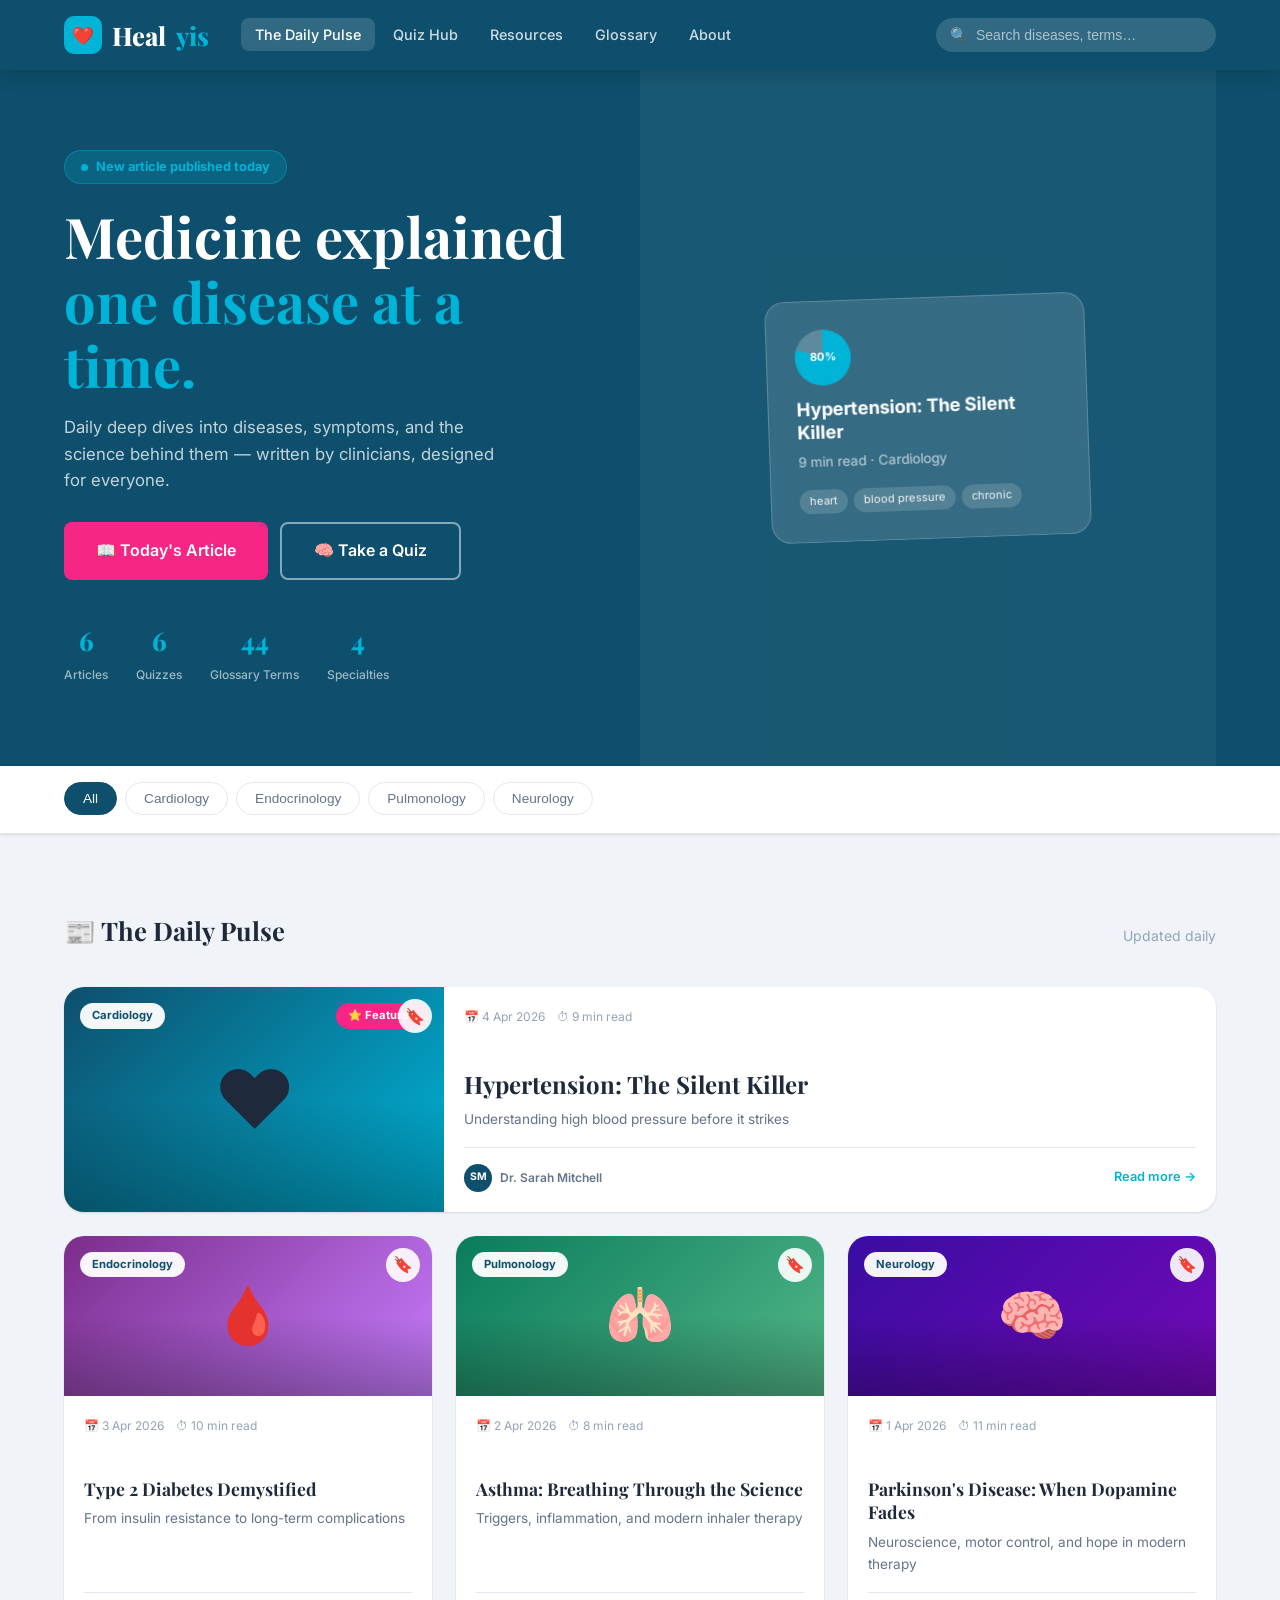
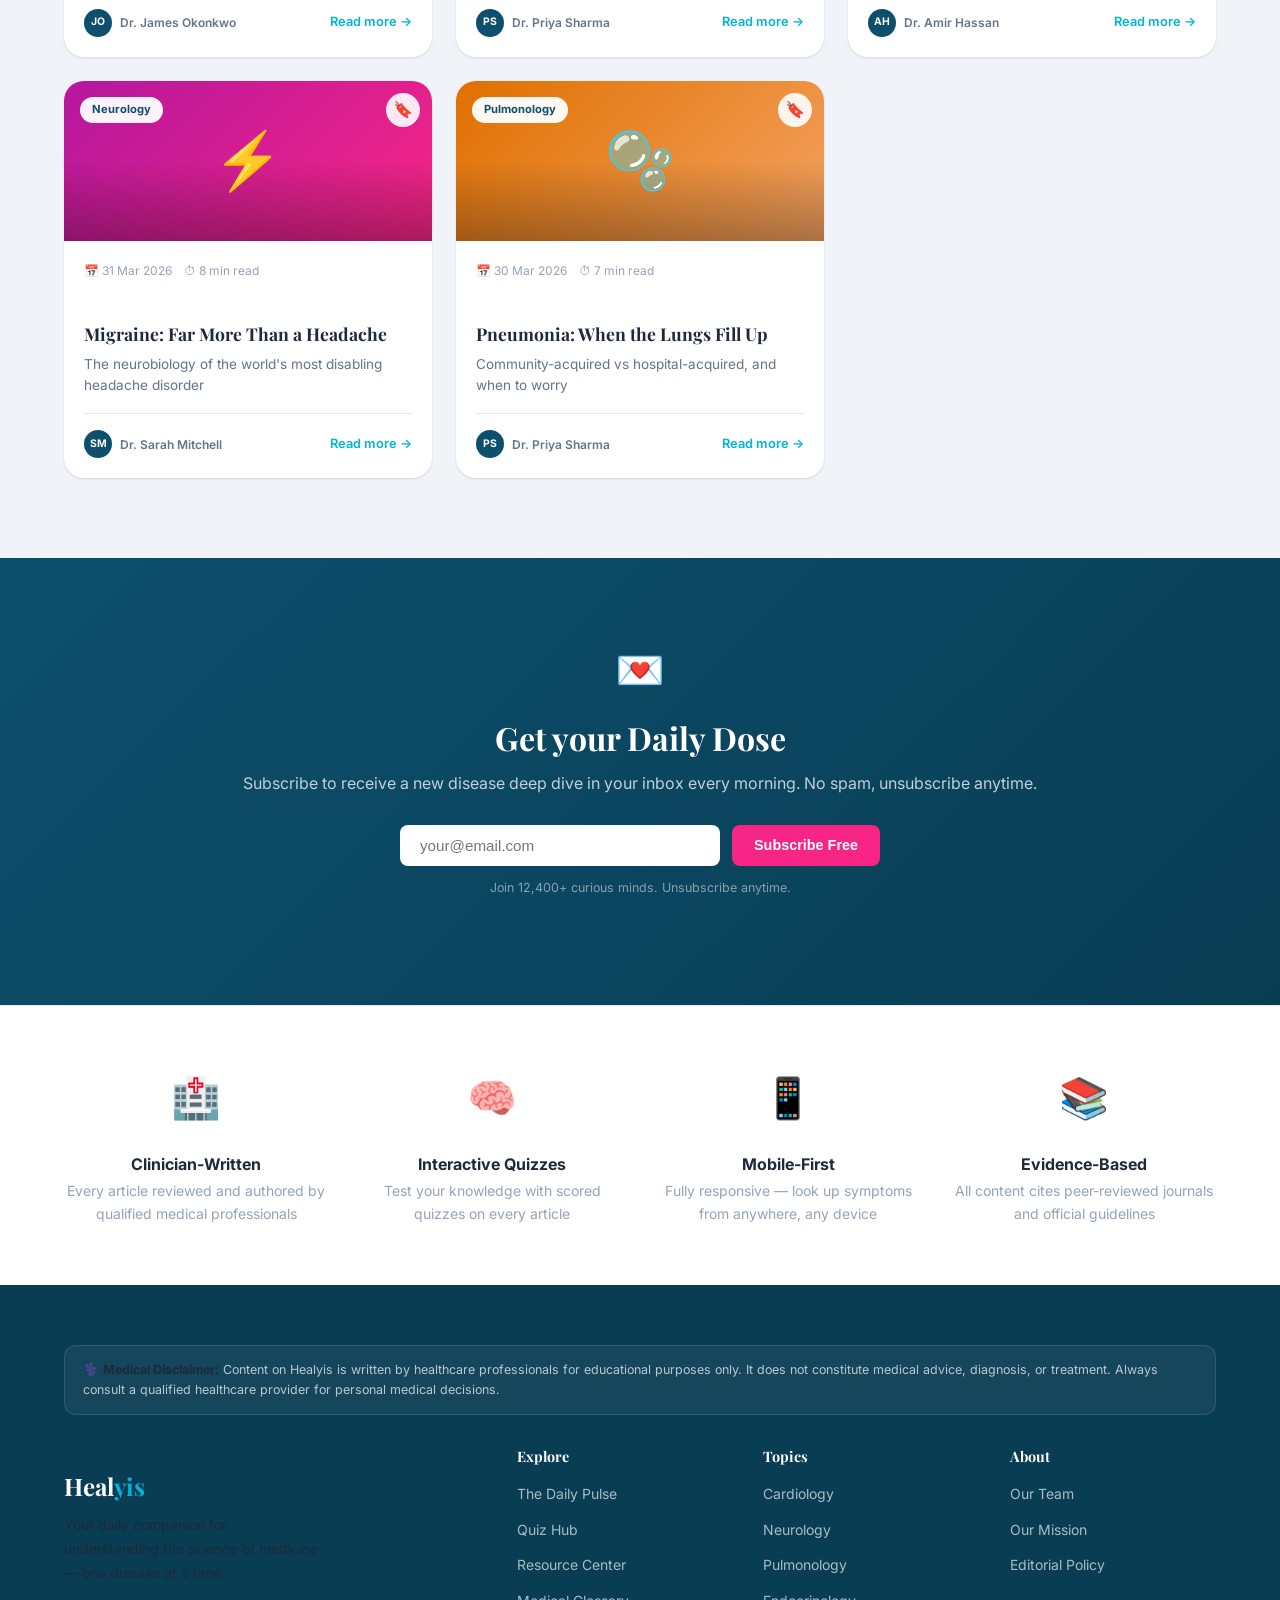
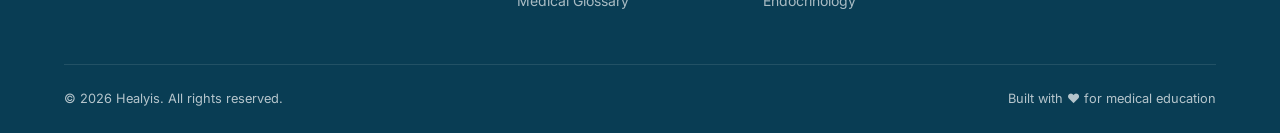
==== index.html @ 1b18c0e3 "Initial launch of Healyis medical blog Full-stack static website featuring: - 6 clinician-written di" ====
<!DOCTYPE html>
<html lang="en">
<head>
  <meta charset="UTF-8" />
  <meta name="viewport" content="width=device-width, initial-scale=1.0" />
  <title>Healyis — Your Daily Medical Deep Dive</title>
  <meta name="description" content="Daily deep dives into diseases, symptoms, and science — written by clinicians, designed for everyone." />
  <link rel="stylesheet" href="css/style.css" />
  <link rel="icon" href="data:image/svg+xml,<svg xmlns='http://www.w3.org/2000/svg' viewBox='0 0 100 100'><text y='.9em' font-size='90'>❤️</text></svg>" />
</head>
<body data-page="home">

  <!-- ── Navigation ── -->
  <nav class="navbar">
    <div class="container nav-inner">
      <a class="nav-logo" href="index.html">
        <div class="logo-icon">❤️</div>
        Heal<span>yis</span>
      </a>

      <ul class="nav-links">
        <li><a href="index.html" class="active">The Daily Pulse</a></li>
        <li><a href="quiz-hub.html">Quiz Hub</a></li>
        <li><a href="resource-center.html">Resources</a></li>
        <li><a href="glossary.html">Glossary</a></li>
        <li><a href="about.html">About</a></li>
      </ul>

      <div class="nav-spacer"></div>

      <div class="nav-search-wrap">
        <span class="search-icon">🔍</span>
        <input type="search" id="navSearch" class="nav-search" placeholder="Search diseases, terms…" autocomplete="off" />
        <div id="searchDropdown" class="search-results-dropdown hidden"></div>
      </div>

      <button class="nav-menu-btn" id="mobileMenuBtn" aria-label="Menu">☰</button>
    </div>
  </nav>

  <!-- ── Mobile Nav ── -->
  <div class="mobile-nav" id="mobileNav">
    <div class="mobile-nav-header">
      <span style="color:#fff;font-size:1.3rem;font-family:'Playfair Display',serif;font-weight:800">Healyis</span>
      <button id="mobileNavClose" style="background:none;border:none;color:#fff;font-size:1.6rem;cursor:pointer">✕</button>
    </div>
    <ul class="mobile-nav-links">
      <li><a href="index.html">🏠 The Daily Pulse</a></li>
      <li><a href="quiz-hub.html">🧠 Quiz Hub</a></li>
      <li><a href="resource-center.html">📚 Resources</a></li>
      <li><a href="glossary.html">📖 Glossary</a></li>
      <li><a href="about.html">👩‍⚕️ About</a></li>
    </ul>
    <input type="search" class="mobile-search" placeholder="Search…" oninput="document.getElementById('navSearch').value=this.value;App.init()" />
  </div>

  <!-- ── Hero ── -->
  <section class="home-hero">
    <div class="container">
      <div class="home-hero-inner">
        <div class="home-hero-content">
          <div class="hero-badge">
            <span class="badge-dot"></span>
            New article published today
          </div>
          <h1>Medicine explained<br><em>one disease at a time.</em></h1>
          <p>Daily deep dives into diseases, symptoms, and the science behind them — written by clinicians, designed for everyone.</p>
          <div class="hero-actions">
            <a href="#daily-pulse" class="btn btn-accent btn-lg">📖 Today's Article</a>
            <a href="quiz-hub.html" class="btn btn-outline btn-lg" style="border-color:rgba(255,255,255,.5);color:#fff">🧠 Take a Quiz</a>
          </div>
          <div class="hero-stats">
            <div class="stat-item"><span class="stat-num">6</span><span class="stat-lbl">Articles</span></div>
            <div class="stat-item"><span class="stat-num">6</span><span class="stat-lbl">Quizzes</span></div>
            <div class="stat-item"><span class="stat-num">44</span><span class="stat-lbl">Glossary Terms</span></div>
            <div class="stat-item"><span class="stat-num">4</span><span class="stat-lbl">Specialties</span></div>
          </div>
        </div>

        <div class="home-hero-visual">
          <div class="hero-card-preview">
            <div class="progress-ring">80%</div>
            <h3>Hypertension: The Silent Killer</h3>
            <p>9 min read · Cardiology</p>
            <div class="mini-tags">
              <span class="mini-tag">heart</span>
              <span class="mini-tag">blood pressure</span>
              <span class="mini-tag">chronic</span>
            </div>
          </div>
        </div>
      </div>
    </div>
  </section>

  <!-- ── Filter Bar ── -->
  <div class="filter-bar" id="filterBarWrapper">
    <div class="container">
      <div class="filter-inner" id="filterBar">
        <!-- Populated by JS -->
      </div>
    </div>
  </div>

  <!-- ── Posts Grid ── -->
  <section class="posts-section" id="daily-pulse">
    <div class="container">
      <div class="section-header">
        <h2 class="section-title">📰 The Daily Pulse</h2>
        <span class="text-muted" style="font-size:.875rem">Updated daily</span>
      </div>
      <div class="posts-grid" id="postsGrid">
        <!-- Populated by JS -->
      </div>
    </div>
  </section>

  <!-- ── Newsletter ── -->
  <section class="newsletter-section">
    <div class="container">
      <span style="font-size:2.5rem">💌</span>
      <h2 style="margin-top:16px">Get your Daily Dose</h2>
      <p>Subscribe to receive a new disease deep dive in your inbox every morning. No spam, unsubscribe anytime.</p>
      <form id="newsletterForm" class="newsletter-form">
        <input type="email" class="newsletter-input" placeholder="your@email.com" required />
        <button type="submit" class="btn btn-accent">Subscribe Free</button>
      </form>
      <p style="color:rgba(255,255,255,.5);font-size:.78rem;margin-top:12px">Join 12,400+ curious minds. Unsubscribe anytime.</p>
    </div>
  </section>

  <!-- ── Features Strip ── -->
  <section style="background:var(--surface);padding:60px 0;border-top:1px solid var(--border)">
    <div class="container">
      <div style="display:grid;grid-template-columns:repeat(auto-fit,minmax(200px,1fr));gap:32px;text-align:center">
        <div class="fade-up">
          <div style="font-size:2.5rem;margin-bottom:12px">🏥</div>
          <h3 style="font-size:1rem;margin-bottom:6px">Clinician-Written</h3>
          <p style="font-size:.875rem;color:var(--text-muted);margin:0">Every article reviewed and authored by qualified medical professionals</p>
        </div>
        <div class="fade-up">
          <div style="font-size:2.5rem;margin-bottom:12px">🧠</div>
          <h3 style="font-size:1rem;margin-bottom:6px">Interactive Quizzes</h3>
          <p style="font-size:.875rem;color:var(--text-muted);margin:0">Test your knowledge with scored quizzes on every article</p>
        </div>
        <div class="fade-up">
          <div style="font-size:2.5rem;margin-bottom:12px">📱</div>
          <h3 style="font-size:1rem;margin-bottom:6px">Mobile-First</h3>
          <p style="font-size:.875rem;color:var(--text-muted);margin:0">Fully responsive — look up symptoms from anywhere, any device</p>
        </div>
        <div class="fade-up">
          <div style="font-size:2.5rem;margin-bottom:12px">📚</div>
          <h3 style="font-size:1rem;margin-bottom:6px">Evidence-Based</h3>
          <p style="font-size:.875rem;color:var(--text-muted);margin:0">All content cites peer-reviewed journals and official guidelines</p>
        </div>
      </div>
    </div>
  </section>

  <!-- ── Footer ── -->
  <footer class="footer">
    <div class="container">
      <div class="footer-disclaimer">
        ⚕️ <strong>Medical Disclaimer:</strong> Content on Healyis is written by healthcare professionals for educational purposes only. It does not constitute medical advice, diagnosis, or treatment. Always consult a qualified healthcare provider for personal medical decisions.
      </div>
      <div class="footer-grid">
        <div class="footer-brand">
          <h3>Heal<span>yis</span></h3>
          <p>Your daily companion for understanding the science of medicine — one disease at a time.</p>
        </div>
        <div class="footer-col">
          <h4>Explore</h4>
          <ul class="footer-links">
            <li><a href="index.html">The Daily Pulse</a></li>
            <li><a href="quiz-hub.html">Quiz Hub</a></li>
            <li><a href="resource-center.html">Resource Center</a></li>
            <li><a href="glossary.html">Medical Glossary</a></li>
          </ul>
        </div>
        <div class="footer-col">
          <h4>Topics</h4>
          <ul class="footer-links">
            <li><a href="index.html">Cardiology</a></li>
            <li><a href="index.html">Neurology</a></li>
            <li><a href="index.html">Pulmonology</a></li>
            <li><a href="index.html">Endocrinology</a></li>
          </ul>
        </div>
        <div class="footer-col">
          <h4>About</h4>
          <ul class="footer-links">
            <li><a href="about.html">Our Team</a></li>
            <li><a href="about.html">Our Mission</a></li>
            <li><a href="about.html">Editorial Policy</a></li>
          </ul>
        </div>
      </div>
      <div class="footer-bottom">
        <span>© 2026 Healyis. All rights reserved.</span>
        <span>Built with ❤️ for medical education</span>
      </div>
    </div>
  </footer>

  <div class="toast-container"></div>

  <script src="js/data.js"></script>
  <script src="js/quiz-engine.js"></script>
  <script src="js/app.js"></script>
</body>
</html>
---- css/style.css ----
/* ─────────────────────────────────────────────
   Healyis — Main Stylesheet
   ───────────────────────────────────────────── */

@import url('https://fonts.googleapis.com/css2?family=Playfair+Display:wght@600;700;800&family=Inter:wght@300;400;500;600;700&display=swap');

/* ── CSS Variables ── */
:root {
  --primary:      #0d4f6c;
  --primary-dark: #093d54;
  --accent:       #00b4d8;
  --accent2:      #f72585;
  --bg:           #f0f4f8;
  --surface:      #ffffff;
  --surface2:     #e8eef4;
  --text:         #1e293b;
  --text-light:   #64748b;
  --text-muted:   #94a3b8;
  --border:       #e2e8f0;
  --success:      #10b981;
  --danger:       #ef4444;
  --warning:      #f59e0b;
  --shadow-sm:    0 1px 3px rgba(0,0,0,.08), 0 1px 2px rgba(0,0,0,.05);
  --shadow:       0 4px 16px rgba(0,0,0,.1);
  --shadow-lg:    0 20px 48px rgba(0,0,0,.14);
  --radius:       12px;
  --radius-lg:    20px;
  --nav-h:        70px;
  --transition:   .25s cubic-bezier(.4,0,.2,1);
}

/* ── Reset & Base ── */
*, *::before, *::after { box-sizing: border-box; margin: 0; padding: 0; }
html { scroll-behavior: smooth; font-size: 16px; }
body {
  font-family: 'Inter', sans-serif;
  background: var(--bg);
  color: var(--text);
  line-height: 1.6;
  -webkit-font-smoothing: antialiased;
}
img { max-width: 100%; display: block; }
a { color: var(--primary); text-decoration: none; }
a:hover { color: var(--accent); }
ul, ol { padding-left: 1.4em; }

/* ── Typography ── */
h1, h2, h3, h4 {
  font-family: 'Playfair Display', serif;
  line-height: 1.25;
  color: var(--text);
}
h1 { font-size: clamp(2rem, 5vw, 3.5rem); }
h2 { font-size: clamp(1.4rem, 3vw, 2rem); margin: 2rem 0 .8rem; }
h3 { font-size: 1.2rem; margin: 1.5rem 0 .6rem; font-family: 'Inter', sans-serif; font-weight: 700; }
p  { margin-bottom: 1rem; color: var(--text); }
strong { color: var(--text); }

/* ── Utility ── */
.container { max-width: 1200px; margin: 0 auto; padding: 0 24px; }
.text-center { text-align: center; }
.text-muted { color: var(--text-muted); }
.hidden { display: none !important; }
.tag {
  display: inline-block;
  font-size: .72rem;
  font-weight: 600;
  text-transform: uppercase;
  letter-spacing: .05em;
  padding: 3px 10px;
  border-radius: 50px;
  background: var(--surface2);
  color: var(--primary);
}
.tag.cardiology  { background: #dbeafe; color: #1d4ed8; }
.tag.neurology   { background: #ede9fe; color: #6d28d9; }
.tag.pulmonology { background: #d1fae5; color: #065f46; }
.tag.endocrinology { background: #fce7f3; color: #9d174d; }
.tag.general     { background: #f1f5f9; color: #475569; }

/* ── Buttons ── */
.btn {
  display: inline-flex; align-items: center; gap: 8px;
  padding: 10px 22px;
  border-radius: 8px;
  font-size: .9rem; font-weight: 600;
  cursor: pointer;
  border: none;
  transition: all var(--transition);
  white-space: nowrap;
}
.btn-primary  { background: var(--primary); color: #fff; }
.btn-primary:hover  { background: var(--primary-dark); transform: translateY(-1px); box-shadow: var(--shadow); }
.btn-accent   { background: var(--accent2); color: #fff; }
.btn-accent:hover   { opacity: .9; transform: translateY(-1px); }
.btn-outline  { background: transparent; border: 2px solid var(--primary); color: var(--primary); }
.btn-outline:hover  { background: var(--primary); color: #fff; }
.btn-ghost    { background: transparent; color: var(--text-light); padding: 8px 16px; }
.btn-ghost:hover    { background: var(--surface2); color: var(--text); }
.btn-sm { padding: 7px 16px; font-size: .8rem; }
.btn-lg { padding: 14px 32px; font-size: 1rem; }

/* ──────────────────────────────────────────────
   NAVIGATION
   ────────────────────────────────────────────── */
.navbar {
  position: sticky; top: 0; z-index: 1000;
  background: var(--primary);
  backdrop-filter: blur(12px);
  height: var(--nav-h);
  display: flex; align-items: center;
  box-shadow: 0 2px 20px rgba(0,0,0,.2);
}
.nav-inner {
  display: flex; align-items: center; gap: 32px;
  width: 100%;
}
.nav-logo {
  display: flex; align-items: center; gap: 10px;
  font-family: 'Playfair Display', serif;
  font-size: 1.6rem; font-weight: 800;
  color: #fff; text-decoration: none;
  flex-shrink: 0;
}
.nav-logo span { color: var(--accent); }
.logo-icon {
  width: 38px; height: 38px;
  background: var(--accent);
  border-radius: 10px;
  display: flex; align-items: center; justify-content: center;
  font-size: 1.1rem;
}
.nav-links {
  display: flex; align-items: center; gap: 4px;
  list-style: none; padding: 0; margin: 0;
}
.nav-links a {
  color: rgba(255,255,255,.8);
  font-size: .9rem; font-weight: 500;
  padding: 8px 14px;
  border-radius: 8px;
  transition: all var(--transition);
  text-decoration: none;
}
.nav-links a:hover, .nav-links a.active {
  background: rgba(255,255,255,.15);
  color: #fff;
}
.nav-spacer { flex: 1; }
.nav-search-wrap {
  position: relative;
  max-width: 280px; width: 100%;
}
.nav-search {
  width: 100%;
  padding: 9px 16px 9px 40px;
  border: none; border-radius: 24px;
  background: rgba(255,255,255,.15);
  color: #fff; font-size: .875rem;
  outline: none;
  transition: all var(--transition);
}
.nav-search::placeholder { color: rgba(255,255,255,.6); }
.nav-search:focus {
  background: rgba(255,255,255,.25);
  box-shadow: 0 0 0 3px rgba(0,180,216,.4);
}
.search-icon {
  position: absolute; left: 14px; top: 50%; transform: translateY(-50%);
  color: rgba(255,255,255,.7); font-size: .9rem; pointer-events: none;
}
.search-results-dropdown {
  position: absolute; top: calc(100% + 8px); left: 0; right: 0;
  background: var(--surface);
  border-radius: var(--radius);
  box-shadow: var(--shadow-lg);
  z-index: 9999;
  overflow: hidden;
  max-height: 400px; overflow-y: auto;
}
.search-result-item {
  display: flex; align-items: center; gap: 12px;
  padding: 12px 16px;
  cursor: pointer;
  transition: background var(--transition);
  border-bottom: 1px solid var(--border);
  text-decoration: none; color: var(--text);
}
.search-result-item:hover { background: var(--bg); }
.search-result-item:last-child { border-bottom: none; }
.search-result-icon { font-size: 1.4rem; }
.search-result-info h4 { font-family: 'Inter', sans-serif; font-size: .875rem; font-weight: 600; }
.search-result-info p { font-size: .75rem; color: var(--text-muted); margin: 0; }

.nav-menu-btn {
  display: none;
  background: none; border: none;
  color: #fff; font-size: 1.4rem;
  cursor: pointer; padding: 8px;
}

/* ──────────────────────────────────────────────
   PAGE HERO / BANNER
   ────────────────────────────────────────────── */
.page-hero {
  background: var(--primary);
  padding: 60px 0 80px;
  position: relative; overflow: hidden;
}
.page-hero::after {
  content: '';
  position: absolute; bottom: -1px; left: 0; right: 0; height: 60px;
  background: var(--bg);
  clip-path: ellipse(55% 100% at 50% 100%);
}
.page-hero-inner { text-align: center; }
.page-hero-badge {
  display: inline-flex; align-items: center; gap: 6px;
  background: rgba(255,255,255,.12);
  color: var(--accent); font-size: .8rem; font-weight: 600;
  padding: 6px 16px; border-radius: 50px;
  margin-bottom: 16px;
}
.page-hero h1 { color: #fff; margin-bottom: 12px; }
.page-hero p { color: rgba(255,255,255,.75); font-size: 1.1rem; max-width: 600px; margin: 0 auto; }

/* ──────────────────────────────────────────────
   HOMEPAGE HERO
   ────────────────────────────────────────────── */
.home-hero {
  background: var(--primary);
  padding: 0;
  overflow: hidden;
}
.home-hero-inner {
  display: grid; grid-template-columns: 1fr 1fr;
  gap: 0; min-height: 520px;
}
.home-hero-content {
  padding: 80px 48px 80px 0;
  display: flex; flex-direction: column; justify-content: center;
}
.hero-badge {
  display: inline-flex; align-items: center; gap: 8px;
  background: rgba(0,180,216,.2);
  border: 1px solid rgba(0,180,216,.4);
  color: var(--accent); font-size: .8rem; font-weight: 700;
  padding: 6px 16px; border-radius: 50px;
  margin-bottom: 20px; width: fit-content;
}
.badge-dot {
  width: 7px; height: 7px; border-radius: 50%;
  background: var(--accent);
  animation: pulse 2s infinite;
}
@keyframes pulse {
  0%, 100% { opacity: 1; }
  50%       { opacity: .4; }
}
.home-hero h1 { color: #fff; margin-bottom: 16px; line-height: 1.15; }
.home-hero h1 em { color: var(--accent); font-style: normal; }
.home-hero p { color: rgba(255,255,255,.75); font-size: 1.05rem; margin-bottom: 28px; max-width: 440px; }
.hero-actions { display: flex; gap: 12px; flex-wrap: wrap; }
.hero-stats {
  display: flex; gap: 28px; margin-top: 40px;
}
.stat-item { text-align: center; }
.stat-num { display: block; font-size: 1.6rem; font-weight: 800; color: var(--accent); font-family: 'Playfair Display', serif; }
.stat-lbl { font-size: .75rem; color: rgba(255,255,255,.6); font-weight: 500; }

.home-hero-visual {
  background: rgba(255,255,255,.05);
  display: flex; align-items: center; justify-content: center;
  position: relative;
  padding: 40px;
}
.hero-card-preview {
  background: rgba(255,255,255,.12);
  backdrop-filter: blur(10px);
  border: 1px solid rgba(255,255,255,.2);
  border-radius: var(--radius-lg);
  padding: 28px;
  width: 100%; max-width: 320px;
  transform: rotate(-2deg);
}
.hero-card-preview h3 { color: #fff; font-size: 1.15rem; margin: 12px 0 8px; }
.hero-card-preview p  { color: rgba(255,255,255,.7); font-size: .85rem; margin-bottom: 16px; }
.progress-ring {
  width: 56px; height: 56px;
  border-radius: 50%;
  background: conic-gradient(var(--accent) 80%, rgba(255,255,255,.2) 0);
  display: flex; align-items: center; justify-content: center;
  font-size: .7rem; font-weight: 700; color: #fff;
}
.mini-tags { display: flex; gap: 6px; flex-wrap: wrap; }
.mini-tag {
  background: rgba(255,255,255,.15); color: rgba(255,255,255,.9);
  font-size: .7rem; padding: 3px 10px; border-radius: 50px;
}

/* ──────────────────────────────────────────────
   FILTER BAR
   ────────────────────────────────────────────── */
.filter-bar {
  background: var(--surface);
  border-bottom: 1px solid var(--border);
  padding: 16px 0;
  position: sticky; top: var(--nav-h); z-index: 100;
  box-shadow: var(--shadow-sm);
}
.filter-inner {
  display: flex; align-items: center; gap: 8px;
  overflow-x: auto; padding-bottom: 2px;
  scrollbar-width: none;
}
.filter-inner::-webkit-scrollbar { display: none; }
.filter-btn {
  padding: 8px 18px;
  border: 1.5px solid var(--border);
  border-radius: 50px;
  background: transparent;
  color: var(--text-light);
  font-size: .85rem; font-weight: 500;
  cursor: pointer;
  white-space: nowrap;
  transition: all var(--transition);
}
.filter-btn:hover { border-color: var(--primary); color: var(--primary); }
.filter-btn.active {
  background: var(--primary);
  border-color: var(--primary);
  color: #fff;
}

/* ──────────────────────────────────────────────
   POSTS GRID
   ────────────────────────────────────────────── */
.posts-section { padding: 48px 0 80px; }
.section-header {
  display: flex; align-items: baseline; justify-content: space-between;
  margin-bottom: 28px;
}
.section-title { font-size: 1.6rem; }
.posts-grid {
  display: grid;
  grid-template-columns: repeat(auto-fill, minmax(340px, 1fr));
  gap: 24px;
}
.post-card {
  background: var(--surface);
  border-radius: var(--radius-lg);
  overflow: hidden;
  box-shadow: var(--shadow-sm);
  transition: all var(--transition);
  cursor: pointer;
  position: relative;
  display: flex; flex-direction: column;
}
.post-card:hover {
  transform: translateY(-4px);
  box-shadow: var(--shadow-lg);
}
.card-hero {
  height: 160px;
  display: flex; align-items: center; justify-content: center;
  font-size: 3.5rem;
  position: relative;
  overflow: hidden;
}
.card-hero::after {
  content: '';
  position: absolute; inset: 0;
  background: linear-gradient(to bottom, transparent 50%, rgba(0,0,0,.3));
}
.card-category-badge {
  position: absolute; top: 16px; left: 16px;
  background: rgba(255,255,255,.95);
  font-size: .7rem; font-weight: 700;
  padding: 4px 12px; border-radius: 50px;
  color: var(--primary);
  z-index: 1;
}
.bookmark-btn {
  position: absolute; top: 12px; right: 12px;
  background: rgba(255,255,255,.9);
  border: none; border-radius: 50%;
  width: 34px; height: 34px;
  display: flex; align-items: center; justify-content: center;
  cursor: pointer; font-size: 1rem;
  transition: all var(--transition);
  z-index: 2;
}
.bookmark-btn:hover { background: var(--surface); transform: scale(1.1); }
.bookmark-btn.active { background: var(--accent2); }
.card-body { padding: 20px; flex: 1; display: flex; flex-direction: column; }
.card-meta {
  display: flex; align-items: center; gap: 12px;
  font-size: .75rem; color: var(--text-muted); margin-bottom: 10px;
}
.card-meta span { display: flex; align-items: center; gap: 4px; }
.card-title {
  font-size: 1.1rem; font-weight: 700;
  font-family: 'Playfair Display', serif;
  color: var(--text); margin-bottom: 8px;
  line-height: 1.35;
}
.card-subtitle {
  font-size: .85rem; color: var(--text-light);
  margin-bottom: 16px;
}
.card-footer {
  display: flex; align-items: center; justify-content: space-between;
  margin-top: auto; padding-top: 16px;
  border-top: 1px solid var(--border);
}
.author-mini { display: flex; align-items: center; gap: 8px; }
.avatar-sm {
  width: 28px; height: 28px; border-radius: 50%;
  background: var(--primary);
  display: flex; align-items: center; justify-content: center;
  font-size: .65rem; font-weight: 700; color: #fff;
}
.author-mini-name { font-size: .75rem; font-weight: 600; color: var(--text-light); }
.read-more-btn {
  font-size: .8rem; font-weight: 600; color: var(--accent);
  display: flex; align-items: center; gap: 4px;
}

/* Featured card */
.post-card.featured {
  grid-column: 1 / -1;
  flex-direction: row;
}
.post-card.featured .card-hero { width: 380px; flex-shrink: 0; height: auto; min-height: 200px; font-size: 5rem; }
.post-card.featured .card-title { font-size: 1.5rem; }
.featured-badge {
  position: absolute; top: 16px; right: 16px;
  background: var(--accent2);
  color: #fff; font-size: .7rem; font-weight: 700;
  padding: 4px 12px; border-radius: 50px;
  z-index: 1;
}

/* ──────────────────────────────────────────────
   NEWSLETTER SECTION
   ────────────────────────────────────────────── */
.newsletter-section {
  background: linear-gradient(135deg, var(--primary) 0%, var(--primary-dark) 100%);
  padding: 80px 0;
  text-align: center;
}
.newsletter-section h2 { color: #fff; margin-top: 0; }
.newsletter-section p { color: rgba(255,255,255,.75); margin-bottom: 28px; }
.newsletter-form {
  display: flex; gap: 12px; justify-content: center; flex-wrap: wrap;
  max-width: 480px; margin: 0 auto;
}
.newsletter-input {
  flex: 1; min-width: 220px;
  padding: 12px 20px;
  border: none; border-radius: 8px;
  font-size: .95rem; outline: none;
}

/* ──────────────────────────────────────────────
   POST PAGE
   ────────────────────────────────────────────── */
.post-layout {
  display: grid;
  grid-template-columns: 1fr 340px;
  gap: 32px;
  padding: 48px 0 80px;
  align-items: start;
}
.post-hero {
  border-radius: var(--radius-lg);
  overflow: hidden;
  height: 280px;
  display: flex; align-items: center; justify-content: center;
  font-size: 6rem;
  margin-bottom: 32px;
}
.post-header { margin-bottom: 28px; }
.post-cats { display: flex; gap: 8px; margin-bottom: 12px; }
.post-title { font-size: clamp(1.8rem, 4vw, 2.8rem); margin-bottom: 10px; }
.post-subtitle { font-size: 1.1rem; color: var(--text-light); margin-bottom: 20px; }
.post-meta-bar {
  display: flex; align-items: center; gap: 20px;
  padding: 16px 0;
  border-top: 1px solid var(--border);
  border-bottom: 1px solid var(--border);
  margin-bottom: 32px;
  flex-wrap: wrap;
}
.author-info { display: flex; align-items: center; gap: 12px; }
.avatar {
  width: 44px; height: 44px; border-radius: 50%;
  background: var(--primary);
  display: flex; align-items: center; justify-content: center;
  font-size: .85rem; font-weight: 700; color: #fff;
}
.author-name { font-weight: 700; font-size: .9rem; }
.author-cred { font-size: .78rem; color: var(--text-light); }
.meta-divider { color: var(--border); }
.meta-item { display: flex; align-items: center; gap: 6px; font-size: .85rem; color: var(--text-light); }
.post-actions-bar {
  display: flex; gap: 10px; margin-left: auto;
}

/* Post Content */
.post-content h2 { color: var(--primary); border-bottom: 2px solid var(--accent); padding-bottom: 8px; margin-top: 2.5rem; }
.post-content h3 { color: var(--text); }
.post-content p { line-height: 1.8; margin-bottom: 1.1rem; }
.post-content ul, .post-content ol { line-height: 1.8; margin-bottom: 1.1rem; }
.post-content li { margin-bottom: .4rem; }
.post-content strong { color: var(--primary); }
.callout {
  background: linear-gradient(135deg, #eff6ff, #dbeafe);
  border-left: 4px solid var(--accent);
  border-radius: 0 var(--radius) var(--radius) 0;
  padding: 16px 20px;
  margin: 20px 0;
  font-size: .95rem;
}

/* BP / Comparison Tables */
.bp-table { overflow-x: auto; margin: 20px 0; }
.bp-table table {
  width: 100%; border-collapse: collapse;
  border-radius: var(--radius); overflow: hidden;
  box-shadow: var(--shadow-sm);
}
.bp-table th {
  background: var(--primary); color: #fff;
  padding: 12px 16px; text-align: left;
  font-size: .85rem; font-weight: 600;
}
.bp-table td {
  padding: 12px 16px;
  border-bottom: 1px solid var(--border);
  font-size: .875rem;
}
.bp-table tr:last-child td { border-bottom: none; }
.bp-table tr:nth-child(even) td { background: var(--bg); }
.bp-table .normal td { color: #065f46; }
.bp-table .elevated td { color: #d97706; }
.bp-table .stage1 td { color: #ea580c; }
.bp-table .stage2 td, .bp-table .crisis td { color: #dc2626; }

/* ── Sidebar ── */
.sidebar { display: flex; flex-direction: column; gap: 24px; }
.sidebar-card {
  background: var(--surface);
  border-radius: var(--radius-lg);
  padding: 24px;
  box-shadow: var(--shadow-sm);
}
.sidebar-card h3 {
  font-size: 1rem; margin: 0 0 16px;
  display: flex; align-items: center; gap: 8px;
  color: var(--text);
}
.quick-fact-section { margin-bottom: 16px; }
.quick-fact-section:last-child { margin-bottom: 0; }
.quick-fact-label {
  font-size: .75rem; font-weight: 700; text-transform: uppercase;
  letter-spacing: .06em; color: var(--text-muted);
  margin-bottom: 8px;
}
.quick-fact-list { list-style: none; padding: 0; }
.quick-fact-list li {
  display: flex; align-items: flex-start; gap: 8px;
  font-size: .85rem; padding: 5px 0;
  border-bottom: 1px solid var(--border);
  color: var(--text);
}
.quick-fact-list li::before { content: '•'; color: var(--accent); font-weight: 700; flex-shrink: 0; margin-top: 1px; }
.quick-fact-list li:last-child { border-bottom: none; }
.when-doctor {
  background: #fef2f2;
  border: 1px solid #fecaca;
  border-radius: var(--radius);
  padding: 12px 14px;
  font-size: .82rem; line-height: 1.5;
  color: #7f1d1d;
}

/* ── References ── */
.references-section {
  margin-top: 40px;
  padding-top: 24px;
  border-top: 2px solid var(--border);
}
.references-section h3 { font-size: 1rem; margin-bottom: 12px; }
.ref-list { list-style: none; padding: 0; }
.ref-list li {
  font-size: .82rem; color: var(--text-light);
  padding: 8px 0;
  border-bottom: 1px solid var(--border);
  counter-increment: refs;
  display: flex; gap: 10px;
}
.ref-list li::before { content: '[' counter(refs) ']'; color: var(--primary); font-weight: 700; flex-shrink: 0; }
.ref-list { counter-reset: refs; }
.ref-list a { color: var(--accent); }
.ref-list li:last-child { border-bottom: none; }

/* ── Disclaimer ── */
.medical-disclaimer {
  background: #fffbeb;
  border: 1px solid #fde68a;
  border-radius: var(--radius);
  padding: 14px 18px;
  font-size: .8rem;
  color: #92400e;
  display: flex; gap: 10px; align-items: flex-start;
}
.disclaimer-icon { font-size: 1.2rem; flex-shrink: 0; }

/* Social share */
.social-share { display: flex; gap: 8px; flex-wrap: wrap; }
.share-btn {
  display: flex; align-items: center; gap: 6px;
  padding: 8px 16px; border-radius: 8px;
  font-size: .8rem; font-weight: 600;
  cursor: pointer; border: none;
  transition: all var(--transition);
}
.share-btn.whatsapp { background: #25d366; color: #fff; }
.share-btn.twitter  { background: #1da1f2; color: #fff; }
.share-btn.copy     { background: var(--surface2); color: var(--text); }
.share-btn:hover    { opacity: .85; transform: translateY(-1px); }

/* ──────────────────────────────────────────────
   QUIZ ENGINE
   ────────────────────────────────────────────── */
.quiz-container {
  background: var(--surface);
  border-radius: var(--radius-lg);
  padding: 28px;
  box-shadow: var(--shadow-sm);
}
.quiz-header { margin-bottom: 20px; }
.quiz-header h3 { font-size: 1.1rem; margin-bottom: 4px; }
.quiz-progress-bar {
  height: 6px; background: var(--border);
  border-radius: 3px; overflow: hidden; margin-bottom: 6px;
}
.quiz-progress-fill {
  height: 100%;
  background: linear-gradient(90deg, var(--accent), var(--accent2));
  border-radius: 3px;
  transition: width .5s ease;
}
.quiz-counter { font-size: .75rem; color: var(--text-muted); }
.quiz-question { font-size: 1rem; font-weight: 600; color: var(--text); margin-bottom: 18px; line-height: 1.5; }
.quiz-options { display: flex; flex-direction: column; gap: 10px; }
.quiz-option {
  padding: 14px 18px;
  border: 2px solid var(--border);
  border-radius: var(--radius);
  cursor: pointer;
  font-size: .9rem;
  transition: all var(--transition);
  text-align: left;
  background: var(--surface);
  color: var(--text);
  font-family: 'Inter', sans-serif;
}
.quiz-option:hover:not(:disabled) { border-color: var(--primary); background: var(--bg); }
.quiz-option.correct  { border-color: var(--success); background: #ecfdf5; color: #065f46; }
.quiz-option.wrong    { border-color: var(--danger);  background: #fef2f2; color: #7f1d1d; }
.quiz-option.reveal   { border-color: var(--success); background: #ecfdf5; opacity: .7; }
.quiz-option:disabled { cursor: not-allowed; }
.quiz-feedback {
  margin-top: 16px;
  padding: 14px 16px;
  border-radius: var(--radius);
  font-size: .875rem; line-height: 1.6;
}
.quiz-feedback.correct-fb { background: #ecfdf5; border-left: 4px solid var(--success); color: #065f46; }
.quiz-feedback.wrong-fb   { background: #fef2f2; border-left: 4px solid var(--danger);  color: #7f1d1d; }
.quiz-nav { display: flex; justify-content: flex-end; margin-top: 16px; }

/* Quiz Results */
.quiz-results { text-align: center; padding: 20px 0; }
.score-circle {
  width: 110px; height: 110px;
  border-radius: 50%;
  display: flex; flex-direction: column;
  align-items: center; justify-content: center;
  margin: 0 auto 20px;
  font-family: 'Playfair Display', serif;
}
.score-circle.excellent { background: linear-gradient(135deg, #10b981, #34d399); color: #fff; }
.score-circle.good      { background: linear-gradient(135deg, #3b82f6, #60a5fa); color: #fff; }
.score-circle.ok        { background: linear-gradient(135deg, #f59e0b, #fbbf24); color: #fff; }
.score-circle.poor      { background: linear-gradient(135deg, #ef4444, #f87171); color: #fff; }
.score-num { font-size: 2.2rem; font-weight: 800; line-height: 1; }
.score-denom { font-size: .85rem; opacity: .85; }
.score-msg { font-size: 1.1rem; font-weight: 700; margin-bottom: 6px; }
.score-submsg { font-size: .875rem; color: var(--text-light); margin-bottom: 20px; }

/* ──────────────────────────────────────────────
   QUIZ HUB PAGE
   ────────────────────────────────────────────── */
.quiz-hub-grid {
  display: grid;
  grid-template-columns: repeat(auto-fill, minmax(320px, 1fr));
  gap: 24px;
  padding: 48px 0 80px;
}
.quiz-hub-card {
  background: var(--surface);
  border-radius: var(--radius-lg);
  padding: 28px;
  box-shadow: var(--shadow-sm);
  cursor: pointer;
  transition: all var(--transition);
  display: flex; flex-direction: column;
}
.quiz-hub-card:hover { transform: translateY(-4px); box-shadow: var(--shadow-lg); }
.quiz-card-icon {
  font-size: 2.5rem; margin-bottom: 16px;
  width: 64px; height: 64px;
  border-radius: 16px;
  display: flex; align-items: center; justify-content: center;
  background: var(--bg);
}
.quiz-hub-card h3 { font-family: 'Playfair Display', serif; font-size: 1.2rem; margin-bottom: 8px; }
.quiz-hub-card p { font-size: .875rem; color: var(--text-light); flex: 1; margin-bottom: 20px; }
.quiz-card-footer {
  display: flex; align-items: center; justify-content: space-between;
  margin-top: auto;
}
.quiz-score-badge {
  font-size: .8rem; font-weight: 700;
  padding: 4px 12px; border-radius: 50px;
  background: var(--bg); color: var(--text-light);
}
.quiz-score-badge.has-score { background: #ecfdf5; color: #065f46; }

/* Quiz Modal */
.modal-overlay {
  position: fixed; inset: 0;
  background: rgba(0,0,0,.65);
  backdrop-filter: blur(4px);
  z-index: 2000;
  display: flex; align-items: center; justify-content: center;
  padding: 20px;
  opacity: 0; pointer-events: none;
  transition: opacity var(--transition);
}
.modal-overlay.open { opacity: 1; pointer-events: all; }
.modal {
  background: var(--surface);
  border-radius: var(--radius-lg);
  width: 100%; max-width: 560px;
  max-height: 90vh; overflow-y: auto;
  box-shadow: var(--shadow-lg);
  transform: scale(.95);
  transition: transform var(--transition);
}
.modal-overlay.open .modal { transform: scale(1); }
.modal-header {
  padding: 24px 28px 16px;
  border-bottom: 1px solid var(--border);
  display: flex; align-items: center; justify-content: space-between;
}
.modal-header h2 { font-size: 1.2rem; margin: 0; }
.modal-close {
  background: none; border: none;
  font-size: 1.4rem; cursor: pointer;
  color: var(--text-muted);
  padding: 4px; line-height: 1;
  transition: color var(--transition);
}
.modal-close:hover { color: var(--text); }
.modal-body { padding: 24px 28px 28px; }

/* ──────────────────────────────────────────────
   RESOURCE CENTER
   ────────────────────────────────────────────── */
.resources-grid {
  display: grid;
  grid-template-columns: repeat(auto-fill, minmax(320px, 1fr));
  gap: 24px;
  padding: 48px 0 80px;
}
.resource-card {
  background: var(--surface);
  border-radius: var(--radius-lg);
  padding: 24px;
  box-shadow: var(--shadow-sm);
  display: flex; flex-direction: column;
  transition: all var(--transition);
}
.resource-card:hover { transform: translateY(-3px); box-shadow: var(--shadow); }
.resource-icon-wrap {
  width: 60px; height: 60px; border-radius: 16px;
  background: var(--bg); display: flex;
  align-items: center; justify-content: center;
  font-size: 1.8rem; margin-bottom: 16px;
}
.resource-type {
  font-size: .72rem; font-weight: 700; text-transform: uppercase;
  letter-spacing: .06em; color: var(--text-muted); margin-bottom: 6px;
}
.resource-card h3 { font-family: 'Playfair Display', serif; font-size: 1.05rem; margin-bottom: 8px; }
.resource-card p { font-size: .875rem; color: var(--text-light); flex: 1; margin-bottom: 20px; }
.resource-footer {
  display: flex; align-items: center; justify-content: space-between;
  margin-top: auto;
}
.resource-meta { font-size: .8rem; color: var(--text-muted); }
.download-btn {
  display: flex; align-items: center; gap: 6px;
  padding: 8px 16px;
  background: var(--primary); color: #fff;
  border: none; border-radius: 8px;
  font-size: .82rem; font-weight: 600;
  cursor: pointer; transition: all var(--transition);
}
.download-btn:hover { background: var(--primary-dark); transform: translateY(-1px); }

/* ──────────────────────────────────────────────
   MEDICAL GLOSSARY
   ────────────────────────────────────────────── */
.glossary-search-bar {
  background: var(--surface);
  border-radius: var(--radius-lg);
  padding: 20px 24px;
  box-shadow: var(--shadow-sm);
  margin-bottom: 32px;
  display: flex; gap: 16px; align-items: center; flex-wrap: wrap;
}
.glossary-search-input {
  flex: 1; min-width: 220px;
  padding: 12px 16px;
  border: 1.5px solid var(--border);
  border-radius: 8px;
  font-size: .95rem; outline: none;
  transition: border-color var(--transition);
}
.glossary-search-input:focus { border-color: var(--primary); }
.az-filter {
  display: flex; gap: 4px; flex-wrap: wrap;
}
.az-btn {
  width: 32px; height: 32px;
  border: 1px solid var(--border);
  border-radius: 6px; background: none;
  font-size: .8rem; font-weight: 600;
  cursor: pointer; transition: all var(--transition);
  color: var(--text-light);
}
.az-btn:hover, .az-btn.active { background: var(--primary); color: #fff; border-color: var(--primary); }
.az-btn.all { width: auto; padding: 0 12px; }

.glossary-section { margin-bottom: 40px; }
.glossary-letter-header {
  font-size: 2rem;
  font-family: 'Playfair Display', serif;
  color: var(--primary);
  border-bottom: 3px solid var(--accent);
  padding-bottom: 8px; margin-bottom: 16px;
  display: inline-block;
}
.glossary-list { list-style: none; padding: 0; }
.glossary-item {
  background: var(--surface);
  border-radius: var(--radius);
  padding: 16px 20px;
  margin-bottom: 10px;
  box-shadow: var(--shadow-sm);
  border-left: 4px solid transparent;
  transition: all var(--transition);
}
.glossary-item:hover { border-left-color: var(--accent); transform: translateX(4px); }
.glossary-term { font-weight: 700; color: var(--primary); margin-bottom: 4px; font-size: .95rem; }
.glossary-def { font-size: .875rem; color: var(--text); line-height: 1.6; margin-bottom: 6px; }
.glossary-cat { display: inline-block; }

/* ──────────────────────────────────────────────
   ABOUT PAGE
   ────────────────────────────────────────────── */
.about-grid {
  display: grid; grid-template-columns: 1fr 1fr;
  gap: 48px; align-items: center;
  padding: 60px 0;
}
.about-text h2 { margin-top: 0; }
.about-text p { font-size: 1.05rem; color: var(--text-light); }
.about-visual {
  display: flex; flex-direction: column; gap: 16px;
}
.author-profile-card {
  background: var(--surface);
  border-radius: var(--radius-lg);
  padding: 24px;
  box-shadow: var(--shadow);
  display: flex; gap: 20px; align-items: flex-start;
}
.author-avatar-lg {
  width: 72px; height: 72px; border-radius: 50%;
  background: var(--primary);
  display: flex; align-items: center; justify-content: center;
  font-size: 1.4rem; font-weight: 700; color: #fff;
  flex-shrink: 0;
}
.author-details h3 { margin: 0 0 4px; font-size: 1.1rem; }
.author-details .cred { color: var(--accent); font-size: .85rem; font-weight: 600; }
.author-details p { font-size: .875rem; color: var(--text-light); margin-top: 8px; }
.values-grid {
  display: grid; grid-template-columns: 1fr 1fr; gap: 16px;
  padding: 60px 0;
}
.value-card {
  background: var(--surface);
  border-radius: var(--radius-lg);
  padding: 24px;
  box-shadow: var(--shadow-sm);
}
.value-icon { font-size: 2rem; margin-bottom: 12px; }
.value-card h3 { font-size: 1rem; margin-bottom: 8px; }
.value-card p { font-size: .875rem; color: var(--text-light); margin: 0; }

/* ──────────────────────────────────────────────
   FOOTER
   ────────────────────────────────────────────── */
.footer {
  background: var(--primary-dark);
  color: rgba(255,255,255,.7);
  padding: 60px 0 24px;
}
.footer-grid {
  display: grid;
  grid-template-columns: 2fr 1fr 1fr 1fr;
  gap: 40px; margin-bottom: 40px;
}
.footer-brand h3 {
  font-family: 'Playfair Display', serif;
  color: #fff; font-size: 1.5rem; margin-bottom: 12px;
}
.footer-brand h3 span { color: var(--accent); }
.footer-brand p { font-size: .875rem; line-height: 1.7; max-width: 260px; }
.footer-col h4 { color: #fff; font-size: .9rem; margin-bottom: 16px; }
.footer-links { list-style: none; padding: 0; }
.footer-links li { margin-bottom: 10px; }
.footer-links a { color: rgba(255,255,255,.65); font-size: .875rem; transition: color var(--transition); }
.footer-links a:hover { color: var(--accent); }
.footer-bottom {
  padding-top: 24px;
  border-top: 1px solid rgba(255,255,255,.1);
  display: flex; align-items: center; justify-content: space-between;
  font-size: .8rem; flex-wrap: wrap; gap: 12px;
}
.footer-disclaimer {
  background: rgba(255,255,255,.05);
  border: 1px solid rgba(255,255,255,.1);
  border-radius: var(--radius);
  padding: 14px 18px;
  font-size: .78rem; line-height: 1.6;
  margin-bottom: 32px;
}

/* ──────────────────────────────────────────────
   TOAST NOTIFICATIONS
   ────────────────────────────────────────────── */
.toast-container {
  position: fixed; bottom: 24px; right: 24px;
  z-index: 9999;
  display: flex; flex-direction: column; gap: 10px;
}
.toast {
  background: var(--text);
  color: #fff;
  padding: 12px 20px;
  border-radius: var(--radius);
  font-size: .875rem; font-weight: 500;
  box-shadow: var(--shadow-lg);
  display: flex; align-items: center; gap: 10px;
  animation: slideIn .3s ease;
  max-width: 300px;
}
.toast.success { background: var(--success); }
.toast.info    { background: var(--primary); }
@keyframes slideIn {
  from { transform: translateX(120%); opacity: 0; }
  to   { transform: translateX(0);    opacity: 1; }
}
@keyframes slideOut {
  from { transform: translateX(0);    opacity: 1; }
  to   { transform: translateX(120%); opacity: 0; }
}
.toast.out { animation: slideOut .3s ease forwards; }

/* ──────────────────────────────────────────────
   SCROLL ANIMATIONS
   ────────────────────────────────────────────── */
.fade-up {
  opacity: 0;
  transform: translateY(24px);
  transition: opacity .5s ease, transform .5s ease;
}
.fade-up.visible { opacity: 1; transform: translateY(0); }

/* ──────────────────────────────────────────────
   RESPONSIVE
   ────────────────────────────────────────────── */
@media (max-width: 1024px) {
  .home-hero-inner { grid-template-columns: 1fr; }
  .home-hero-visual { display: none; }
  .home-hero-content { padding: 60px 0; }
  .post-layout { grid-template-columns: 1fr; }
  .footer-grid { grid-template-columns: 1fr 1fr; }
  .post-card.featured { flex-direction: column; }
  .post-card.featured .card-hero { width: 100%; height: 180px; }
}
@media (max-width: 768px) {
  .nav-links, .nav-search-wrap { display: none; }
  .nav-menu-btn { display: flex; align-items: center; justify-content: center; }
  .posts-grid { grid-template-columns: 1fr; }
  .about-grid { grid-template-columns: 1fr; }
  .values-grid { grid-template-columns: 1fr; }
  .footer-grid { grid-template-columns: 1fr; }
  .hero-stats { flex-wrap: wrap; }
  .home-hero-content { padding: 40px 0; }
  .page-hero { padding: 40px 0 60px; }
  .filter-bar { top: var(--nav-h); }
  .glossary-search-bar { flex-direction: column; align-items: stretch; }
  .newsletter-form { flex-direction: column; }
}
@media (max-width: 480px) {
  .container { padding: 0 16px; }
  .modal-header, .modal-body { padding: 18px 20px; }
  .quiz-container { padding: 20px; }
}

/* ── Mobile Nav Drawer ── */
.mobile-nav {
  position: fixed; inset: 0; z-index: 1500;
  background: var(--primary);
  transform: translateX(100%);
  transition: transform var(--transition);
  display: flex; flex-direction: column;
  padding: 24px;
}
.mobile-nav.open { transform: translateX(0); }
.mobile-nav-header { display: flex; align-items: center; justify-content: space-between; margin-bottom: 32px; }
.mobile-nav-links { list-style: none; padding: 0; }
.mobile-nav-links li { margin-bottom: 4px; }
.mobile-nav-links a {
  display: block; padding: 14px 16px;
  color: rgba(255,255,255,.8); font-size: 1.1rem; font-weight: 500;
  border-radius: var(--radius);
  transition: all var(--transition);
}
.mobile-nav-links a:hover { background: rgba(255,255,255,.1); color: #fff; }
.mobile-search {
  width: 100%; padding: 12px 16px;
  border: 1.5px solid rgba(255,255,255,.2);
  border-radius: 8px; background: rgba(255,255,255,.1);
  color: #fff; font-size: .95rem; margin-top: auto; outline: none;
}
.mobile-search::placeholder { color: rgba(255,255,255,.5); }

/* ── Empty State ── */
.empty-state {
  text-align: center; padding: 80px 20px;
  color: var(--text-muted);
}
.empty-state-icon { font-size: 4rem; margin-bottom: 16px; }
.empty-state h3 { color: var(--text-light); margin-bottom: 8px; }

/* ── Back Button ── */
.back-btn {
  display: inline-flex; align-items: center; gap: 8px;
  font-size: .875rem; font-weight: 600;
  color: var(--text-light);
  cursor: pointer; background: none; border: none;
  padding: 0; margin-bottom: 24px;
  transition: color var(--transition);
}
.back-btn:hover { color: var(--primary); }

/* ── No results ── */
.no-results { text-align: center; padding: 60px; color: var(--text-muted); }
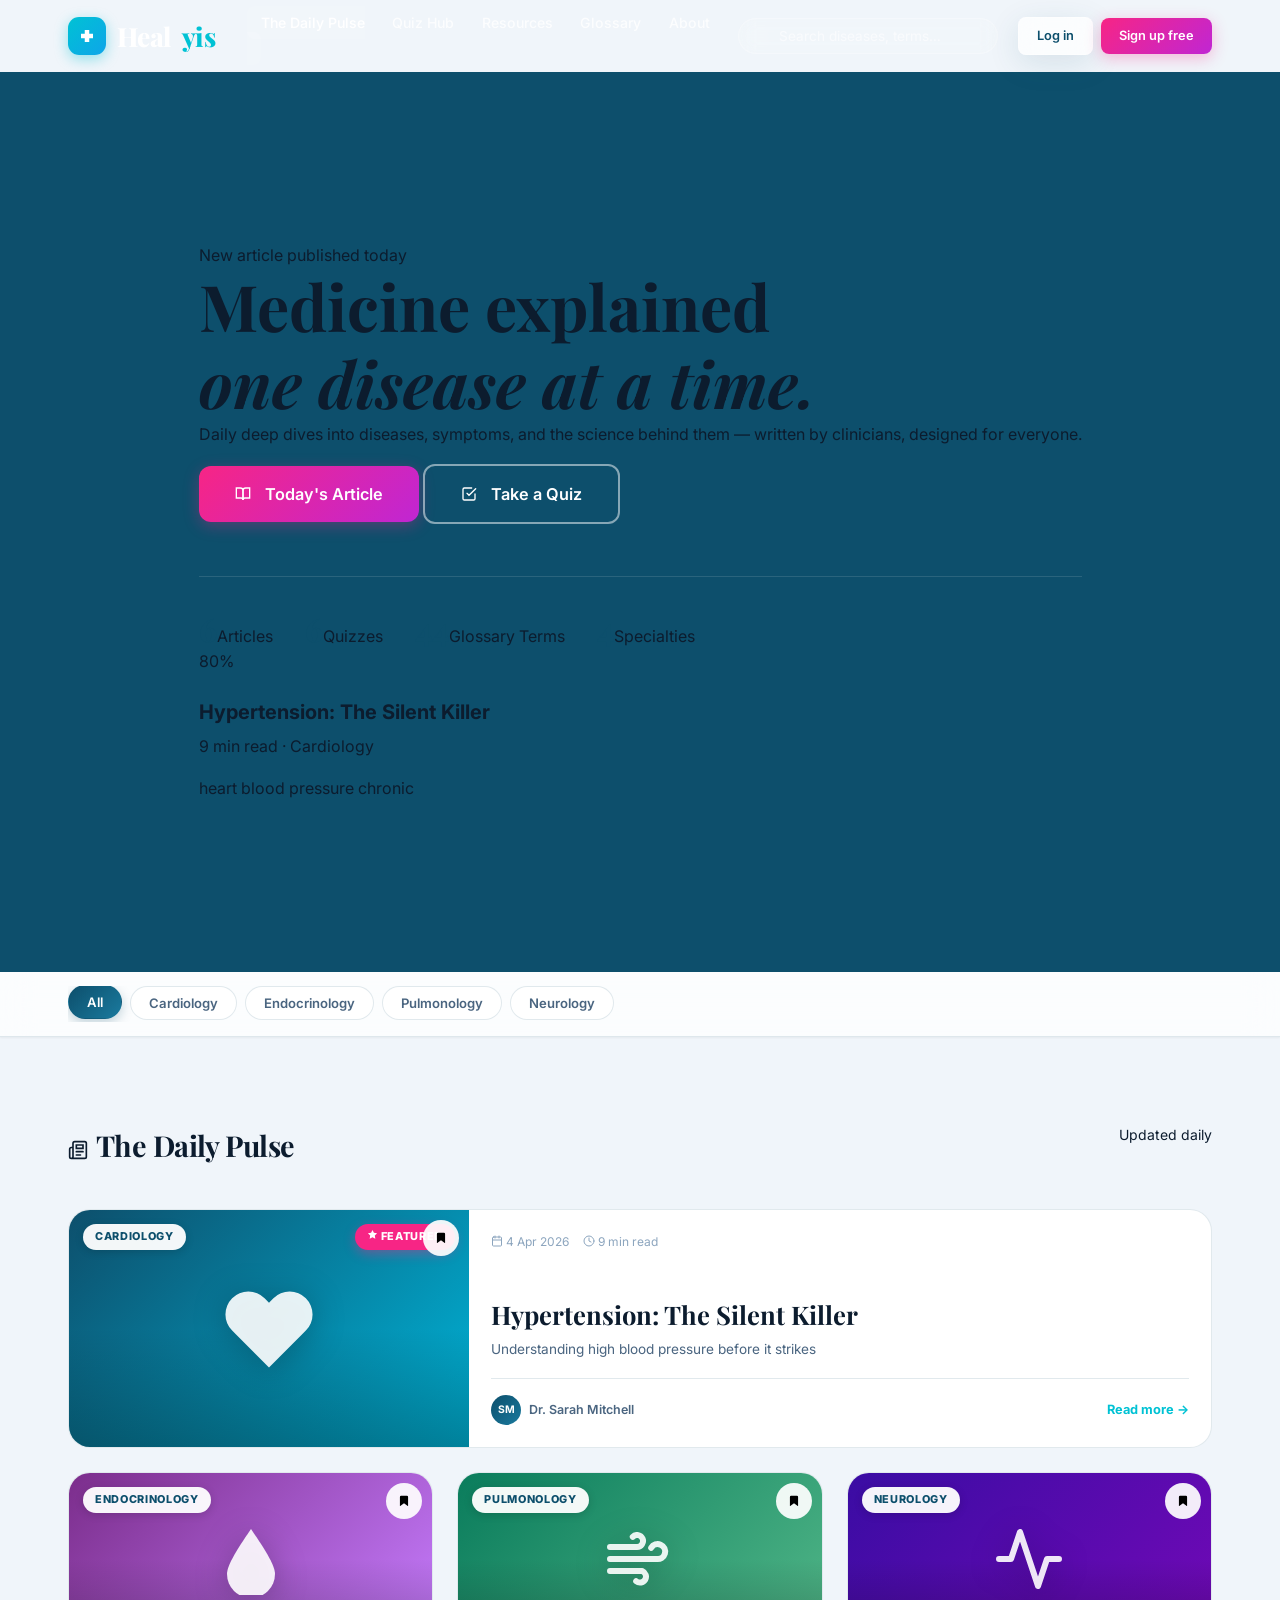
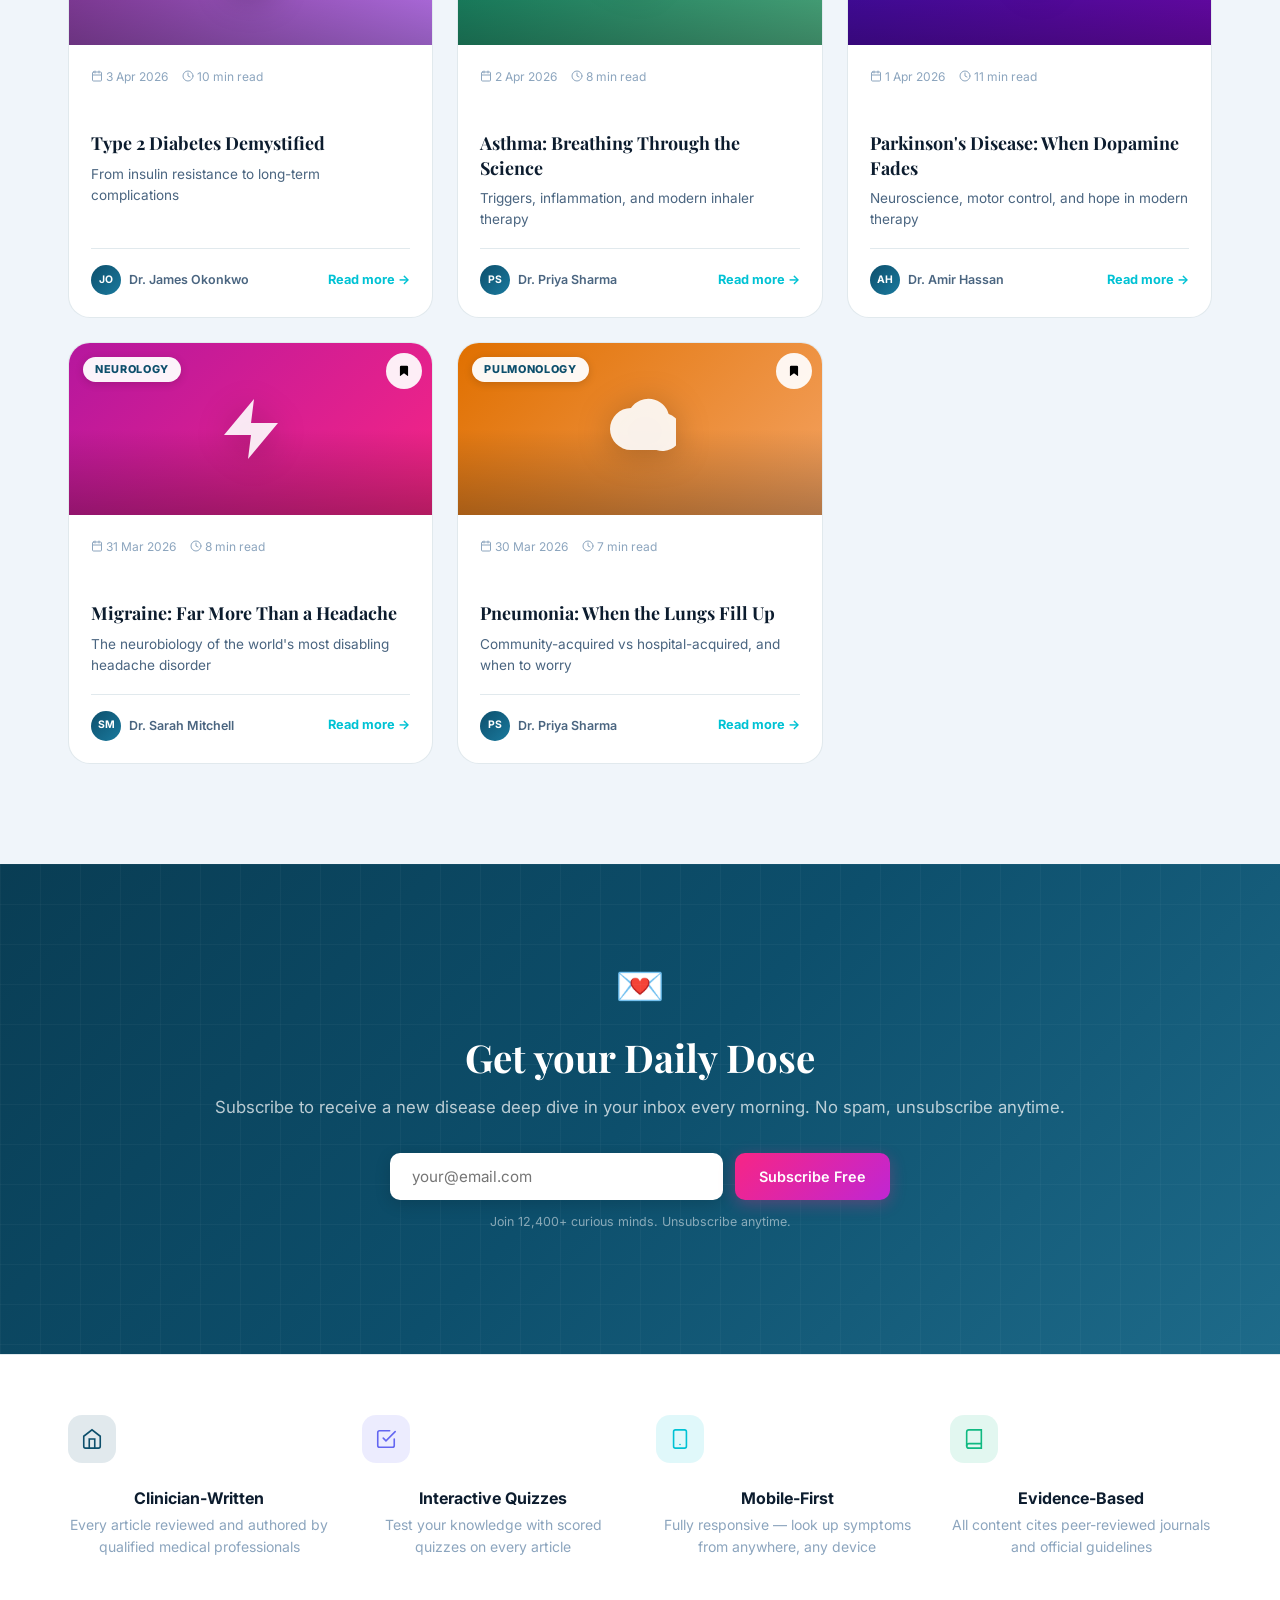
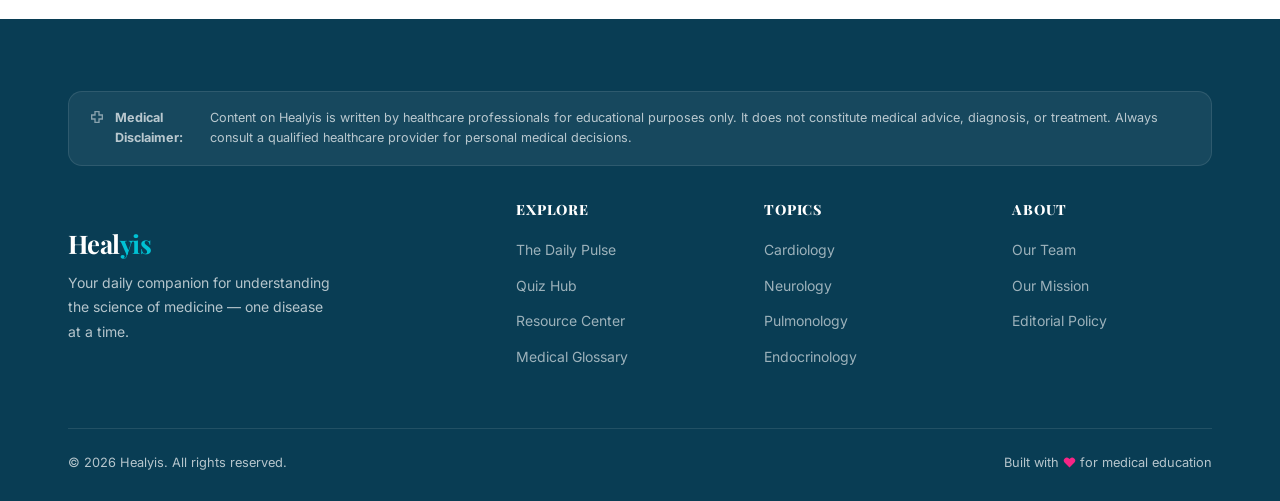
==== commit aa47967e: "Phase 2: Auth system, admin panel, and full SVG icon overhaul - Add login/register system (login.htm" ====
--- a/index.html
+++ b/index.html
@@ -6,7 +6,7 @@
   <title>Healyis — Your Daily Medical Deep Dive</title>
   <meta name="description" content="Daily deep dives into diseases, symptoms, and science — written by clinicians, designed for everyone." />
   <link rel="stylesheet" href="css/style.css" />
-  <link rel="icon" href="data:image/svg+xml,<svg xmlns='http://www.w3.org/2000/svg' viewBox='0 0 100 100'><text y='.9em' font-size='90'>❤️</text></svg>" />
+  <link rel="icon" type="image/svg+xml" href="data:image/svg+xml,%3Csvg xmlns='http://www.w3.org/2000/svg' viewBox='0 0 32 32'%3E%3Crect width='32' height='32' rx='8' fill='%230d4f6c'/%3E%3Cpath d='M13 8h6v5h5v6h-5v5h-6v-5H8v-6h5z' fill='%2300c2d4'/%3E%3C/svg%3E" />
 </head>
 <body data-page="home">
 
@@ -14,7 +14,7 @@
   <nav class="navbar">
     <div class="container nav-inner">
       <a class="nav-logo" href="index.html">
-        <div class="logo-icon">❤️</div>
+        <div class="logo-mark"><svg viewBox="0 0 24 24" fill="none"><path d="M9 4h6v5h5v6h-5v5H9v-5H4V9h5z" fill="currentColor"/></svg></div>
         Heal<span>yis</span>
       </a>
 
@@ -29,29 +29,36 @@
       <div class="nav-spacer"></div>
 
       <div class="nav-search-wrap">
-        <span class="search-icon">🔍</span>
+        <span class="search-icon"><svg viewBox="0 0 24 24" fill="none" stroke="currentColor" stroke-width="2" stroke-linecap="round"><circle cx="11" cy="11" r="8"/><path d="m21 21-4.35-4.35"/></svg></span>
         <input type="search" id="navSearch" class="nav-search" placeholder="Search diseases, terms…" autocomplete="off" />
         <div id="searchDropdown" class="search-results-dropdown hidden"></div>
       </div>
 
-      <button class="nav-menu-btn" id="mobileMenuBtn" aria-label="Menu">☰</button>
+      <div id="navAuth" class="nav-auth"></div>
+      <button class="nav-menu-btn" id="mobileMenuBtn" aria-label="Menu"><svg viewBox="0 0 24 24" fill="none" stroke="currentColor" stroke-width="2" stroke-linecap="round"><line x1="3" y1="6" x2="21" y2="6"/><line x1="3" y1="12" x2="21" y2="12"/><line x1="3" y1="18" x2="21" y2="18"/></svg></button>
     </div>
   </nav>
 
   <!-- ── Mobile Nav ── -->
   <div class="mobile-nav" id="mobileNav">
     <div class="mobile-nav-header">
-      <span style="color:#fff;font-size:1.3rem;font-family:'Playfair Display',serif;font-weight:800">Healyis</span>
-      <button id="mobileNavClose" style="background:none;border:none;color:#fff;font-size:1.6rem;cursor:pointer">✕</button>
+      <a href="index.html" class="mobile-nav-logo">
+        <div class="logo-mark" style="width:28px;height:28px;border-radius:8px"><svg viewBox="0 0 24 24" fill="none"><path d="M9 4h6v5h5v6h-5v5H9v-5H4V9h5z" fill="currentColor"/></svg></div>
+        Healyis
+      </a>
+      <button id="mobileNavClose" class="mobile-nav-close" aria-label="Close"><svg viewBox="0 0 24 24" fill="none" stroke="currentColor" stroke-width="2" stroke-linecap="round"><line x1="18" y1="6" x2="6" y2="18"/><line x1="6" y1="6" x2="18" y2="18"/></svg></button>
     </div>
     <ul class="mobile-nav-links">
-      <li><a href="index.html">🏠 The Daily Pulse</a></li>
-      <li><a href="quiz-hub.html">🧠 Quiz Hub</a></li>
-      <li><a href="resource-center.html">📚 Resources</a></li>
-      <li><a href="glossary.html">📖 Glossary</a></li>
-      <li><a href="about.html">👩‍⚕️ About</a></li>
+      <li><a href="index.html" class="active">The Daily Pulse</a></li>
+      <li><a href="quiz-hub.html">Quiz Hub</a></li>
+      <li><a href="resource-center.html">Resources</a></li>
+      <li><a href="glossary.html">Glossary</a></li>
+      <li><a href="about.html">About</a></li>
     </ul>
-    <input type="search" class="mobile-search" placeholder="Search…" oninput="document.getElementById('navSearch').value=this.value;App.init()" />
+    <div class="mobile-nav-search">
+      <svg viewBox="0 0 24 24" fill="none" stroke="currentColor" stroke-width="2" stroke-linecap="round"><circle cx="11" cy="11" r="8"/><path d="m21 21-4.35-4.35"/></svg>
+      <input type="search" placeholder="Search diseases, terms…" oninput="document.getElementById('navSearch').value=this.value" />
+    </div>
   </div>
 
   <!-- ── Hero ── -->
@@ -66,8 +73,8 @@
           <h1>Medicine explained<br><em>one disease at a time.</em></h1>
           <p>Daily deep dives into diseases, symptoms, and the science behind them — written by clinicians, designed for everyone.</p>
           <div class="hero-actions">
-            <a href="#daily-pulse" class="btn btn-accent btn-lg">📖 Today's Article</a>
-            <a href="quiz-hub.html" class="btn btn-outline btn-lg" style="border-color:rgba(255,255,255,.5);color:#fff">🧠 Take a Quiz</a>
+            <a href="#daily-pulse" class="btn btn-accent btn-lg"><svg viewBox="0 0 24 24" width="16" height="16" fill="none" stroke="currentColor" stroke-width="2" stroke-linecap="round" style="vertical-align:-2px;margin-right:6px"><path d="M2 3h6a4 4 0 014 4v14a3 3 0 00-3-3H2z"/><path d="M22 3h-6a4 4 0 00-4 4v14a3 3 0 013-3h7z"/></svg>Today's Article</a>
+            <a href="quiz-hub.html" class="btn btn-outline btn-lg" style="border-color:rgba(255,255,255,.5);color:#fff"><svg viewBox="0 0 24 24" width="16" height="16" fill="none" stroke="currentColor" stroke-width="2" stroke-linecap="round" style="vertical-align:-2px;margin-right:6px"><path d="M9 11l3 3L22 4"/><path d="M21 12v7a2 2 0 01-2 2H5a2 2 0 01-2-2V5a2 2 0 012-2h11"/></svg>Take a Quiz</a>
           </div>
           <div class="hero-stats">
             <div class="stat-item"><span class="stat-num">6</span><span class="stat-lbl">Articles</span></div>
@@ -106,7 +113,7 @@
   <section class="posts-section" id="daily-pulse">
     <div class="container">
       <div class="section-header">
-        <h2 class="section-title">📰 The Daily Pulse</h2>
+        <h2 class="section-title"><svg viewBox="0 0 24 24" width="20" height="20" fill="none" stroke="currentColor" stroke-width="2" stroke-linecap="round" style="vertical-align:-3px;margin-right:8px"><path d="M4 22h16a2 2 0 002-2V4a2 2 0 00-2-2H8a2 2 0 00-2 2v16a2 2 0 01-2 2zm0 0a2 2 0 01-2-2v-9c0-1.1.9-2 2-2h2"/><path d="M18 14h-8"/><path d="M15 18h-5"/><path d="M10 6h8v4h-8z"/></svg>The Daily Pulse</h2>
         <span class="text-muted" style="font-size:.875rem">Updated daily</span>
       </div>
       <div class="posts-grid" id="postsGrid">
@@ -134,22 +141,22 @@
     <div class="container">
       <div style="display:grid;grid-template-columns:repeat(auto-fit,minmax(200px,1fr));gap:32px;text-align:center">
         <div class="fade-up">
-          <div style="font-size:2.5rem;margin-bottom:12px">🏥</div>
+          <div class="feature-icon-wrap" style="--c:#0d4f6c"><svg viewBox="0 0 24 24" fill="none" stroke="currentColor" stroke-width="1.75" stroke-linecap="round"><path d="M3 9l9-7 9 7v11a2 2 0 01-2 2H5a2 2 0 01-2-2z"/><polyline points="9 22 9 12 15 12 15 22"/></svg></div>
           <h3 style="font-size:1rem;margin-bottom:6px">Clinician-Written</h3>
           <p style="font-size:.875rem;color:var(--text-muted);margin:0">Every article reviewed and authored by qualified medical professionals</p>
         </div>
         <div class="fade-up">
-          <div style="font-size:2.5rem;margin-bottom:12px">🧠</div>
+          <div class="feature-icon-wrap" style="--c:#6366f1"><svg viewBox="0 0 24 24" fill="none" stroke="currentColor" stroke-width="1.75" stroke-linecap="round"><path d="M9 11l3 3L22 4"/><path d="M21 12v7a2 2 0 01-2 2H5a2 2 0 01-2-2V5a2 2 0 012-2h11"/></svg></div>
           <h3 style="font-size:1rem;margin-bottom:6px">Interactive Quizzes</h3>
           <p style="font-size:.875rem;color:var(--text-muted);margin:0">Test your knowledge with scored quizzes on every article</p>
         </div>
         <div class="fade-up">
-          <div style="font-size:2.5rem;margin-bottom:12px">📱</div>
+          <div class="feature-icon-wrap" style="--c:#00c2d4"><svg viewBox="0 0 24 24" fill="none" stroke="currentColor" stroke-width="1.75" stroke-linecap="round"><rect x="5" y="2" width="14" height="20" rx="2" ry="2"/><line x1="12" y1="18" x2="12.01" y2="18"/></svg></div>
           <h3 style="font-size:1rem;margin-bottom:6px">Mobile-First</h3>
           <p style="font-size:.875rem;color:var(--text-muted);margin:0">Fully responsive — look up symptoms from anywhere, any device</p>
         </div>
         <div class="fade-up">
-          <div style="font-size:2.5rem;margin-bottom:12px">📚</div>
+          <div class="feature-icon-wrap" style="--c:#10b981"><svg viewBox="0 0 24 24" fill="none" stroke="currentColor" stroke-width="1.75" stroke-linecap="round"><path d="M4 19.5A2.5 2.5 0 016.5 17H20"/><path d="M6.5 2H20v20H6.5A2.5 2.5 0 014 19.5v-15A2.5 2.5 0 016.5 2z"/></svg></div>
           <h3 style="font-size:1rem;margin-bottom:6px">Evidence-Based</h3>
           <p style="font-size:.875rem;color:var(--text-muted);margin:0">All content cites peer-reviewed journals and official guidelines</p>
         </div>
@@ -161,7 +168,7 @@
   <footer class="footer">
     <div class="container">
       <div class="footer-disclaimer">
-        ⚕️ <strong>Medical Disclaimer:</strong> Content on Healyis is written by healthcare professionals for educational purposes only. It does not constitute medical advice, diagnosis, or treatment. Always consult a qualified healthcare provider for personal medical decisions.
+        <svg viewBox="0 0 24 24" width="16" height="16" fill="none" stroke="currentColor" stroke-width="2" stroke-linecap="round" style="flex-shrink:0;margin-top:1px"><path d="M9 4h6v5h5v6h-5v5H9v-5H4V9h5z"/></svg> <strong>Medical Disclaimer:</strong> Content on Healyis is written by healthcare professionals for educational purposes only. It does not constitute medical advice, diagnosis, or treatment. Always consult a qualified healthcare provider for personal medical decisions.
       </div>
       <div class="footer-grid">
         <div class="footer-brand">
@@ -197,7 +204,7 @@
       </div>
       <div class="footer-bottom">
         <span>© 2026 Healyis. All rights reserved.</span>
-        <span>Built with ❤️ for medical education</span>
+        <span>Built with <svg viewBox="0 0 24 24" width="13" height="13" fill="#f72585" style="vertical-align:-2px"><path d="M20.84 4.61a5.5 5.5 0 00-7.78 0L12 5.67l-1.06-1.06a5.5 5.5 0 00-7.78 7.78l1.06 1.06L12 21.23l7.78-7.78 1.06-1.06a5.5 5.5 0 000-7.78z"/></svg> for medical education</span>
       </div>
     </div>
   </footer>
@@ -205,6 +212,7 @@
   <div class="toast-container"></div>
 
   <script src="js/data.js"></script>
+  <script src="js/auth.js"></script>
   <script src="js/quiz-engine.js"></script>
   <script src="js/app.js"></script>
 </body>
--- a/css/style.css
+++ b/css/style.css
@@ -1,1088 +1,700 @@
-/* ─────────────────────────────────────────────
-   Healyis — Main Stylesheet
-   ───────────────────────────────────────────── */
-
-@import url('https://fonts.googleapis.com/css2?family=Playfair+Display:wght@600;700;800&family=Inter:wght@300;400;500;600;700&display=swap');
-
-/* ── CSS Variables ── */
-:root {
-  --primary:      #0d4f6c;
-  --primary-dark: #093d54;
-  --accent:       #00b4d8;
-  --accent2:      #f72585;
-  --bg:           #f0f4f8;
-  --surface:      #ffffff;
-  --surface2:     #e8eef4;
-  --text:         #1e293b;
-  --text-light:   #64748b;
-  --text-muted:   #94a3b8;
-  --border:       #e2e8f0;
-  --success:      #10b981;
-  --danger:       #ef4444;
-  --warning:      #f59e0b;
-  --shadow-sm:    0 1px 3px rgba(0,0,0,.08), 0 1px 2px rgba(0,0,0,.05);
-  --shadow:       0 4px 16px rgba(0,0,0,.1);
-  --shadow-lg:    0 20px 48px rgba(0,0,0,.14);
-  --radius:       12px;
-  --radius-lg:    20px;
-  --nav-h:        70px;
-  --transition:   .25s cubic-bezier(.4,0,.2,1);
+/* ═══════════════════════════════════════════════
+   Healyis v2 — Premium Design System
+   ═══════════════════════════════════════════════ */
+@import url('https://fonts.googleapis.com/css2?family=Playfair+Display:ital,wght@0,600;0,700;0,800;1,600&family=Inter:wght@300;400;500;600;700;800&display=swap');
+
+:root{
+  --primary:#0d4f6c;--primary-dark:#093d54;--primary-light:#1a7a9e;
+  --accent:#00c2d4;--accent2:#6366f1;--accent3:#f72585;
+  --success:#10b981;--danger:#ef4444;--warning:#f59e0b;
+  --bg:#f0f5fa;--surface:#fff;--surface2:#f1f7fc;
+  --border:rgba(13,79,108,.12);--border-strong:rgba(13,79,108,.25);
+  --text:#0c1c2e;--text-light:#4a6580;--text-muted:#8ca5be;
+  --shadow-xs:0 1px 2px rgba(0,0,0,.05);
+  --shadow-sm:0 2px 8px rgba(13,79,108,.08),0 1px 2px rgba(0,0,0,.04);
+  --shadow:0 8px 24px rgba(13,79,108,.12),0 2px 6px rgba(0,0,0,.06);
+  --shadow-lg:0 24px 64px rgba(13,79,108,.18),0 8px 24px rgba(0,0,0,.08);
+  --shadow-xl:0 40px 80px rgba(13,79,108,.22),0 16px 40px rgba(0,0,0,.1);
+  --radius-sm:8px;--radius:14px;--radius-lg:22px;--radius-xl:32px;
+  --nav-h:72px;
+  --ease:cubic-bezier(.4,0,.2,1);--ease-spring:cubic-bezier(.34,1.56,.64,1);--ease-out:cubic-bezier(0,0,.2,1);
+  --t-fast:.15s;--t:.25s;--t-slow:.45s;
 }
-
-/* ── Reset & Base ── */
-*, *::before, *::after { box-sizing: border-box; margin: 0; padding: 0; }
-html { scroll-behavior: smooth; font-size: 16px; }
-body {
-  font-family: 'Inter', sans-serif;
-  background: var(--bg);
-  color: var(--text);
-  line-height: 1.6;
-  -webkit-font-smoothing: antialiased;
-}
-img { max-width: 100%; display: block; }
-a { color: var(--primary); text-decoration: none; }
-a:hover { color: var(--accent); }
-ul, ol { padding-left: 1.4em; }
-
-/* ── Typography ── */
-h1, h2, h3, h4 {
-  font-family: 'Playfair Display', serif;
-  line-height: 1.25;
-  color: var(--text);
-}
-h1 { font-size: clamp(2rem, 5vw, 3.5rem); }
-h2 { font-size: clamp(1.4rem, 3vw, 2rem); margin: 2rem 0 .8rem; }
-h3 { font-size: 1.2rem; margin: 1.5rem 0 .6rem; font-family: 'Inter', sans-serif; font-weight: 700; }
-p  { margin-bottom: 1rem; color: var(--text); }
-strong { color: var(--text); }
-
-/* ── Utility ── */
-.container { max-width: 1200px; margin: 0 auto; padding: 0 24px; }
-.text-center { text-align: center; }
-.text-muted { color: var(--text-muted); }
-.hidden { display: none !important; }
-.tag {
-  display: inline-block;
-  font-size: .72rem;
-  font-weight: 600;
-  text-transform: uppercase;
-  letter-spacing: .05em;
-  padding: 3px 10px;
-  border-radius: 50px;
-  background: var(--surface2);
-  color: var(--primary);
-}
-.tag.cardiology  { background: #dbeafe; color: #1d4ed8; }
-.tag.neurology   { background: #ede9fe; color: #6d28d9; }
-.tag.pulmonology { background: #d1fae5; color: #065f46; }
-.tag.endocrinology { background: #fce7f3; color: #9d174d; }
-.tag.general     { background: #f1f5f9; color: #475569; }
+*,*::before,*::after{box-sizing:border-box;margin:0;padding:0}
+html{scroll-behavior:smooth;font-size:16px}
+body{font-family:'Inter',system-ui,sans-serif;background:var(--bg);color:var(--text);line-height:1.6;-webkit-font-smoothing:antialiased;overflow-x:hidden}
+img{max-width:100%;display:block}
+a{color:var(--primary);text-decoration:none;transition:color var(--t) var(--ease)}
+a:hover{color:var(--accent)}
+ul,ol{padding-left:1.5em}
+button,input,textarea,select{font-family:inherit}
+
+/* Scroll progress */
+#scrollProgress{position:fixed;top:0;left:0;right:0;height:3px;z-index:9999;background:linear-gradient(90deg,var(--accent),var(--accent2),var(--accent3));transform-origin:left;transform:scaleX(0);transition:transform .1s linear;box-shadow:0 0 10px rgba(0,194,212,.5)}
+
+/* Typography */
+h1,h2,h3,h4{font-family:'Playfair Display',serif;line-height:1.2;color:var(--text)}
+h1{font-size:clamp(2.2rem,5.5vw,4rem)}
+h2{font-size:clamp(1.5rem,3vw,2.4rem);margin:2.2rem 0 .9rem}
+h3{font-size:1.25rem;margin:1.6rem 0 .6rem;font-family:'Inter',sans-serif;font-weight:700}
+p{margin-bottom:1rem}
+
+/* Utilities */
+.container{max-width:1200px;margin:0 auto;padding:0 28px}
+.text-center{text-align:center}
+.hidden{display:none!important}
+.gradient-text{background:linear-gradient(135deg,var(--primary),var(--accent));-webkit-background-clip:text;-webkit-text-fill-color:transparent;background-clip:text}
+.gradient-text-2{background:linear-gradient(135deg,var(--accent2),var(--accent3));-webkit-background-clip:text;-webkit-text-fill-color:transparent;background-clip:text}
+.tag{display:inline-flex;align-items:center;gap:4px;font-size:.72rem;font-weight:700;text-transform:uppercase;letter-spacing:.06em;padding:4px 12px;border-radius:50px;background:var(--surface2);color:var(--primary);border:1px solid var(--border);transition:all var(--t)}
+.tag.cardiology{background:#dbeafe;color:#1d4ed8;border-color:#bfdbfe}
+.tag.neurology{background:#ede9fe;color:#6d28d9;border-color:#ddd6fe}
+.tag.pulmonology{background:#d1fae5;color:#065f46;border-color:#a7f3d0}
+.tag.endocrinology{background:#fce7f3;color:#9d174d;border-color:#fbcfe8}
+.tag.general{background:#f1f5f9;color:#475569;border-color:#e2e8f0}
 
 /* ── Buttons ── */
-.btn {
-  display: inline-flex; align-items: center; gap: 8px;
-  padding: 10px 22px;
-  border-radius: 8px;
-  font-size: .9rem; font-weight: 600;
-  cursor: pointer;
-  border: none;
-  transition: all var(--transition);
-  white-space: nowrap;
-}
-.btn-primary  { background: var(--primary); color: #fff; }
-.btn-primary:hover  { background: var(--primary-dark); transform: translateY(-1px); box-shadow: var(--shadow); }
-.btn-accent   { background: var(--accent2); color: #fff; }
-.btn-accent:hover   { opacity: .9; transform: translateY(-1px); }
-.btn-outline  { background: transparent; border: 2px solid var(--primary); color: var(--primary); }
-.btn-outline:hover  { background: var(--primary); color: #fff; }
-.btn-ghost    { background: transparent; color: var(--text-light); padding: 8px 16px; }
-.btn-ghost:hover    { background: var(--surface2); color: var(--text); }
-.btn-sm { padding: 7px 16px; font-size: .8rem; }
-.btn-lg { padding: 14px 32px; font-size: 1rem; }
-
-/* ──────────────────────────────────────────────
-   NAVIGATION
-   ────────────────────────────────────────────── */
-.navbar {
-  position: sticky; top: 0; z-index: 1000;
-  background: var(--primary);
-  backdrop-filter: blur(12px);
-  height: var(--nav-h);
-  display: flex; align-items: center;
-  box-shadow: 0 2px 20px rgba(0,0,0,.2);
-}
-.nav-inner {
-  display: flex; align-items: center; gap: 32px;
-  width: 100%;
-}
-.nav-logo {
-  display: flex; align-items: center; gap: 10px;
-  font-family: 'Playfair Display', serif;
-  font-size: 1.6rem; font-weight: 800;
-  color: #fff; text-decoration: none;
-  flex-shrink: 0;
-}
-.nav-logo span { color: var(--accent); }
-.logo-icon {
-  width: 38px; height: 38px;
-  background: var(--accent);
-  border-radius: 10px;
-  display: flex; align-items: center; justify-content: center;
-  font-size: 1.1rem;
-}
-.nav-links {
-  display: flex; align-items: center; gap: 4px;
-  list-style: none; padding: 0; margin: 0;
-}
-.nav-links a {
-  color: rgba(255,255,255,.8);
-  font-size: .9rem; font-weight: 500;
-  padding: 8px 14px;
-  border-radius: 8px;
-  transition: all var(--transition);
-  text-decoration: none;
-}
-.nav-links a:hover, .nav-links a.active {
-  background: rgba(255,255,255,.15);
-  color: #fff;
-}
-.nav-spacer { flex: 1; }
-.nav-search-wrap {
-  position: relative;
-  max-width: 280px; width: 100%;
-}
-.nav-search {
-  width: 100%;
-  padding: 9px 16px 9px 40px;
-  border: none; border-radius: 24px;
-  background: rgba(255,255,255,.15);
-  color: #fff; font-size: .875rem;
-  outline: none;
-  transition: all var(--transition);
-}
-.nav-search::placeholder { color: rgba(255,255,255,.6); }
-.nav-search:focus {
-  background: rgba(255,255,255,.25);
-  box-shadow: 0 0 0 3px rgba(0,180,216,.4);
-}
-.search-icon {
-  position: absolute; left: 14px; top: 50%; transform: translateY(-50%);
-  color: rgba(255,255,255,.7); font-size: .9rem; pointer-events: none;
-}
-.search-results-dropdown {
-  position: absolute; top: calc(100% + 8px); left: 0; right: 0;
-  background: var(--surface);
-  border-radius: var(--radius);
-  box-shadow: var(--shadow-lg);
-  z-index: 9999;
-  overflow: hidden;
-  max-height: 400px; overflow-y: auto;
-}
-.search-result-item {
-  display: flex; align-items: center; gap: 12px;
-  padding: 12px 16px;
-  cursor: pointer;
-  transition: background var(--transition);
-  border-bottom: 1px solid var(--border);
-  text-decoration: none; color: var(--text);
-}
-.search-result-item:hover { background: var(--bg); }
-.search-result-item:last-child { border-bottom: none; }
-.search-result-icon { font-size: 1.4rem; }
-.search-result-info h4 { font-family: 'Inter', sans-serif; font-size: .875rem; font-weight: 600; }
-.search-result-info p { font-size: .75rem; color: var(--text-muted); margin: 0; }
-
-.nav-menu-btn {
-  display: none;
-  background: none; border: none;
-  color: #fff; font-size: 1.4rem;
-  cursor: pointer; padding: 8px;
-}
-
-/* ──────────────────────────────────────────────
-   PAGE HERO / BANNER
-   ────────────────────────────────────────────── */
-.page-hero {
-  background: var(--primary);
-  padding: 60px 0 80px;
-  position: relative; overflow: hidden;
-}
-.page-hero::after {
-  content: '';
-  position: absolute; bottom: -1px; left: 0; right: 0; height: 60px;
-  background: var(--bg);
-  clip-path: ellipse(55% 100% at 50% 100%);
-}
-.page-hero-inner { text-align: center; }
-.page-hero-badge {
-  display: inline-flex; align-items: center; gap: 6px;
-  background: rgba(255,255,255,.12);
-  color: var(--accent); font-size: .8rem; font-weight: 600;
-  padding: 6px 16px; border-radius: 50px;
-  margin-bottom: 16px;
-}
-.page-hero h1 { color: #fff; margin-bottom: 12px; }
-.page-hero p { color: rgba(255,255,255,.75); font-size: 1.1rem; max-width: 600px; margin: 0 auto; }
-
-/* ──────────────────────────────────────────────
-   HOMEPAGE HERO
-   ────────────────────────────────────────────── */
-.home-hero {
-  background: var(--primary);
-  padding: 0;
-  overflow: hidden;
-}
-.home-hero-inner {
-  display: grid; grid-template-columns: 1fr 1fr;
-  gap: 0; min-height: 520px;
-}
-.home-hero-content {
-  padding: 80px 48px 80px 0;
-  display: flex; flex-direction: column; justify-content: center;
-}
-.hero-badge {
-  display: inline-flex; align-items: center; gap: 8px;
-  background: rgba(0,180,216,.2);
-  border: 1px solid rgba(0,180,216,.4);
-  color: var(--accent); font-size: .8rem; font-weight: 700;
-  padding: 6px 16px; border-radius: 50px;
-  margin-bottom: 20px; width: fit-content;
-}
-.badge-dot {
-  width: 7px; height: 7px; border-radius: 50%;
-  background: var(--accent);
-  animation: pulse 2s infinite;
-}
-@keyframes pulse {
-  0%, 100% { opacity: 1; }
-  50%       { opacity: .4; }
-}
-.home-hero h1 { color: #fff; margin-bottom: 16px; line-height: 1.15; }
-.home-hero h1 em { color: var(--accent); font-style: normal; }
-.home-hero p { color: rgba(255,255,255,.75); font-size: 1.05rem; margin-bottom: 28px; max-width: 440px; }
-.hero-actions { display: flex; gap: 12px; flex-wrap: wrap; }
-.hero-stats {
-  display: flex; gap: 28px; margin-top: 40px;
-}
-.stat-item { text-align: center; }
-.stat-num { display: block; font-size: 1.6rem; font-weight: 800; color: var(--accent); font-family: 'Playfair Display', serif; }
-.stat-lbl { font-size: .75rem; color: rgba(255,255,255,.6); font-weight: 500; }
-
-.home-hero-visual {
-  background: rgba(255,255,255,.05);
-  display: flex; align-items: center; justify-content: center;
-  position: relative;
-  padding: 40px;
-}
-.hero-card-preview {
-  background: rgba(255,255,255,.12);
-  backdrop-filter: blur(10px);
-  border: 1px solid rgba(255,255,255,.2);
-  border-radius: var(--radius-lg);
-  padding: 28px;
-  width: 100%; max-width: 320px;
-  transform: rotate(-2deg);
-}
-.hero-card-preview h3 { color: #fff; font-size: 1.15rem; margin: 12px 0 8px; }
-.hero-card-preview p  { color: rgba(255,255,255,.7); font-size: .85rem; margin-bottom: 16px; }
-.progress-ring {
-  width: 56px; height: 56px;
-  border-radius: 50%;
-  background: conic-gradient(var(--accent) 80%, rgba(255,255,255,.2) 0);
-  display: flex; align-items: center; justify-content: center;
-  font-size: .7rem; font-weight: 700; color: #fff;
-}
-.mini-tags { display: flex; gap: 6px; flex-wrap: wrap; }
-.mini-tag {
-  background: rgba(255,255,255,.15); color: rgba(255,255,255,.9);
-  font-size: .7rem; padding: 3px 10px; border-radius: 50px;
-}
-
-/* ──────────────────────────────────────────────
-   FILTER BAR
-   ────────────────────────────────────────────── */
-.filter-bar {
-  background: var(--surface);
-  border-bottom: 1px solid var(--border);
-  padding: 16px 0;
-  position: sticky; top: var(--nav-h); z-index: 100;
-  box-shadow: var(--shadow-sm);
-}
-.filter-inner {
-  display: flex; align-items: center; gap: 8px;
-  overflow-x: auto; padding-bottom: 2px;
-  scrollbar-width: none;
-}
-.filter-inner::-webkit-scrollbar { display: none; }
-.filter-btn {
-  padding: 8px 18px;
-  border: 1.5px solid var(--border);
-  border-radius: 50px;
-  background: transparent;
-  color: var(--text-light);
-  font-size: .85rem; font-weight: 500;
-  cursor: pointer;
-  white-space: nowrap;
-  transition: all var(--transition);
-}
-.filter-btn:hover { border-color: var(--primary); color: var(--primary); }
-.filter-btn.active {
-  background: var(--primary);
-  border-color: var(--primary);
-  color: #fff;
-}
-
-/* ──────────────────────────────────────────────
-   POSTS GRID
-   ────────────────────────────────────────────── */
-.posts-section { padding: 48px 0 80px; }
-.section-header {
-  display: flex; align-items: baseline; justify-content: space-between;
-  margin-bottom: 28px;
-}
-.section-title { font-size: 1.6rem; }
-.posts-grid {
-  display: grid;
-  grid-template-columns: repeat(auto-fill, minmax(340px, 1fr));
-  gap: 24px;
-}
-.post-card {
-  background: var(--surface);
-  border-radius: var(--radius-lg);
-  overflow: hidden;
-  box-shadow: var(--shadow-sm);
-  transition: all var(--transition);
-  cursor: pointer;
-  position: relative;
-  display: flex; flex-direction: column;
-}
-.post-card:hover {
-  transform: translateY(-4px);
-  box-shadow: var(--shadow-lg);
-}
-.card-hero {
-  height: 160px;
-  display: flex; align-items: center; justify-content: center;
-  font-size: 3.5rem;
-  position: relative;
-  overflow: hidden;
-}
-.card-hero::after {
-  content: '';
-  position: absolute; inset: 0;
-  background: linear-gradient(to bottom, transparent 50%, rgba(0,0,0,.3));
-}
-.card-category-badge {
-  position: absolute; top: 16px; left: 16px;
-  background: rgba(255,255,255,.95);
-  font-size: .7rem; font-weight: 700;
-  padding: 4px 12px; border-radius: 50px;
-  color: var(--primary);
-  z-index: 1;
-}
-.bookmark-btn {
-  position: absolute; top: 12px; right: 12px;
-  background: rgba(255,255,255,.9);
-  border: none; border-radius: 50%;
-  width: 34px; height: 34px;
-  display: flex; align-items: center; justify-content: center;
-  cursor: pointer; font-size: 1rem;
-  transition: all var(--transition);
-  z-index: 2;
-}
-.bookmark-btn:hover { background: var(--surface); transform: scale(1.1); }
-.bookmark-btn.active { background: var(--accent2); }
-.card-body { padding: 20px; flex: 1; display: flex; flex-direction: column; }
-.card-meta {
-  display: flex; align-items: center; gap: 12px;
-  font-size: .75rem; color: var(--text-muted); margin-bottom: 10px;
-}
-.card-meta span { display: flex; align-items: center; gap: 4px; }
-.card-title {
-  font-size: 1.1rem; font-weight: 700;
-  font-family: 'Playfair Display', serif;
-  color: var(--text); margin-bottom: 8px;
-  line-height: 1.35;
-}
-.card-subtitle {
-  font-size: .85rem; color: var(--text-light);
-  margin-bottom: 16px;
-}
-.card-footer {
-  display: flex; align-items: center; justify-content: space-between;
-  margin-top: auto; padding-top: 16px;
-  border-top: 1px solid var(--border);
-}
-.author-mini { display: flex; align-items: center; gap: 8px; }
-.avatar-sm {
-  width: 28px; height: 28px; border-radius: 50%;
-  background: var(--primary);
-  display: flex; align-items: center; justify-content: center;
-  font-size: .65rem; font-weight: 700; color: #fff;
-}
-.author-mini-name { font-size: .75rem; font-weight: 600; color: var(--text-light); }
-.read-more-btn {
-  font-size: .8rem; font-weight: 600; color: var(--accent);
-  display: flex; align-items: center; gap: 4px;
-}
-
-/* Featured card */
-.post-card.featured {
-  grid-column: 1 / -1;
-  flex-direction: row;
-}
-.post-card.featured .card-hero { width: 380px; flex-shrink: 0; height: auto; min-height: 200px; font-size: 5rem; }
-.post-card.featured .card-title { font-size: 1.5rem; }
-.featured-badge {
-  position: absolute; top: 16px; right: 16px;
-  background: var(--accent2);
-  color: #fff; font-size: .7rem; font-weight: 700;
-  padding: 4px 12px; border-radius: 50px;
-  z-index: 1;
-}
-
-/* ──────────────────────────────────────────────
-   NEWSLETTER SECTION
-   ────────────────────────────────────────────── */
-.newsletter-section {
-  background: linear-gradient(135deg, var(--primary) 0%, var(--primary-dark) 100%);
-  padding: 80px 0;
-  text-align: center;
-}
-.newsletter-section h2 { color: #fff; margin-top: 0; }
-.newsletter-section p { color: rgba(255,255,255,.75); margin-bottom: 28px; }
-.newsletter-form {
-  display: flex; gap: 12px; justify-content: center; flex-wrap: wrap;
-  max-width: 480px; margin: 0 auto;
-}
-.newsletter-input {
-  flex: 1; min-width: 220px;
-  padding: 12px 20px;
-  border: none; border-radius: 8px;
-  font-size: .95rem; outline: none;
-}
-
-/* ──────────────────────────────────────────────
-   POST PAGE
-   ────────────────────────────────────────────── */
-.post-layout {
-  display: grid;
-  grid-template-columns: 1fr 340px;
-  gap: 32px;
-  padding: 48px 0 80px;
-  align-items: start;
-}
-.post-hero {
-  border-radius: var(--radius-lg);
-  overflow: hidden;
-  height: 280px;
-  display: flex; align-items: center; justify-content: center;
-  font-size: 6rem;
-  margin-bottom: 32px;
-}
-.post-header { margin-bottom: 28px; }
-.post-cats { display: flex; gap: 8px; margin-bottom: 12px; }
-.post-title { font-size: clamp(1.8rem, 4vw, 2.8rem); margin-bottom: 10px; }
-.post-subtitle { font-size: 1.1rem; color: var(--text-light); margin-bottom: 20px; }
-.post-meta-bar {
-  display: flex; align-items: center; gap: 20px;
-  padding: 16px 0;
-  border-top: 1px solid var(--border);
-  border-bottom: 1px solid var(--border);
-  margin-bottom: 32px;
-  flex-wrap: wrap;
-}
-.author-info { display: flex; align-items: center; gap: 12px; }
-.avatar {
-  width: 44px; height: 44px; border-radius: 50%;
-  background: var(--primary);
-  display: flex; align-items: center; justify-content: center;
-  font-size: .85rem; font-weight: 700; color: #fff;
-}
-.author-name { font-weight: 700; font-size: .9rem; }
-.author-cred { font-size: .78rem; color: var(--text-light); }
-.meta-divider { color: var(--border); }
-.meta-item { display: flex; align-items: center; gap: 6px; font-size: .85rem; color: var(--text-light); }
-.post-actions-bar {
-  display: flex; gap: 10px; margin-left: auto;
-}
-
-/* Post Content */
-.post-content h2 { color: var(--primary); border-bottom: 2px solid var(--accent); padding-bottom: 8px; margin-top: 2.5rem; }
-.post-content h3 { color: var(--text); }
-.post-content p { line-height: 1.8; margin-bottom: 1.1rem; }
-.post-content ul, .post-content ol { line-height: 1.8; margin-bottom: 1.1rem; }
-.post-content li { margin-bottom: .4rem; }
-.post-content strong { color: var(--primary); }
-.callout {
-  background: linear-gradient(135deg, #eff6ff, #dbeafe);
-  border-left: 4px solid var(--accent);
-  border-radius: 0 var(--radius) var(--radius) 0;
-  padding: 16px 20px;
-  margin: 20px 0;
-  font-size: .95rem;
-}
-
-/* BP / Comparison Tables */
-.bp-table { overflow-x: auto; margin: 20px 0; }
-.bp-table table {
-  width: 100%; border-collapse: collapse;
-  border-radius: var(--radius); overflow: hidden;
-  box-shadow: var(--shadow-sm);
-}
-.bp-table th {
-  background: var(--primary); color: #fff;
-  padding: 12px 16px; text-align: left;
-  font-size: .85rem; font-weight: 600;
-}
-.bp-table td {
-  padding: 12px 16px;
-  border-bottom: 1px solid var(--border);
-  font-size: .875rem;
-}
-.bp-table tr:last-child td { border-bottom: none; }
-.bp-table tr:nth-child(even) td { background: var(--bg); }
-.bp-table .normal td { color: #065f46; }
-.bp-table .elevated td { color: #d97706; }
-.bp-table .stage1 td { color: #ea580c; }
-.bp-table .stage2 td, .bp-table .crisis td { color: #dc2626; }
-
-/* ── Sidebar ── */
-.sidebar { display: flex; flex-direction: column; gap: 24px; }
-.sidebar-card {
-  background: var(--surface);
-  border-radius: var(--radius-lg);
-  padding: 24px;
-  box-shadow: var(--shadow-sm);
-}
-.sidebar-card h3 {
-  font-size: 1rem; margin: 0 0 16px;
-  display: flex; align-items: center; gap: 8px;
-  color: var(--text);
-}
-.quick-fact-section { margin-bottom: 16px; }
-.quick-fact-section:last-child { margin-bottom: 0; }
-.quick-fact-label {
-  font-size: .75rem; font-weight: 700; text-transform: uppercase;
-  letter-spacing: .06em; color: var(--text-muted);
-  margin-bottom: 8px;
-}
-.quick-fact-list { list-style: none; padding: 0; }
-.quick-fact-list li {
-  display: flex; align-items: flex-start; gap: 8px;
-  font-size: .85rem; padding: 5px 0;
-  border-bottom: 1px solid var(--border);
-  color: var(--text);
-}
-.quick-fact-list li::before { content: '•'; color: var(--accent); font-weight: 700; flex-shrink: 0; margin-top: 1px; }
-.quick-fact-list li:last-child { border-bottom: none; }
-.when-doctor {
-  background: #fef2f2;
-  border: 1px solid #fecaca;
-  border-radius: var(--radius);
-  padding: 12px 14px;
-  font-size: .82rem; line-height: 1.5;
-  color: #7f1d1d;
-}
-
-/* ── References ── */
-.references-section {
-  margin-top: 40px;
-  padding-top: 24px;
-  border-top: 2px solid var(--border);
-}
-.references-section h3 { font-size: 1rem; margin-bottom: 12px; }
-.ref-list { list-style: none; padding: 0; }
-.ref-list li {
-  font-size: .82rem; color: var(--text-light);
-  padding: 8px 0;
-  border-bottom: 1px solid var(--border);
-  counter-increment: refs;
-  display: flex; gap: 10px;
-}
-.ref-list li::before { content: '[' counter(refs) ']'; color: var(--primary); font-weight: 700; flex-shrink: 0; }
-.ref-list { counter-reset: refs; }
-.ref-list a { color: var(--accent); }
-.ref-list li:last-child { border-bottom: none; }
-
-/* ── Disclaimer ── */
-.medical-disclaimer {
-  background: #fffbeb;
-  border: 1px solid #fde68a;
-  border-radius: var(--radius);
-  padding: 14px 18px;
-  font-size: .8rem;
-  color: #92400e;
-  display: flex; gap: 10px; align-items: flex-start;
-}
-.disclaimer-icon { font-size: 1.2rem; flex-shrink: 0; }
-
-/* Social share */
-.social-share { display: flex; gap: 8px; flex-wrap: wrap; }
-.share-btn {
-  display: flex; align-items: center; gap: 6px;
-  padding: 8px 16px; border-radius: 8px;
-  font-size: .8rem; font-weight: 600;
-  cursor: pointer; border: none;
-  transition: all var(--transition);
-}
-.share-btn.whatsapp { background: #25d366; color: #fff; }
-.share-btn.twitter  { background: #1da1f2; color: #fff; }
-.share-btn.copy     { background: var(--surface2); color: var(--text); }
-.share-btn:hover    { opacity: .85; transform: translateY(-1px); }
-
-/* ──────────────────────────────────────────────
-   QUIZ ENGINE
-   ────────────────────────────────────────────── */
-.quiz-container {
-  background: var(--surface);
-  border-radius: var(--radius-lg);
-  padding: 28px;
-  box-shadow: var(--shadow-sm);
-}
-.quiz-header { margin-bottom: 20px; }
-.quiz-header h3 { font-size: 1.1rem; margin-bottom: 4px; }
-.quiz-progress-bar {
-  height: 6px; background: var(--border);
-  border-radius: 3px; overflow: hidden; margin-bottom: 6px;
-}
-.quiz-progress-fill {
-  height: 100%;
-  background: linear-gradient(90deg, var(--accent), var(--accent2));
-  border-radius: 3px;
-  transition: width .5s ease;
-}
-.quiz-counter { font-size: .75rem; color: var(--text-muted); }
-.quiz-question { font-size: 1rem; font-weight: 600; color: var(--text); margin-bottom: 18px; line-height: 1.5; }
-.quiz-options { display: flex; flex-direction: column; gap: 10px; }
-.quiz-option {
-  padding: 14px 18px;
-  border: 2px solid var(--border);
-  border-radius: var(--radius);
-  cursor: pointer;
-  font-size: .9rem;
-  transition: all var(--transition);
-  text-align: left;
-  background: var(--surface);
-  color: var(--text);
-  font-family: 'Inter', sans-serif;
-}
-.quiz-option:hover:not(:disabled) { border-color: var(--primary); background: var(--bg); }
-.quiz-option.correct  { border-color: var(--success); background: #ecfdf5; color: #065f46; }
-.quiz-option.wrong    { border-color: var(--danger);  background: #fef2f2; color: #7f1d1d; }
-.quiz-option.reveal   { border-color: var(--success); background: #ecfdf5; opacity: .7; }
-.quiz-option:disabled { cursor: not-allowed; }
-.quiz-feedback {
-  margin-top: 16px;
-  padding: 14px 16px;
-  border-radius: var(--radius);
-  font-size: .875rem; line-height: 1.6;
-}
-.quiz-feedback.correct-fb { background: #ecfdf5; border-left: 4px solid var(--success); color: #065f46; }
-.quiz-feedback.wrong-fb   { background: #fef2f2; border-left: 4px solid var(--danger);  color: #7f1d1d; }
-.quiz-nav { display: flex; justify-content: flex-end; margin-top: 16px; }
-
-/* Quiz Results */
-.quiz-results { text-align: center; padding: 20px 0; }
-.score-circle {
-  width: 110px; height: 110px;
-  border-radius: 50%;
-  display: flex; flex-direction: column;
-  align-items: center; justify-content: center;
-  margin: 0 auto 20px;
-  font-family: 'Playfair Display', serif;
-}
-.score-circle.excellent { background: linear-gradient(135deg, #10b981, #34d399); color: #fff; }
-.score-circle.good      { background: linear-gradient(135deg, #3b82f6, #60a5fa); color: #fff; }
-.score-circle.ok        { background: linear-gradient(135deg, #f59e0b, #fbbf24); color: #fff; }
-.score-circle.poor      { background: linear-gradient(135deg, #ef4444, #f87171); color: #fff; }
-.score-num { font-size: 2.2rem; font-weight: 800; line-height: 1; }
-.score-denom { font-size: .85rem; opacity: .85; }
-.score-msg { font-size: 1.1rem; font-weight: 700; margin-bottom: 6px; }
-.score-submsg { font-size: .875rem; color: var(--text-light); margin-bottom: 20px; }
-
-/* ──────────────────────────────────────────────
-   QUIZ HUB PAGE
-   ────────────────────────────────────────────── */
-.quiz-hub-grid {
-  display: grid;
-  grid-template-columns: repeat(auto-fill, minmax(320px, 1fr));
-  gap: 24px;
-  padding: 48px 0 80px;
-}
-.quiz-hub-card {
-  background: var(--surface);
-  border-radius: var(--radius-lg);
-  padding: 28px;
-  box-shadow: var(--shadow-sm);
-  cursor: pointer;
-  transition: all var(--transition);
-  display: flex; flex-direction: column;
-}
-.quiz-hub-card:hover { transform: translateY(-4px); box-shadow: var(--shadow-lg); }
-.quiz-card-icon {
-  font-size: 2.5rem; margin-bottom: 16px;
-  width: 64px; height: 64px;
-  border-radius: 16px;
-  display: flex; align-items: center; justify-content: center;
-  background: var(--bg);
-}
-.quiz-hub-card h3 { font-family: 'Playfair Display', serif; font-size: 1.2rem; margin-bottom: 8px; }
-.quiz-hub-card p { font-size: .875rem; color: var(--text-light); flex: 1; margin-bottom: 20px; }
-.quiz-card-footer {
-  display: flex; align-items: center; justify-content: space-between;
-  margin-top: auto;
-}
-.quiz-score-badge {
-  font-size: .8rem; font-weight: 700;
-  padding: 4px 12px; border-radius: 50px;
-  background: var(--bg); color: var(--text-light);
-}
-.quiz-score-badge.has-score { background: #ecfdf5; color: #065f46; }
-
-/* Quiz Modal */
-.modal-overlay {
-  position: fixed; inset: 0;
-  background: rgba(0,0,0,.65);
-  backdrop-filter: blur(4px);
-  z-index: 2000;
-  display: flex; align-items: center; justify-content: center;
-  padding: 20px;
-  opacity: 0; pointer-events: none;
-  transition: opacity var(--transition);
-}
-.modal-overlay.open { opacity: 1; pointer-events: all; }
-.modal {
-  background: var(--surface);
-  border-radius: var(--radius-lg);
-  width: 100%; max-width: 560px;
-  max-height: 90vh; overflow-y: auto;
-  box-shadow: var(--shadow-lg);
-  transform: scale(.95);
-  transition: transform var(--transition);
-}
-.modal-overlay.open .modal { transform: scale(1); }
-.modal-header {
-  padding: 24px 28px 16px;
-  border-bottom: 1px solid var(--border);
-  display: flex; align-items: center; justify-content: space-between;
-}
-.modal-header h2 { font-size: 1.2rem; margin: 0; }
-.modal-close {
-  background: none; border: none;
-  font-size: 1.4rem; cursor: pointer;
-  color: var(--text-muted);
-  padding: 4px; line-height: 1;
-  transition: color var(--transition);
-}
-.modal-close:hover { color: var(--text); }
-.modal-body { padding: 24px 28px 28px; }
-
-/* ──────────────────────────────────────────────
-   RESOURCE CENTER
-   ────────────────────────────────────────────── */
-.resources-grid {
-  display: grid;
-  grid-template-columns: repeat(auto-fill, minmax(320px, 1fr));
-  gap: 24px;
-  padding: 48px 0 80px;
-}
-.resource-card {
-  background: var(--surface);
-  border-radius: var(--radius-lg);
-  padding: 24px;
-  box-shadow: var(--shadow-sm);
-  display: flex; flex-direction: column;
-  transition: all var(--transition);
-}
-.resource-card:hover { transform: translateY(-3px); box-shadow: var(--shadow); }
-.resource-icon-wrap {
-  width: 60px; height: 60px; border-radius: 16px;
-  background: var(--bg); display: flex;
-  align-items: center; justify-content: center;
-  font-size: 1.8rem; margin-bottom: 16px;
-}
-.resource-type {
-  font-size: .72rem; font-weight: 700; text-transform: uppercase;
-  letter-spacing: .06em; color: var(--text-muted); margin-bottom: 6px;
-}
-.resource-card h3 { font-family: 'Playfair Display', serif; font-size: 1.05rem; margin-bottom: 8px; }
-.resource-card p { font-size: .875rem; color: var(--text-light); flex: 1; margin-bottom: 20px; }
-.resource-footer {
-  display: flex; align-items: center; justify-content: space-between;
-  margin-top: auto;
-}
-.resource-meta { font-size: .8rem; color: var(--text-muted); }
-.download-btn {
-  display: flex; align-items: center; gap: 6px;
-  padding: 8px 16px;
-  background: var(--primary); color: #fff;
-  border: none; border-radius: 8px;
-  font-size: .82rem; font-weight: 600;
-  cursor: pointer; transition: all var(--transition);
-}
-.download-btn:hover { background: var(--primary-dark); transform: translateY(-1px); }
-
-/* ──────────────────────────────────────────────
-   MEDICAL GLOSSARY
-   ────────────────────────────────────────────── */
-.glossary-search-bar {
-  background: var(--surface);
-  border-radius: var(--radius-lg);
-  padding: 20px 24px;
-  box-shadow: var(--shadow-sm);
-  margin-bottom: 32px;
-  display: flex; gap: 16px; align-items: center; flex-wrap: wrap;
-}
-.glossary-search-input {
-  flex: 1; min-width: 220px;
-  padding: 12px 16px;
-  border: 1.5px solid var(--border);
-  border-radius: 8px;
-  font-size: .95rem; outline: none;
-  transition: border-color var(--transition);
-}
-.glossary-search-input:focus { border-color: var(--primary); }
-.az-filter {
-  display: flex; gap: 4px; flex-wrap: wrap;
-}
-.az-btn {
-  width: 32px; height: 32px;
-  border: 1px solid var(--border);
-  border-radius: 6px; background: none;
-  font-size: .8rem; font-weight: 600;
-  cursor: pointer; transition: all var(--transition);
-  color: var(--text-light);
-}
-.az-btn:hover, .az-btn.active { background: var(--primary); color: #fff; border-color: var(--primary); }
-.az-btn.all { width: auto; padding: 0 12px; }
-
-.glossary-section { margin-bottom: 40px; }
-.glossary-letter-header {
-  font-size: 2rem;
-  font-family: 'Playfair Display', serif;
-  color: var(--primary);
-  border-bottom: 3px solid var(--accent);
-  padding-bottom: 8px; margin-bottom: 16px;
-  display: inline-block;
-}
-.glossary-list { list-style: none; padding: 0; }
-.glossary-item {
-  background: var(--surface);
-  border-radius: var(--radius);
-  padding: 16px 20px;
-  margin-bottom: 10px;
-  box-shadow: var(--shadow-sm);
-  border-left: 4px solid transparent;
-  transition: all var(--transition);
-}
-.glossary-item:hover { border-left-color: var(--accent); transform: translateX(4px); }
-.glossary-term { font-weight: 700; color: var(--primary); margin-bottom: 4px; font-size: .95rem; }
-.glossary-def { font-size: .875rem; color: var(--text); line-height: 1.6; margin-bottom: 6px; }
-.glossary-cat { display: inline-block; }
-
-/* ──────────────────────────────────────────────
-   ABOUT PAGE
-   ────────────────────────────────────────────── */
-.about-grid {
-  display: grid; grid-template-columns: 1fr 1fr;
-  gap: 48px; align-items: center;
-  padding: 60px 0;
-}
-.about-text h2 { margin-top: 0; }
-.about-text p { font-size: 1.05rem; color: var(--text-light); }
-.about-visual {
-  display: flex; flex-direction: column; gap: 16px;
-}
-.author-profile-card {
-  background: var(--surface);
-  border-radius: var(--radius-lg);
-  padding: 24px;
-  box-shadow: var(--shadow);
-  display: flex; gap: 20px; align-items: flex-start;
-}
-.author-avatar-lg {
-  width: 72px; height: 72px; border-radius: 50%;
-  background: var(--primary);
-  display: flex; align-items: center; justify-content: center;
-  font-size: 1.4rem; font-weight: 700; color: #fff;
-  flex-shrink: 0;
-}
-.author-details h3 { margin: 0 0 4px; font-size: 1.1rem; }
-.author-details .cred { color: var(--accent); font-size: .85rem; font-weight: 600; }
-.author-details p { font-size: .875rem; color: var(--text-light); margin-top: 8px; }
-.values-grid {
-  display: grid; grid-template-columns: 1fr 1fr; gap: 16px;
-  padding: 60px 0;
-}
-.value-card {
-  background: var(--surface);
-  border-radius: var(--radius-lg);
-  padding: 24px;
-  box-shadow: var(--shadow-sm);
-}
-.value-icon { font-size: 2rem; margin-bottom: 12px; }
-.value-card h3 { font-size: 1rem; margin-bottom: 8px; }
-.value-card p { font-size: .875rem; color: var(--text-light); margin: 0; }
-
-/* ──────────────────────────────────────────────
-   FOOTER
-   ────────────────────────────────────────────── */
-.footer {
-  background: var(--primary-dark);
-  color: rgba(255,255,255,.7);
-  padding: 60px 0 24px;
-}
-.footer-grid {
-  display: grid;
-  grid-template-columns: 2fr 1fr 1fr 1fr;
-  gap: 40px; margin-bottom: 40px;
-}
-.footer-brand h3 {
-  font-family: 'Playfair Display', serif;
-  color: #fff; font-size: 1.5rem; margin-bottom: 12px;
-}
-.footer-brand h3 span { color: var(--accent); }
-.footer-brand p { font-size: .875rem; line-height: 1.7; max-width: 260px; }
-.footer-col h4 { color: #fff; font-size: .9rem; margin-bottom: 16px; }
-.footer-links { list-style: none; padding: 0; }
-.footer-links li { margin-bottom: 10px; }
-.footer-links a { color: rgba(255,255,255,.65); font-size: .875rem; transition: color var(--transition); }
-.footer-links a:hover { color: var(--accent); }
-.footer-bottom {
-  padding-top: 24px;
-  border-top: 1px solid rgba(255,255,255,.1);
-  display: flex; align-items: center; justify-content: space-between;
-  font-size: .8rem; flex-wrap: wrap; gap: 12px;
-}
-.footer-disclaimer {
-  background: rgba(255,255,255,.05);
-  border: 1px solid rgba(255,255,255,.1);
-  border-radius: var(--radius);
-  padding: 14px 18px;
-  font-size: .78rem; line-height: 1.6;
-  margin-bottom: 32px;
-}
-
-/* ──────────────────────────────────────────────
-   TOAST NOTIFICATIONS
-   ────────────────────────────────────────────── */
-.toast-container {
-  position: fixed; bottom: 24px; right: 24px;
-  z-index: 9999;
-  display: flex; flex-direction: column; gap: 10px;
-}
-.toast {
-  background: var(--text);
-  color: #fff;
-  padding: 12px 20px;
-  border-radius: var(--radius);
-  font-size: .875rem; font-weight: 500;
-  box-shadow: var(--shadow-lg);
-  display: flex; align-items: center; gap: 10px;
-  animation: slideIn .3s ease;
-  max-width: 300px;
-}
-.toast.success { background: var(--success); }
-.toast.info    { background: var(--primary); }
-@keyframes slideIn {
-  from { transform: translateX(120%); opacity: 0; }
-  to   { transform: translateX(0);    opacity: 1; }
-}
-@keyframes slideOut {
-  from { transform: translateX(0);    opacity: 1; }
-  to   { transform: translateX(120%); opacity: 0; }
-}
-.toast.out { animation: slideOut .3s ease forwards; }
-
-/* ──────────────────────────────────────────────
-   SCROLL ANIMATIONS
-   ────────────────────────────────────────────── */
-.fade-up {
-  opacity: 0;
-  transform: translateY(24px);
-  transition: opacity .5s ease, transform .5s ease;
-}
-.fade-up.visible { opacity: 1; transform: translateY(0); }
-
-/* ──────────────────────────────────────────────
-   RESPONSIVE
-   ────────────────────────────────────────────── */
-@media (max-width: 1024px) {
-  .home-hero-inner { grid-template-columns: 1fr; }
-  .home-hero-visual { display: none; }
-  .home-hero-content { padding: 60px 0; }
-  .post-layout { grid-template-columns: 1fr; }
-  .footer-grid { grid-template-columns: 1fr 1fr; }
-  .post-card.featured { flex-direction: column; }
-  .post-card.featured .card-hero { width: 100%; height: 180px; }
-}
-@media (max-width: 768px) {
-  .nav-links, .nav-search-wrap { display: none; }
-  .nav-menu-btn { display: flex; align-items: center; justify-content: center; }
-  .posts-grid { grid-template-columns: 1fr; }
-  .about-grid { grid-template-columns: 1fr; }
-  .values-grid { grid-template-columns: 1fr; }
-  .footer-grid { grid-template-columns: 1fr; }
-  .hero-stats { flex-wrap: wrap; }
-  .home-hero-content { padding: 40px 0; }
-  .page-hero { padding: 40px 0 60px; }
-  .filter-bar { top: var(--nav-h); }
-  .glossary-search-bar { flex-direction: column; align-items: stretch; }
-  .newsletter-form { flex-direction: column; }
-}
-@media (max-width: 480px) {
-  .container { padding: 0 16px; }
-  .modal-header, .modal-body { padding: 18px 20px; }
-  .quiz-container { padding: 20px; }
-}
-
-/* ── Mobile Nav Drawer ── */
-.mobile-nav {
-  position: fixed; inset: 0; z-index: 1500;
-  background: var(--primary);
-  transform: translateX(100%);
-  transition: transform var(--transition);
-  display: flex; flex-direction: column;
-  padding: 24px;
-}
-.mobile-nav.open { transform: translateX(0); }
-.mobile-nav-header { display: flex; align-items: center; justify-content: space-between; margin-bottom: 32px; }
-.mobile-nav-links { list-style: none; padding: 0; }
-.mobile-nav-links li { margin-bottom: 4px; }
-.mobile-nav-links a {
-  display: block; padding: 14px 16px;
-  color: rgba(255,255,255,.8); font-size: 1.1rem; font-weight: 500;
-  border-radius: var(--radius);
-  transition: all var(--transition);
-}
-.mobile-nav-links a:hover { background: rgba(255,255,255,.1); color: #fff; }
-.mobile-search {
-  width: 100%; padding: 12px 16px;
-  border: 1.5px solid rgba(255,255,255,.2);
-  border-radius: 8px; background: rgba(255,255,255,.1);
-  color: #fff; font-size: .95rem; margin-top: auto; outline: none;
-}
-.mobile-search::placeholder { color: rgba(255,255,255,.5); }
-
-/* ── Empty State ── */
-.empty-state {
-  text-align: center; padding: 80px 20px;
-  color: var(--text-muted);
-}
-.empty-state-icon { font-size: 4rem; margin-bottom: 16px; }
-.empty-state h3 { color: var(--text-light); margin-bottom: 8px; }
-
-/* ── Back Button ── */
-.back-btn {
-  display: inline-flex; align-items: center; gap: 8px;
-  font-size: .875rem; font-weight: 600;
-  color: var(--text-light);
-  cursor: pointer; background: none; border: none;
-  padding: 0; margin-bottom: 24px;
-  transition: color var(--transition);
-}
-.back-btn:hover { color: var(--primary); }
-
-/* ── No results ── */
-.no-results { text-align: center; padding: 60px; color: var(--text-muted); }
+.btn{display:inline-flex;align-items:center;justify-content:center;gap:8px;padding:11px 24px;border-radius:10px;font-size:.9rem;font-weight:600;cursor:pointer;border:none;transition:all var(--t) var(--ease);white-space:nowrap;position:relative;overflow:hidden;text-decoration:none}
+.btn::after{content:'';position:absolute;inset:0;background:linear-gradient(105deg,transparent 40%,rgba(255,255,255,.3) 50%,transparent 60%);transform:translateX(-100%);transition:transform .5s var(--ease)}
+.btn:hover::after{transform:translateX(100%)}
+.btn-primary{background:linear-gradient(135deg,var(--primary),var(--primary-light));color:#fff;box-shadow:0 4px 16px rgba(13,79,108,.3)}
+.btn-primary:hover{transform:translateY(-2px);box-shadow:0 8px 24px rgba(13,79,108,.4);color:#fff}
+.btn-accent{background:linear-gradient(135deg,var(--accent3),#c026d3);color:#fff;box-shadow:0 4px 16px rgba(247,37,133,.3)}
+.btn-accent:hover{transform:translateY(-2px);box-shadow:0 8px 24px rgba(247,37,133,.45);color:#fff}
+.btn-glass{background:rgba(255,255,255,.75);backdrop-filter:blur(12px);border:1px solid rgba(255,255,255,.5);color:var(--primary);box-shadow:0 8px 32px rgba(13,79,108,.12)}
+.btn-glass:hover{background:rgba(255,255,255,.9);transform:translateY(-2px);color:var(--primary)}
+.btn-outline{background:transparent;border:2px solid var(--primary);color:var(--primary)}
+.btn-outline:hover{background:var(--primary);color:#fff;transform:translateY(-2px)}
+.btn-ghost{background:transparent;color:var(--text-light);padding:9px 18px}
+.btn-ghost:hover{background:var(--surface2);color:var(--text)}
+.btn-danger{background:linear-gradient(135deg,#ef4444,#dc2626);color:#fff}
+.btn-danger:hover{transform:translateY(-2px);box-shadow:0 4px 16px rgba(239,68,68,.35);color:#fff}
+.btn-sm{padding:8px 18px;font-size:.8rem;border-radius:8px}
+.btn-lg{padding:15px 36px;font-size:1.02rem;border-radius:12px}
+.btn-xl{padding:18px 44px;font-size:1.1rem;border-radius:14px}
+.btn:active{transform:translateY(0) scale(.98)}
+.icon-btn{width:40px;height:40px;border-radius:10px;background:var(--surface2);border:1px solid var(--border);display:inline-flex;align-items:center;justify-content:center;cursor:pointer;font-size:1rem;transition:all var(--t)}
+.icon-btn:hover{background:var(--primary);color:#fff;transform:scale(1.08)}
+
+/* ── Navigation ── */
+.navbar{position:sticky;top:0;z-index:1000;height:var(--nav-h);display:flex;align-items:center;transition:all var(--t) var(--ease)}
+.navbar.solid{background:var(--primary)}
+.navbar.scrolled{background:rgba(255,255,255,.88);backdrop-filter:blur(20px) saturate(1.8);border-bottom:1px solid var(--border);box-shadow:0 4px 24px rgba(13,79,108,.08)}
+.nav-inner{display:flex;align-items:center;gap:8px;width:100%}
+.nav-logo{display:flex;align-items:center;gap:11px;font-family:'Playfair Display',serif;font-size:1.65rem;font-weight:800;color:#fff;text-decoration:none;flex-shrink:0;letter-spacing:-.02em;transition:opacity var(--t)}
+.nav-logo:hover{opacity:.85;color:#fff}
+.navbar.scrolled .nav-logo{color:var(--primary)}
+.nav-logo span{color:var(--accent)}
+/* SVG logo mark — replaces emoji logo-icon */
+.logo-mark{width:38px;height:38px;background:linear-gradient(135deg,var(--accent),#0ea5e9);border-radius:11px;display:flex;align-items:center;justify-content:center;box-shadow:0 4px 14px rgba(0,194,212,.4);flex-shrink:0;animation:logoPulse 3s ease-in-out infinite;color:#fff}
+.logo-mark svg{width:18px;height:18px}
+.navbar.scrolled .logo-mark{box-shadow:0 4px 14px rgba(0,194,212,.25)}
+@keyframes logoPulse{0%,100%{box-shadow:0 4px 14px rgba(0,194,212,.4)}50%{box-shadow:0 4px 22px rgba(0,194,212,.65)}}
+.nav-links{display:flex;align-items:center;list-style:none;padding:0;margin:0 0 0 24px;gap:2px}
+.nav-links a{position:relative;color:rgba(255,255,255,.8);font-size:.88rem;font-weight:500;padding:8px 14px;border-radius:8px;text-decoration:none;transition:all var(--t)}
+.nav-links a::after{content:'';position:absolute;bottom:2px;left:14px;right:14px;height:2px;border-radius:1px;background:var(--accent);transform:scaleX(0);transition:transform var(--t) var(--ease-spring)}
+.nav-links a:hover,.nav-links a.active{color:#fff;background:rgba(255,255,255,.12)}
+.nav-links a.active::after{transform:scaleX(1)}
+.navbar.scrolled .nav-links a{color:var(--text-light)}
+.navbar.scrolled .nav-links a:hover,.navbar.scrolled .nav-links a.active{color:var(--primary);background:var(--surface2)}
+.nav-spacer{flex:1}
+.nav-search-wrap{position:relative;max-width:260px;width:100%}
+.nav-search{width:100%;padding:9px 16px 9px 40px;border:1.5px solid rgba(255,255,255,.25);border-radius:24px;background:rgba(255,255,255,.12);color:#fff;font-size:.85rem;outline:none;transition:all var(--t);backdrop-filter:blur(8px)}
+.nav-search::placeholder{color:rgba(255,255,255,.55)}
+.nav-search:focus{background:rgba(255,255,255,.22);border-color:rgba(255,255,255,.5);box-shadow:0 0 0 4px rgba(0,194,212,.2)}
+.navbar.scrolled .nav-search{border-color:var(--border);background:var(--surface2);color:var(--text)}
+.navbar.scrolled .nav-search::placeholder{color:var(--text-muted)}
+.search-icon{position:absolute;left:13px;top:50%;transform:translateY(-50%);color:rgba(255,255,255,.6);pointer-events:none;display:flex;align-items:center}
+.search-icon svg{width:15px;height:15px}
+.navbar.scrolled .search-icon{color:var(--text-muted)}
+.search-results-dropdown{position:absolute;top:calc(100% + 10px);left:0;right:0;background:var(--surface);border-radius:var(--radius);box-shadow:var(--shadow-lg);border:1px solid var(--border);z-index:9999;overflow:hidden;max-height:420px;overflow-y:auto;animation:dropdownIn .2s var(--ease-spring)}
+.search-result-item{display:flex;align-items:center;gap:12px;padding:12px 16px;cursor:pointer;transition:background var(--t-fast);border-bottom:1px solid var(--border);text-decoration:none;color:var(--text)}
+.search-result-item:hover{background:var(--bg)}
+.search-result-item:last-child{border-bottom:none}
+.search-result-icon{width:36px;height:36px;border-radius:8px;display:flex;align-items:center;justify-content:center;flex-shrink:0;background:var(--primary);padding:7px;box-sizing:border-box}
+.search-result-icon svg{width:100%;height:100%}
+.search-result-info h4{font-family:'Inter';font-size:.85rem;font-weight:600;margin:0 0 2px}
+.search-result-info p{font-size:.75rem;color:var(--text-muted);margin:0}
+.nav-auth{display:flex;align-items:center;gap:8px;margin-left:12px}
+.nav-user-wrap{position:relative}
+.nav-user-pill{display:flex;align-items:center;gap:8px;padding:5px 10px 5px 5px;background:rgba(255,255,255,.14);border-radius:50px;cursor:pointer;transition:all var(--t);border:1px solid rgba(255,255,255,.2)}
+.nav-user-pill:hover{background:rgba(255,255,255,.24)}
+.navbar.scrolled .nav-user-pill{background:var(--surface2);border-color:var(--border)}
+.nav-avatar{width:30px;height:30px;border-radius:50%;background:linear-gradient(135deg,var(--accent),var(--accent2));display:flex;align-items:center;justify-content:center;font-size:.68rem;font-weight:700;color:#fff;flex-shrink:0;letter-spacing:.02em}
+.nav-user-name{font-size:.82rem;font-weight:600;color:rgba(255,255,255,.9)}
+.navbar.scrolled .nav-user-name{color:var(--text)}
+.nav-chevron{display:flex;align-items:center;color:rgba(255,255,255,.6);transition:transform var(--t-fast)}
+.nav-chevron svg{width:14px;height:14px}
+.navbar.scrolled .nav-chevron{color:var(--text-muted)}
+.nav-user-pill:hover .nav-chevron{transform:rotate(180deg)}
+/* Dropdown */
+.nav-dropdown{position:absolute;top:calc(100% + 8px);right:0;background:var(--surface);border-radius:var(--radius);box-shadow:var(--shadow-lg);border:1px solid var(--border);width:220px;overflow:hidden;z-index:9999;animation:dropdownIn .18s var(--ease-spring)}
+.nav-dropdown-header{padding:14px 16px;border-bottom:1px solid var(--border);background:var(--bg)}
+.nav-dropdown-name{font-weight:700;font-size:.875rem;color:var(--text)}
+.nav-dropdown-email{font-size:.75rem;color:var(--text-muted);margin-top:2px}
+.nav-dropdown-item{display:flex;align-items:center;gap:10px;width:100%;padding:11px 16px;font-size:.875rem;color:var(--text-light);background:none;border:none;cursor:pointer;text-decoration:none;text-align:left;transition:all var(--t-fast);font-family:inherit}
+.nav-dropdown-item svg{width:15px;height:15px;flex-shrink:0;color:var(--text-muted)}
+.nav-dropdown-item:hover{background:var(--bg);color:var(--text)}
+.nav-dropdown-item:hover svg{color:var(--primary)}
+.nav-dropdown-divider{height:1px;background:var(--border);margin:3px 0}
+.nav-dropdown-logout{color:var(--danger)}
+.nav-dropdown-logout svg{color:var(--danger)}
+.nav-dropdown-logout:hover{background:rgba(239,68,68,.06);color:var(--danger)}
+
+/* ── Keyframes ── */
+@keyframes fadeUp{from{opacity:0;transform:translateY(28px)}to{opacity:1;transform:translateY(0)}}
+@keyframes fadeIn{from{opacity:0}to{opacity:1}}
+@keyframes scaleIn{from{opacity:0;transform:scale(.92)}to{opacity:1;transform:scale(1)}}
+@keyframes slideInLeft{from{opacity:0;transform:translateX(-24px)}to{opacity:1;transform:translateX(0)}}
+@keyframes slideInRight{from{opacity:0;transform:translateX(24px)}to{opacity:1;transform:translateX(0)}}
+@keyframes float{0%,100%{transform:translateY(0) rotate(0deg)}33%{transform:translateY(-18px) rotate(2deg)}66%{transform:translateY(-8px) rotate(-1deg)}}
+@keyframes gradientShift{0%{background-position:0% 50%}50%{background-position:100% 50%}100%{background-position:0% 50%}}
+@keyframes blobMove{0%,100%{border-radius:60% 40% 30% 70%/60% 30% 70% 40%}50%{border-radius:30% 60% 70% 40%/50% 60% 30% 60%}}
+@keyframes shimmer{from{transform:translateX(-100%)}to{transform:translateX(100%)}}
+@keyframes pulse{0%,100%{opacity:1}50%{opacity:.4}}
+@keyframes spin{from{transform:rotate(0deg)}to{transform:rotate(360deg)}}
+@keyframes slideUp{from{opacity:0;transform:translateY(16px)}to{opacity:1;transform:translateY(0)}}
+@keyframes borderGlow{0%,100%{box-shadow:0 0 0 0 rgba(0,194,212,0)}50%{box-shadow:0 0 0 6px rgba(0,194,212,.2)}}
+@keyframes toastOut{to{opacity:0;transform:translateX(120%)}}
+@keyframes dropdownIn{from{opacity:0;transform:translateY(-8px) scale(.98)}to{opacity:1;transform:translateY(0) scale(1)}}
+
+.fade-up{opacity:0;transform:translateY(32px);transition:opacity .65s var(--ease-out),transform .65s var(--ease-out)}
+.fade-up.visible{opacity:1;transform:translateY(0)}
+.fade-left{opacity:0;transform:translateX(-32px);transition:opacity .65s var(--ease-out),transform .65s var(--ease-out)}
+.fade-left.visible{opacity:1;transform:translateX(0)}
+.fade-right{opacity:0;transform:translateX(32px);transition:opacity .65s var(--ease-out),transform .65s var(--ease-out)}
+.fade-right.visible{opacity:1;transform:translateX(0)}
+.scale-in{opacity:0;transform:scale(.9);transition:opacity .5s var(--ease-out),transform .5s var(--ease-spring)}
+.scale-in.visible{opacity:1;transform:scale(1)}
+.delay-1{transition-delay:.1s}.delay-2{transition-delay:.2s}.delay-3{transition-delay:.3s}
+.delay-4{transition-delay:.4s}.delay-5{transition-delay:.5s}.delay-6{transition-delay:.6s}
+
+/* ── Hero ── */
+.home-hero{position:relative;background:var(--primary);overflow:hidden;min-height:100vh;display:flex;align-items:center}
+.hero-gradient-bg{position:absolute;inset:0;background:linear-gradient(-45deg,#0a3d54,#0d4f6c,#0e6b8a,#00c2d4,#6366f1,#8b5cf6,#0d4f6c,#093d54);background-size:400% 400%;animation:gradientShift 15s ease infinite;opacity:.92}
+.hero-blob{position:absolute;border-radius:50%;filter:blur(60px);animation:blobMove 12s ease-in-out infinite;pointer-events:none}
+.hero-blob-1{width:600px;height:600px;background:rgba(0,194,212,.18);top:-200px;right:-100px}
+.hero-blob-2{width:400px;height:400px;background:rgba(99,102,241,.2);bottom:-100px;left:-100px;animation-delay:-4s}
+.hero-blob-3{width:300px;height:300px;background:rgba(247,37,133,.15);top:50%;left:40%;animation-delay:-8s}
+.hero-grid{position:absolute;inset:0;background-image:linear-gradient(rgba(255,255,255,.03) 1px,transparent 1px),linear-gradient(90deg,rgba(255,255,255,.03) 1px,transparent 1px);background-size:48px 48px;pointer-events:none}
+.hero-content{position:relative;z-index:2;display:grid;grid-template-columns:1fr 460px;gap:60px;align-items:center;padding:110px 0 80px}
+.hero-eyebrow{display:inline-flex;align-items:center;gap:8px;background:rgba(0,194,212,.15);border:1px solid rgba(0,194,212,.35);color:var(--accent);font-size:.82rem;font-weight:700;letter-spacing:.06em;text-transform:uppercase;padding:7px 16px;border-radius:50px;margin-bottom:22px;width:fit-content;animation:fadeUp .6s var(--ease-out) both}
+.live-dot{width:8px;height:8px;border-radius:50%;background:var(--accent);animation:pulse 2s ease-in-out infinite;box-shadow:0 0 8px var(--accent)}
+.hero-title{color:#fff;margin-bottom:22px;letter-spacing:-.03em;animation:fadeUp .6s var(--ease-out) .1s both}
+.hero-title em{font-style:normal;color:var(--accent)}
+.hero-desc{color:rgba(255,255,255,.72);font-size:1.1rem;max-width:500px;margin-bottom:36px;line-height:1.78;animation:fadeUp .6s var(--ease-out) .2s both}
+.hero-ctas{display:flex;gap:14px;flex-wrap:wrap;animation:fadeUp .6s var(--ease-out) .3s both}
+.hero-stats{display:flex;gap:32px;margin-top:52px;flex-wrap:wrap;animation:fadeUp .6s var(--ease-out) .4s both;padding-top:36px;border-top:1px solid rgba(255,255,255,.12)}
+.hero-stat{text-align:center}
+.hero-stat-num{display:block;font-size:2.2rem;font-weight:800;font-family:'Playfair Display',serif;color:var(--accent);line-height:1}
+.hero-stat-lbl{font-size:.75rem;color:rgba(255,255,255,.6);font-weight:500;margin-top:4px;display:block}
+.hero-visual{position:relative;z-index:2;animation:fadeUp .7s var(--ease-out) .25s both}
+.hero-card-stack{position:relative;height:420px}
+.hero-card{position:absolute;background:rgba(255,255,255,.1);backdrop-filter:blur(16px);border:1px solid rgba(255,255,255,.2);border-radius:var(--radius-lg);padding:24px;color:#fff;box-shadow:var(--shadow-lg)}
+.hero-card-main{width:100%;top:0;left:0;animation:float 6s ease-in-out infinite}
+.hero-card-2{width:78%;bottom:0;right:-20px;animation:float 7s ease-in-out .5s infinite;background:rgba(99,102,241,.25)}
+.hero-card-3{width:58%;top:50%;left:-24px;animation:float 5s ease-in-out 1s infinite;background:rgba(0,194,212,.2)}
+.hc-tag{font-size:.7rem;font-weight:700;text-transform:uppercase;letter-spacing:.08em;color:var(--accent);margin-bottom:8px}
+.hc-title{font-size:1rem;font-weight:700;margin-bottom:6px}
+.hc-meta{font-size:.75rem;color:rgba(255,255,255,.65);margin-bottom:14px}
+.hc-progress{height:6px;background:rgba(255,255,255,.15);border-radius:3px;overflow:hidden;margin-bottom:8px}
+.hc-progress-fill{height:100%;border-radius:3px;background:linear-gradient(90deg,var(--accent),var(--accent2))}
+.hc-score{font-size:1.5rem;font-weight:800;font-family:'Playfair Display',serif}
+.quiz-dots{display:flex;gap:6px;margin-top:8px}
+.quiz-dot{width:8px;height:8px;border-radius:50%;background:rgba(255,255,255,.3)}
+.quiz-dot.done{background:var(--success)}.quiz-dot.active{background:var(--accent);box-shadow:0 0 8px var(--accent)}
+
+/* ── Filter Bar ── */
+.filter-bar{background:rgba(255,255,255,.75);backdrop-filter:blur(16px);border-bottom:1px solid var(--border);padding:14px 0;position:sticky;top:var(--nav-h);z-index:99;box-shadow:var(--shadow-xs)}
+.filter-inner{display:flex;align-items:center;gap:8px;overflow-x:auto;padding-bottom:2px;scrollbar-width:none}
+.filter-inner::-webkit-scrollbar{display:none}
+.filter-btn{display:inline-flex;align-items:center;gap:6px;padding:8px 18px;border:1.5px solid var(--border);border-radius:50px;background:var(--surface);color:var(--text-light);font-size:.82rem;font-weight:600;cursor:pointer;white-space:nowrap;transition:all var(--t)}
+.filter-btn:hover{border-color:var(--primary);color:var(--primary);transform:translateY(-1px)}
+.filter-btn.active{background:linear-gradient(135deg,var(--primary),var(--primary-light));border-color:transparent;color:#fff;box-shadow:0 4px 12px rgba(13,79,108,.25);transform:translateY(-1px)}
+
+/* ── Post Cards ── */
+.posts-section{padding:56px 0 100px}
+.section-header{display:flex;align-items:center;justify-content:space-between;margin-bottom:32px}
+.section-title{font-size:1.8rem;letter-spacing:-.02em}
+.posts-grid{display:grid;grid-template-columns:repeat(auto-fill,minmax(340px,1fr));gap:24px}
+.post-card{background:var(--surface);border-radius:var(--radius-lg);overflow:hidden;border:1px solid var(--border);transition:all var(--t-slow) var(--ease);cursor:pointer;position:relative;display:flex;flex-direction:column}
+.post-card:hover{transform:translateY(-7px) scale(1.01);box-shadow:var(--shadow-lg);border-color:rgba(0,194,212,.4)}
+.card-hero{height:172px;display:flex;align-items:center;justify-content:center;position:relative;overflow:hidden}
+.card-hero-icon{width:72px;height:72px;position:relative;z-index:1;filter:drop-shadow(0 4px 16px rgba(0,0,0,.25))}
+.card-hero-icon svg{width:100%;height:100%}
+.card-hero::after{content:'';position:absolute;inset:0;background:linear-gradient(to bottom,transparent 50%,rgba(0,0,0,.28))}
+.card-category-badge{position:absolute;top:14px;left:14px;background:rgba(255,255,255,.95);font-size:.68rem;font-weight:800;letter-spacing:.06em;text-transform:uppercase;padding:4px 12px;border-radius:50px;color:var(--primary);z-index:2;box-shadow:0 2px 8px rgba(0,0,0,.15)}
+.bookmark-btn{position:absolute;top:10px;right:10px;background:rgba(255,255,255,.92);border:none;border-radius:50%;width:36px;height:36px;display:flex;align-items:center;justify-content:center;cursor:pointer;font-size:1rem;transition:all var(--t) var(--ease-spring);z-index:2}
+.bookmark-btn:hover{transform:scale(1.18)}
+.bookmark-btn.active{background:var(--accent3)}
+.card-body{padding:22px;flex:1;display:flex;flex-direction:column}
+.card-meta{display:flex;align-items:center;gap:14px;font-size:.75rem;color:var(--text-muted);margin-bottom:10px}
+.card-title{font-size:1.12rem;font-weight:700;font-family:'Playfair Display',serif;color:var(--text);margin-bottom:8px;line-height:1.35;transition:color var(--t)}
+.post-card:hover .card-title{color:var(--primary)}
+.card-subtitle{font-size:.85rem;color:var(--text-light);margin-bottom:18px;line-height:1.55}
+.card-footer{display:flex;align-items:center;justify-content:space-between;margin-top:auto;padding-top:16px;border-top:1px solid var(--border)}
+.author-mini{display:flex;align-items:center;gap:8px}
+.avatar-sm{width:30px;height:30px;border-radius:50%;background:linear-gradient(135deg,var(--primary),var(--primary-light));display:flex;align-items:center;justify-content:center;font-size:.65rem;font-weight:700;color:#fff}
+.author-mini-name{font-size:.78rem;font-weight:600;color:var(--text-light)}
+.read-more-btn{font-size:.8rem;font-weight:700;color:var(--accent);display:flex;align-items:center;gap:4px;transition:gap var(--t) var(--ease-spring)}
+.post-card:hover .read-more-btn{gap:8px}
+.post-card.featured{grid-column:1/-1;flex-direction:row}
+.post-card.featured .card-hero{width:400px;flex-shrink:0;height:auto;min-height:220px}
+.post-card.featured .card-hero-icon{width:100px;height:100px}
+.post-card.featured .card-title{font-size:1.6rem}
+.featured-badge{position:absolute;top:14px;right:14px;background:var(--accent3);color:#fff;font-size:.68rem;font-weight:800;letter-spacing:.06em;text-transform:uppercase;padding:4px 12px;border-radius:50px;z-index:2;box-shadow:0 4px 12px rgba(247,37,133,.4);animation:borderGlow 2s ease-in-out infinite}
+
+/* ── Newsletter ── */
+.newsletter-section{position:relative;overflow:hidden;background:linear-gradient(135deg,var(--primary-dark),var(--primary),#1e6b8a);padding:90px 0;text-align:center}
+.newsletter-section::before{content:'';position:absolute;inset:0;background-image:linear-gradient(rgba(255,255,255,.03) 1px,transparent 1px),linear-gradient(90deg,rgba(255,255,255,.03) 1px,transparent 1px);background-size:40px 40px}
+.newsletter-section h2{color:#fff;position:relative;z-index:1;margin-top:0}
+.newsletter-section p{color:rgba(255,255,255,.72);position:relative;z-index:1;margin-bottom:32px;font-size:1.05rem}
+.newsletter-form{display:flex;gap:12px;justify-content:center;flex-wrap:wrap;max-width:500px;margin:0 auto;position:relative;z-index:1}
+.newsletter-input{flex:1;min-width:240px;padding:14px 22px;border:none;border-radius:10px;font-size:.95rem;outline:none;box-shadow:0 4px 16px rgba(0,0,0,.15);transition:box-shadow var(--t)}
+.newsletter-input:focus{box-shadow:0 4px 24px rgba(0,0,0,.2),0 0 0 3px rgba(0,194,212,.3)}
+
+/* ── Page Hero ── */
+.page-hero{background:var(--primary);padding:80px 0 100px;position:relative;overflow:hidden}
+.page-hero-bg{position:absolute;inset:0;background:linear-gradient(-45deg,#0d4f6c,#093d54,#0e6b8a,#00c2d4);background-size:300% 300%;animation:gradientShift 12s ease infinite}
+.page-hero::after{content:'';position:absolute;bottom:-1px;left:0;right:0;height:64px;background:var(--bg);clip-path:ellipse(55% 100% at 50% 100%)}
+.page-hero-inner{text-align:center;position:relative;z-index:1}
+.page-hero-badge{display:inline-flex;align-items:center;gap:6px;background:rgba(0,194,212,.15);border:1px solid rgba(0,194,212,.35);color:var(--accent);font-size:.8rem;font-weight:700;letter-spacing:.06em;text-transform:uppercase;padding:6px 16px;border-radius:50px;margin-bottom:18px;animation:fadeUp .5s var(--ease-out) both}
+.page-hero h1{color:#fff;margin-bottom:14px;animation:fadeUp .5s var(--ease-out) .1s both}
+.page-hero p{color:rgba(255,255,255,.72);font-size:1.08rem;max-width:580px;margin:0 auto;animation:fadeUp .5s var(--ease-out) .2s both}
+
+/* ── Post Page ── */
+.post-layout{display:grid;grid-template-columns:1fr 360px;gap:36px;padding:52px 0 100px;align-items:start}
+.post-hero{border-radius:var(--radius-lg);overflow:hidden;height:300px;display:flex;align-items:center;justify-content:center;margin-bottom:36px;box-shadow:var(--shadow-lg)}
+.post-hero-icon{width:110px;height:110px;filter:drop-shadow(0 6px 24px rgba(0,0,0,.3))}
+.post-hero-icon svg{width:100%;height:100%}
+.post-cats{display:flex;gap:8px;flex-wrap:wrap;margin-bottom:14px}
+.post-title{font-size:clamp(1.9rem,4vw,3rem);letter-spacing:-.025em;margin-bottom:12px}
+.post-subtitle{font-size:1.12rem;color:var(--text-light);margin-bottom:24px;line-height:1.6}
+.post-meta-bar{display:flex;align-items:center;gap:20px;flex-wrap:wrap;padding:18px 0;border-top:1px solid var(--border);border-bottom:1px solid var(--border);margin-bottom:36px}
+.author-info{display:flex;align-items:center;gap:12px}
+.avatar{width:46px;height:46px;border-radius:50%;background:linear-gradient(135deg,var(--primary),var(--primary-light));display:flex;align-items:center;justify-content:center;font-size:.85rem;font-weight:700;color:#fff;box-shadow:0 4px 12px rgba(13,79,108,.25)}
+.author-name{font-weight:700;font-size:.9rem}
+.author-cred{font-size:.78rem;color:var(--text-light)}
+.meta-divider{color:var(--border-strong)}
+.meta-item{display:flex;align-items:center;gap:6px;font-size:.85rem;color:var(--text-light)}
+.post-actions-bar{display:flex;gap:10px;margin-left:auto}
+.post-content h2{color:var(--primary);border-bottom:2px solid var(--accent);padding-bottom:10px;margin-top:2.8rem}
+.post-content p{line-height:1.85}
+.post-content li{margin-bottom:.45rem;line-height:1.75}
+.post-content strong{color:var(--primary)}
+.callout{background:linear-gradient(135deg,#eff6ff,#dbeafe);border-left:4px solid var(--accent);border-radius:0 var(--radius) var(--radius) 0;padding:18px 22px;margin:24px 0;font-size:.95rem;line-height:1.7;box-shadow:0 2px 8px rgba(0,194,212,.1)}
+.bp-table{overflow-x:auto;margin:24px 0;border-radius:var(--radius);overflow:hidden;box-shadow:var(--shadow-sm)}
+.bp-table table{width:100%;border-collapse:collapse}
+.bp-table th{background:var(--primary);color:#fff;padding:13px 18px;text-align:left;font-size:.85rem;font-weight:700}
+.bp-table td{padding:12px 18px;border-bottom:1px solid var(--border);font-size:.875rem}
+.bp-table tr:last-child td{border-bottom:none}
+.bp-table tr:nth-child(even) td{background:var(--bg)}
+.bp-table .normal td{color:#065f46}.bp-table .elevated td{color:#d97706}.bp-table .stage1 td{color:#ea580c}.bp-table .stage2 td,.bp-table .crisis td{color:#dc2626;font-weight:700}
+.sidebar{display:flex;flex-direction:column;gap:24px}
+.sidebar-card{background:var(--surface);border-radius:var(--radius-lg);padding:24px;border:1px solid var(--border);box-shadow:var(--shadow-sm);transition:box-shadow var(--t)}
+.sidebar-card:hover{box-shadow:var(--shadow)}
+.sidebar-card h3{font-size:1rem;margin:0 0 18px;display:flex;align-items:center;gap:8px}
+.quick-fact-label{font-size:.72rem;font-weight:800;text-transform:uppercase;letter-spacing:.08em;color:var(--text-muted);margin-bottom:10px}
+.quick-fact-list{list-style:none;padding:0}
+.quick-fact-list li{display:flex;align-items:flex-start;gap:8px;font-size:.85rem;padding:6px 0;border-bottom:1px solid var(--border)}
+.quick-fact-list li::before{content:'•';color:var(--accent);font-weight:700;flex-shrink:0;margin-top:1px}
+.quick-fact-list li:last-child{border-bottom:none}
+.quick-fact-section{margin-bottom:18px}
+.when-doctor{background:#fef2f2;border:1px solid #fecaca;border-radius:var(--radius-sm);padding:13px 15px;font-size:.83rem;line-height:1.55;color:#7f1d1d}
+.medical-disclaimer{background:#fffbeb;border:1px solid #fde68a;border-radius:var(--radius-sm);padding:14px 18px;font-size:.8rem;color:#92400e;display:flex;gap:10px;align-items:flex-start}
+.disclaimer-icon{flex-shrink:0;display:flex;align-items:center;justify-content:center;width:24px;height:24px}
+.disclaimer-icon svg{width:18px;height:18px}
+.references-section{margin-top:44px;padding-top:28px;border-top:2px solid var(--border)}
+.ref-list{list-style:none;padding:0;counter-reset:refs}
+.ref-list li{font-size:.82rem;color:var(--text-light);padding:9px 0;border-bottom:1px solid var(--border);counter-increment:refs;display:flex;gap:10px}
+.ref-list li::before{content:'[' counter(refs) ']';color:var(--primary);font-weight:700;flex-shrink:0}
+.ref-list a{color:var(--accent)}
+.ref-list li:last-child{border-bottom:none}
+.social-share{display:flex;gap:10px;flex-wrap:wrap}
+.share-btn{display:flex;align-items:center;gap:6px;padding:9px 18px;border-radius:9px;font-size:.82rem;font-weight:700;cursor:pointer;border:none;transition:all var(--t)}
+.share-btn.whatsapp{background:#25d366;color:#fff}.share-btn.twitter{background:#1da1f2;color:#fff}.share-btn.copy{background:var(--surface2);color:var(--text);border:1px solid var(--border)}
+.share-btn:hover{transform:translateY(-2px);box-shadow:var(--shadow-sm)}
+
+/* ── Quiz Engine ── */
+.quiz-container{background:var(--surface);border-radius:var(--radius-lg);padding:28px;border:1px solid var(--border);box-shadow:var(--shadow-sm)}
+.quiz-progress-bar{height:6px;background:var(--surface2);border-radius:3px;overflow:hidden;margin-bottom:8px}
+.quiz-progress-fill{height:100%;background:linear-gradient(90deg,var(--accent),var(--accent2));border-radius:3px;transition:width .5s var(--ease-spring)}
+.quiz-counter{font-size:.75rem;color:var(--text-muted);margin-bottom:18px}
+.quiz-question{font-size:1rem;font-weight:700;line-height:1.55;margin-bottom:18px}
+.quiz-options{display:flex;flex-direction:column;gap:10px}
+.quiz-option{padding:14px 18px;border:2px solid var(--border);border-radius:var(--radius-sm);cursor:pointer;font-size:.9rem;text-align:left;background:var(--surface);color:var(--text);font-family:'Inter',sans-serif;font-weight:500;transition:all var(--t);position:relative;overflow:hidden}
+.quiz-option:hover:not(:disabled){border-color:var(--primary);background:var(--surface2);transform:translateX(4px)}
+.quiz-option.correct{border-color:var(--success);background:#ecfdf5;color:#065f46;transform:none}
+.quiz-option.wrong{border-color:var(--danger);background:#fef2f2;color:#7f1d1d;transform:none}
+.quiz-option.reveal{border-color:var(--success);background:#ecfdf5;opacity:.65;transform:none}
+.quiz-option:disabled{cursor:not-allowed}
+.quiz-feedback{margin-top:16px;padding:14px 17px;border-radius:var(--radius-sm);font-size:.875rem;line-height:1.65;animation:slideUp .3s var(--ease-spring)}
+.quiz-feedback.correct-fb{background:#ecfdf5;border-left:4px solid var(--success);color:#065f46}
+.quiz-feedback.wrong-fb{background:#fef2f2;border-left:4px solid var(--danger);color:#7f1d1d}
+.quiz-nav{display:flex;justify-content:flex-end;margin-top:18px}
+.quiz-hub-grid{display:grid;grid-template-columns:repeat(auto-fill,minmax(320px,1fr));gap:24px;padding:48px 0 80px}
+.quiz-hub-card{background:var(--surface);border-radius:var(--radius-lg);padding:28px;border:1px solid var(--border);box-shadow:var(--shadow-sm);cursor:pointer;transition:all var(--t-slow);display:flex;flex-direction:column}
+.quiz-hub-card:hover{transform:translateY(-7px);box-shadow:var(--shadow-lg);border-color:rgba(0,194,212,.4)}
+.quiz-card-icon{width:60px;height:60px;border-radius:16px;display:flex;align-items:center;justify-content:center;margin-bottom:18px;padding:12px;box-sizing:border-box;filter:drop-shadow(0 2px 8px rgba(0,0,0,.2))}
+.quiz-card-icon svg{width:100%;height:100%}
+.quiz-hub-card h3{font-family:'Playfair Display',serif;font-size:1.2rem;margin-bottom:8px}
+.quiz-hub-card p{font-size:.875rem;color:var(--text-light);flex:1;margin-bottom:22px;line-height:1.6}
+.quiz-card-footer{display:flex;align-items:center;justify-content:space-between;margin-top:auto}
+.quiz-score-badge{font-size:.8rem;font-weight:700;padding:4px 12px;border-radius:50px;background:var(--surface2);color:var(--text-muted);border:1px solid var(--border)}
+.quiz-score-badge.has-score{background:#ecfdf5;color:#065f46;border-color:#a7f3d0}
+.quiz-results{text-align:center;padding:24px 0}
+.score-circle{width:120px;height:120px;border-radius:50%;display:flex;flex-direction:column;align-items:center;justify-content:center;margin:0 auto 22px;font-family:'Playfair Display',serif;animation:scaleIn .4s var(--ease-spring)}
+.score-circle.excellent{background:linear-gradient(135deg,#059669,#10b981);color:#fff}
+.score-circle.good{background:linear-gradient(135deg,#2563eb,#3b82f6);color:#fff}
+.score-circle.ok{background:linear-gradient(135deg,#d97706,#f59e0b);color:#fff}
+.score-circle.poor{background:linear-gradient(135deg,#dc2626,#ef4444);color:#fff}
+.score-num{font-size:2.4rem;font-weight:800;line-height:1}
+.score-denom{font-size:.9rem;opacity:.8}
+.score-msg{font-size:1.2rem;font-weight:800;margin-bottom:8px}
+.score-submsg{font-size:.875rem;color:var(--text-light);margin-bottom:24px;line-height:1.6}
+.auth-gate{text-align:center;padding:80px 24px;background:var(--surface);border-radius:var(--radius-xl);border:1px solid var(--border);box-shadow:var(--shadow-sm);margin:48px 0 80px}
+.auth-gate-icon{font-size:4.5rem;margin-bottom:20px;animation:float 4s ease-in-out infinite;display:block}
+.auth-gate h2{font-size:2rem;margin-bottom:12px;margin-top:0}
+.auth-gate p{color:var(--text-light);font-size:1rem;max-width:440px;margin:0 auto 28px}
+.auth-gate-btns{display:flex;gap:12px;justify-content:center;flex-wrap:wrap}
+
+/* ── Modal ── */
+.modal-overlay{position:fixed;inset:0;background:rgba(0,0,0,.65);backdrop-filter:blur(6px);z-index:2000;display:flex;align-items:center;justify-content:center;padding:20px;opacity:0;pointer-events:none;transition:opacity var(--t)}
+.modal-overlay.open{opacity:1;pointer-events:all}
+.modal{background:var(--surface);border-radius:var(--radius-xl);width:100%;max-width:580px;max-height:90vh;overflow-y:auto;box-shadow:var(--shadow-xl);transform:scale(.92) translateY(16px);transition:transform var(--t) var(--ease-spring)}
+.modal-overlay.open .modal{transform:scale(1) translateY(0)}
+.modal-header{padding:26px 30px 18px;border-bottom:1px solid var(--border);display:flex;align-items:center;justify-content:space-between;position:sticky;top:0;background:var(--surface);z-index:1;border-radius:var(--radius-xl) var(--radius-xl) 0 0}
+.modal-header h2{font-size:1.25rem;margin:0}
+.modal-close{background:var(--surface2);border:none;font-size:1rem;cursor:pointer;color:var(--text-muted);width:36px;height:36px;border-radius:50%;display:flex;align-items:center;justify-content:center;transition:all var(--t)}
+.modal-close:hover{background:var(--danger);color:#fff;transform:rotate(90deg)}
+.modal-body{padding:26px 30px 30px}
+
+/* ── Glossary ── */
+.glossary-search-bar{background:var(--surface);border-radius:var(--radius-lg);padding:22px 26px;box-shadow:var(--shadow-sm);border:1px solid var(--border);margin-bottom:36px;display:flex;gap:18px;align-items:center;flex-wrap:wrap}
+.glossary-search-input{flex:1;min-width:220px;padding:12px 18px;border:1.5px solid var(--border);border-radius:10px;font-size:.95rem;outline:none;transition:all var(--t)}
+.glossary-search-input:focus{border-color:var(--primary);box-shadow:0 0 0 3px rgba(13,79,108,.12)}
+.az-filter{display:flex;gap:4px;flex-wrap:wrap}
+.az-btn{width:34px;height:34px;border:1px solid var(--border);border-radius:7px;background:none;font-size:.8rem;font-weight:700;cursor:pointer;transition:all var(--t);color:var(--text-light)}
+.az-btn:hover{background:var(--surface2);color:var(--primary);border-color:var(--primary)}
+.az-btn.active{background:var(--primary);color:#fff;border-color:var(--primary);box-shadow:0 2px 8px rgba(13,79,108,.25)}
+.az-btn.all{width:auto;padding:0 14px}
+.glossary-letter-header{font-size:2.2rem;font-family:'Playfair Display',serif;color:var(--primary);border-bottom:3px solid var(--accent);padding-bottom:8px;margin-bottom:18px;display:inline-block}
+.glossary-list{list-style:none;padding:0}
+.glossary-item{background:var(--surface);border-radius:var(--radius);padding:18px 22px;margin-bottom:10px;border:1px solid var(--border);box-shadow:var(--shadow-xs);border-left:4px solid transparent;transition:all var(--t)}
+.glossary-item:hover{border-left-color:var(--accent);transform:translateX(6px);box-shadow:var(--shadow-sm)}
+.glossary-term{font-weight:800;color:var(--primary);margin-bottom:5px;font-size:.95rem}
+.glossary-def{font-size:.875rem;line-height:1.65;margin-bottom:8px}
+
+/* ── Resources ── */
+.resources-grid{display:grid;grid-template-columns:repeat(auto-fill,minmax(320px,1fr));gap:24px;padding:48px 0 80px}
+.resource-card{background:var(--surface);border-radius:var(--radius-lg);padding:26px;border:1px solid var(--border);box-shadow:var(--shadow-sm);display:flex;flex-direction:column;transition:all var(--t-slow)}
+.resource-card:hover{transform:translateY(-5px);box-shadow:var(--shadow-lg);border-color:rgba(0,194,212,.4)}
+.resource-icon-wrap{width:64px;height:64px;border-radius:18px;background:var(--bg);display:flex;align-items:center;justify-content:center;font-size:2rem;margin-bottom:18px;border:1px solid var(--border);transition:transform var(--t) var(--ease-spring)}
+.resource-card:hover .resource-icon-wrap{transform:scale(1.1) rotate(-5deg)}
+.resource-type{font-size:.72rem;font-weight:800;text-transform:uppercase;letter-spacing:.08em;color:var(--text-muted);margin-bottom:6px}
+.resource-card h3{font-family:'Playfair Display',serif;font-size:1.08rem;margin-bottom:10px}
+.resource-card p{font-size:.875rem;color:var(--text-light);flex:1;margin-bottom:22px;line-height:1.65}
+.resource-footer{display:flex;align-items:center;justify-content:space-between;margin-top:auto}
+.resource-meta{font-size:.8rem;color:var(--text-muted)}
+.download-btn{display:flex;align-items:center;gap:6px;padding:9px 18px;background:var(--primary);color:#fff;border:none;border-radius:9px;font-size:.82rem;font-weight:700;cursor:pointer;transition:all var(--t);font-family:inherit}
+.download-btn:hover{background:var(--primary-dark);transform:translateY(-2px);box-shadow:0 4px 14px rgba(13,79,108,.3)}
+
+/* ── Auth Page ── */
+.auth-page{min-height:100vh;display:grid;grid-template-columns:1fr 1fr}
+.auth-visual{background:var(--primary);position:relative;overflow:hidden;display:flex;align-items:center;justify-content:center;flex-direction:column;padding:60px 48px;text-align:center}
+.auth-visual-bg{position:absolute;inset:0;background:linear-gradient(-45deg,#0d4f6c,#093d54,#0e6b8a,#6366f1);background-size:400% 400%;animation:gradientShift 14s ease infinite}
+.auth-visual-grid{position:absolute;inset:0;background-image:linear-gradient(rgba(255,255,255,.03) 1px,transparent 1px),linear-gradient(90deg,rgba(255,255,255,.03) 1px,transparent 1px);background-size:40px 40px}
+.auth-visual-content{position:relative;z-index:1}
+.auth-visual-logo{font-family:'Playfair Display',serif;font-size:2.2rem;font-weight:800;color:#fff;margin-bottom:40px;letter-spacing:-.02em}
+.auth-visual-logo span{color:var(--accent)}
+.auth-feature{display:flex;align-items:center;gap:14px;background:rgba(255,255,255,.1);border:1px solid rgba(255,255,255,.15);border-radius:var(--radius);padding:16px 20px;margin-bottom:12px;text-align:left;animation:slideInLeft .5s var(--ease-out) both}
+.auth-feature:nth-child(2){animation-delay:.1s}.auth-feature:nth-child(3){animation-delay:.2s}.auth-feature:nth-child(4){animation-delay:.3s}
+.auth-feature-icon{font-size:1.5rem;flex-shrink:0}
+.auth-feature-text h4{color:#fff;font-size:.9rem;font-family:'Inter';font-weight:700;margin-bottom:2px}
+.auth-feature-text p{color:rgba(255,255,255,.65);font-size:.78rem;margin:0}
+.auth-form-panel{display:flex;align-items:center;justify-content:center;padding:60px 48px;background:var(--bg);overflow-y:auto}
+.auth-form-wrap{width:100%;max-width:420px}
+.auth-form-header{margin-bottom:32px}
+.auth-form-header h1{font-size:2rem;margin-bottom:8px;letter-spacing:-.03em}
+.auth-form-header p{color:var(--text-light);font-size:.95rem}
+.auth-tabs{display:flex;background:var(--surface2);border-radius:10px;padding:4px;margin-bottom:28px;border:1px solid var(--border)}
+.auth-tab{flex:1;padding:10px;border:none;border-radius:8px;font-size:.88rem;font-weight:600;cursor:pointer;background:none;color:var(--text-light);transition:all var(--t);font-family:inherit}
+.auth-tab.active{background:var(--surface);color:var(--primary);box-shadow:var(--shadow-sm)}
+.form-group{margin-bottom:18px}
+.form-label{display:block;font-size:.85rem;font-weight:700;color:var(--text);margin-bottom:7px}
+.form-input{width:100%;padding:13px 16px;border:1.5px solid var(--border);border-radius:10px;font-size:.95rem;font-family:inherit;outline:none;background:var(--surface);color:var(--text);transition:all var(--t)}
+.form-input:focus{border-color:var(--primary);box-shadow:0 0 0 4px rgba(13,79,108,.1)}
+.form-input.error{border-color:var(--danger);box-shadow:0 0 0 3px rgba(239,68,68,.1)}
+.form-error{color:var(--danger);font-size:.78rem;margin-top:5px;font-weight:600}
+.form-hint{color:var(--text-muted);font-size:.78rem;margin-top:5px}
+.password-wrap{position:relative}
+.password-toggle{position:absolute;right:14px;top:50%;transform:translateY(-50%);background:none;border:none;cursor:pointer;font-size:1rem;color:var(--text-muted);transition:color var(--t);padding:4px}
+.password-toggle:hover{color:var(--primary)}
+.auth-switch{text-align:center;margin-top:20px;font-size:.875rem;color:var(--text-light)}
+.auth-switch button{background:none;border:none;color:var(--primary);font-weight:700;cursor:pointer;font-family:inherit;font-size:inherit}
+.auth-switch button:hover{text-decoration:underline}
+
+/* ── Admin ── */
+.admin-layout{display:grid;grid-template-columns:260px 1fr;min-height:100vh}
+.admin-sidebar{background:var(--primary-dark);padding:28px 0;position:sticky;top:0;height:100vh;overflow-y:auto;display:flex;flex-direction:column}
+.admin-sidebar-logo{padding:0 24px 28px;border-bottom:1px solid rgba(255,255,255,.1);margin-bottom:16px}
+.admin-sidebar-logo h2{font-family:'Playfair Display',serif;color:#fff;font-size:1.5rem;margin:0;letter-spacing:-.02em}
+.admin-sidebar-logo h2 span{color:var(--accent)}
+.admin-sidebar-logo p{color:rgba(255,255,255,.5);font-size:.78rem;margin:4px 0 0}
+.admin-nav{list-style:none;padding:0;margin:0}
+.admin-nav-item a,.admin-nav-item button{display:flex;align-items:center;gap:12px;width:100%;padding:13px 24px;color:rgba(255,255,255,.65);font-size:.88rem;font-weight:600;text-decoration:none;background:none;border:none;cursor:pointer;font-family:inherit;text-align:left;transition:all var(--t-fast);border-left:3px solid transparent}
+.admin-nav-item a:hover,.admin-nav-item button:hover{color:#fff;background:rgba(255,255,255,.08)}
+.admin-nav-item a.active{color:#fff;background:rgba(255,255,255,.12);border-left-color:var(--accent)}
+.admin-nav-icon{font-size:1.1rem}
+.admin-sidebar-footer{margin-top:auto;padding:20px 24px 0;border-top:1px solid rgba(255,255,255,.1)}
+.admin-main{background:var(--bg);overflow-y:auto}
+.admin-topbar{background:var(--surface);border-bottom:1px solid var(--border);padding:16px 32px;display:flex;align-items:center;justify-content:space-between;position:sticky;top:0;z-index:100;box-shadow:var(--shadow-xs)}
+.admin-topbar h1{font-size:1.4rem;margin:0;font-family:'Playfair Display',serif}
+.admin-topbar-actions{display:flex;align-items:center;gap:12px}
+.admin-content{padding:32px}
+.admin-stats{display:grid;grid-template-columns:repeat(4,1fr);gap:20px;margin-bottom:32px}
+.stat-card{background:var(--surface);border-radius:var(--radius-lg);padding:22px 24px;border:1px solid var(--border);box-shadow:var(--shadow-sm);transition:all var(--t);position:relative;overflow:hidden}
+.stat-card::before{content:'';position:absolute;top:0;left:0;right:0;height:4px}
+.stat-card.blue::before{background:linear-gradient(90deg,#3b82f6,#60a5fa)}
+.stat-card.green::before{background:linear-gradient(90deg,#10b981,#34d399)}
+.stat-card.purple::before{background:linear-gradient(90deg,#8b5cf6,#a78bfa)}
+.stat-card.pink::before{background:linear-gradient(90deg,#f72585,#e879f9)}
+.stat-card:hover{transform:translateY(-3px);box-shadow:var(--shadow)}
+.stat-card-label{font-size:.8rem;font-weight:700;text-transform:uppercase;letter-spacing:.06em;color:var(--text-muted);margin-bottom:10px}
+.stat-card-value{font-size:2.2rem;font-weight:800;font-family:'Playfair Display',serif;line-height:1}
+.stat-card-sub{font-size:.78rem;color:var(--text-muted);margin-top:6px}
+.stat-card-icon{position:absolute;right:20px;top:50%;transform:translateY(-50%);font-size:2.5rem;opacity:.12}
+.admin-panel{display:none}
+.admin-panel.active{display:block;animation:fadeIn .3s var(--ease-out)}
+.admin-card{background:var(--surface);border-radius:var(--radius-lg);padding:28px;border:1px solid var(--border);box-shadow:var(--shadow-sm);margin-bottom:24px}
+.admin-card-header{display:flex;align-items:center;justify-content:space-between;margin-bottom:24px;padding-bottom:18px;border-bottom:1px solid var(--border)}
+.admin-card-header h2{font-size:1.2rem;margin:0;font-family:'Playfair Display',serif}
+.admin-table-wrap{overflow-x:auto;border-radius:var(--radius);border:1px solid var(--border)}
+.admin-table{width:100%;border-collapse:collapse}
+.admin-table th{background:var(--bg);text-align:left;padding:13px 18px;font-size:.8rem;font-weight:800;text-transform:uppercase;letter-spacing:.06em;color:var(--text-muted);border-bottom:1px solid var(--border)}
+.admin-table td{padding:14px 18px;border-bottom:1px solid var(--border);font-size:.875rem;vertical-align:middle}
+.admin-table tr:last-child td{border-bottom:none}
+.admin-table tr:hover td{background:var(--bg)}
+.admin-table .actions{display:flex;gap:8px}
+.form-section{margin-bottom:28px}
+.form-section-title{font-size:.8rem;font-weight:800;text-transform:uppercase;letter-spacing:.08em;color:var(--text-muted);margin-bottom:16px;padding-bottom:8px;border-bottom:1px solid var(--border)}
+.form-row{display:grid;grid-template-columns:1fr 1fr;gap:16px}
+.form-textarea{width:100%;padding:14px 16px;border:1.5px solid var(--border);border-radius:10px;font-size:.9rem;font-family:inherit;outline:none;background:var(--surface);color:var(--text);resize:vertical;min-height:200px;line-height:1.7;transition:all var(--t)}
+.form-textarea:focus{border-color:var(--primary);box-shadow:0 0 0 4px rgba(13,79,108,.1)}
+.form-select{width:100%;padding:13px 16px;border:1.5px solid var(--border);border-radius:10px;font-size:.95rem;font-family:inherit;outline:none;background:var(--surface);color:var(--text);cursor:pointer;transition:all var(--t);appearance:none;background-image:url("data:image/svg+xml,%3Csvg xmlns='http://www.w3.org/2000/svg' width='12' height='12' viewBox='0 0 24 24' fill='none' stroke='%2364748b' stroke-width='2'%3E%3Cpolyline points='6 9 12 15 18 9'%3E%3C/polyline%3E%3C/svg%3E");background-repeat:no-repeat;background-position:right 14px center;padding-right:40px}
+.form-select:focus{border-color:var(--primary);box-shadow:0 0 0 4px rgba(13,79,108,.1)}
+.question-block{background:var(--bg);border-radius:var(--radius);padding:20px;margin-bottom:16px;border:1px solid var(--border);position:relative;transition:box-shadow var(--t)}
+.question-block:hover{box-shadow:var(--shadow-sm)}
+.question-block-header{display:flex;align-items:center;justify-content:space-between;margin-bottom:14px}
+.question-num{font-weight:800;font-size:.85rem;color:var(--primary)}
+.options-grid{display:grid;grid-template-columns:1fr 1fr;gap:10px;margin:12px 0}
+.option-label{font-size:.78rem;font-weight:700;color:var(--text-muted);margin-bottom:4px;display:block}
+.color-picker-row{display:flex;gap:8px;flex-wrap:wrap}
+.color-swatch{width:36px;height:36px;border-radius:8px;border:3px solid transparent;cursor:pointer;transition:all var(--t)}
+.color-swatch:hover{transform:scale(1.15)}
+.color-swatch.selected{border-color:var(--text);transform:scale(1.15)}
+
+/* ── Toast ── */
+.toast-container{position:fixed;bottom:28px;right:28px;z-index:9999;display:flex;flex-direction:column;gap:10px}
+.toast{background:var(--text);color:#fff;padding:13px 22px;border-radius:var(--radius);font-size:.875rem;font-weight:600;box-shadow:var(--shadow-xl);display:flex;align-items:center;gap:10px;max-width:320px;animation:slideInRight .35s var(--ease-spring)}
+.toast.success{background:var(--success)}.toast.danger{background:var(--danger)}.toast.info{background:var(--primary)}
+.toast.out{animation:toastOut .3s var(--ease) forwards}
+
+/* ── About ── */
+.about-grid{display:grid;grid-template-columns:1fr 1fr;gap:56px;align-items:center;padding:72px 0}
+.author-profile-card{background:var(--surface);border-radius:var(--radius-lg);padding:26px;box-shadow:var(--shadow);border:1px solid var(--border);display:flex;gap:20px;align-items:flex-start;transition:all var(--t-slow)}
+.author-profile-card:hover{transform:translateY(-4px);box-shadow:var(--shadow-lg)}
+.author-avatar-lg{width:76px;height:76px;border-radius:50%;display:flex;align-items:center;justify-content:center;font-size:1.5rem;font-weight:700;color:#fff;flex-shrink:0;box-shadow:var(--shadow-sm)}
+.author-details h3{margin:0 0 4px;font-size:1.1rem}
+.author-details .cred{color:var(--accent);font-size:.85rem;font-weight:700}
+.author-details p{font-size:.875rem;color:var(--text-light);margin-top:8px}
+.values-grid{display:grid;grid-template-columns:1fr 1fr;gap:20px;padding:60px 0}
+.value-card{background:var(--surface);border-radius:var(--radius-lg);padding:26px;border:1px solid var(--border);box-shadow:var(--shadow-sm);transition:all var(--t-slow)}
+.value-card:hover{transform:translateY(-5px);box-shadow:var(--shadow);border-color:rgba(0,194,212,.4)}
+.value-icon{width:48px;height:48px;border-radius:14px;background:color-mix(in srgb,var(--primary) 10%,transparent);display:flex;align-items:center;justify-content:center;margin-bottom:14px;color:var(--primary)}
+.value-icon svg{width:22px;height:22px}
+.value-card h3{font-size:1rem;margin-bottom:8px}
+.value-card p{font-size:.875rem;color:var(--text-light);margin:0;line-height:1.7}
+
+/* ── Footer ── */
+.footer{background:var(--primary-dark);color:rgba(255,255,255,.7);padding:72px 0 28px}
+.footer-grid{display:grid;grid-template-columns:2fr 1fr 1fr 1fr;gap:48px;margin-bottom:48px}
+.footer-brand h3{font-family:'Playfair Display',serif;color:#fff;font-size:1.6rem;margin-bottom:12px;letter-spacing:-.02em}
+.footer-brand h3 span{color:var(--accent)}
+.footer-brand p{font-size:.875rem;line-height:1.75;max-width:270px}
+.footer-col h4{color:#fff;font-size:.88rem;font-weight:800;text-transform:uppercase;letter-spacing:.06em;margin-bottom:18px}
+.footer-links{list-style:none;padding:0}
+.footer-links li{margin-bottom:10px}
+.footer-links a{color:rgba(255,255,255,.6);font-size:.875rem;transition:all var(--t);display:inline-flex;align-items:center;gap:6px}
+.footer-links a:hover{color:var(--accent);transform:translateX(4px)}
+.footer-disclaimer{background:rgba(255,255,255,.06);border:1px solid rgba(255,255,255,.1);border-radius:var(--radius);padding:16px 20px;font-size:.79rem;line-height:1.65;margin-bottom:36px;display:flex;align-items:flex-start;gap:10px}
+.footer-disclaimer svg{flex-shrink:0;margin-top:1px;opacity:.7}
+.feature-icon-wrap{width:48px;height:48px;border-radius:14px;background:color-mix(in srgb,var(--c,var(--primary)) 12%,transparent);display:flex;align-items:center;justify-content:center;color:var(--c,var(--primary))}
+.feature-icon-wrap svg{width:22px;height:22px}
+.footer-bottom{padding-top:24px;border-top:1px solid rgba(255,255,255,.1);display:flex;align-items:center;justify-content:space-between;font-size:.8rem;flex-wrap:wrap;gap:14px}
+
+/* ── Features strip ── */
+.features-strip{background:var(--surface);padding:72px 0;border-top:1px solid var(--border)}
+.features-grid{display:grid;grid-template-columns:repeat(auto-fit,minmax(200px,1fr));gap:36px;text-align:center}
+.feature-item .fi-icon{font-size:2.8rem;margin-bottom:14px;display:block;animation:float 5s ease-in-out infinite}
+.feature-item:nth-child(2) .fi-icon{animation-delay:-.5s}
+.feature-item:nth-child(3) .fi-icon{animation-delay:-1s}
+.feature-item:nth-child(4) .fi-icon{animation-delay:-1.5s}
+.feature-item h3{font-size:1rem;margin-bottom:7px}
+.feature-item p{font-size:.875rem;color:var(--text-muted);margin:0;line-height:1.65}
+
+/* Misc */
+.empty-state{text-align:center;padding:90px 20px;color:var(--text-muted)}
+.empty-state-icon{font-size:4.5rem;margin-bottom:18px;animation:float 4s ease-in-out infinite;display:block}
+.empty-state h3{color:var(--text-light);margin-bottom:10px}
+.back-btn{display:inline-flex;align-items:center;gap:8px;font-size:.875rem;font-weight:700;color:var(--text-light);cursor:pointer;background:none;border:none;padding:0;margin-bottom:28px;transition:all var(--t)}
+.back-btn:hover{color:var(--primary);transform:translateX(-4px)}
+.loading-spinner{width:40px;height:40px;border-radius:50%;border:3px solid var(--border);border-top-color:var(--primary);animation:spin .8s linear infinite;margin:0 auto}
+.mobile-nav{position:fixed;inset:0;z-index:1500;background:var(--primary-dark);transform:translateX(100%);transition:transform var(--t-slow) var(--ease);display:flex;flex-direction:column;padding:0}
+.mobile-nav.open{transform:translateX(0)}
+.mobile-nav-header{display:flex;align-items:center;justify-content:space-between;padding:20px 24px;border-bottom:1px solid rgba(255,255,255,.1)}
+.mobile-nav-logo{display:flex;align-items:center;gap:10px;font-family:'Playfair Display',serif;font-size:1.3rem;font-weight:800;color:#fff;text-decoration:none}
+.mobile-nav-logo .logo-mark{width:28px;height:28px;border-radius:8px;animation:none;box-shadow:none}
+.mobile-nav-close{background:rgba(255,255,255,.1);border:none;width:36px;height:36px;border-radius:9px;display:flex;align-items:center;justify-content:center;cursor:pointer;color:rgba(255,255,255,.8);transition:background var(--t-fast)}
+.mobile-nav-close:hover{background:rgba(255,255,255,.2);color:#fff}
+.mobile-nav-close svg{width:18px;height:18px}
+.mobile-nav-links{list-style:none;padding:16px 16px 8px;flex:1}
+.mobile-nav-links li{margin-bottom:2px}
+.mobile-nav-links a{display:flex;align-items:center;padding:13px 18px;color:rgba(255,255,255,.72);font-size:.95rem;font-weight:600;border-radius:10px;transition:all var(--t-fast);letter-spacing:-.01em}
+.mobile-nav-links a:hover,.mobile-nav-links a.active{background:rgba(255,255,255,.1);color:#fff}
+.mobile-nav-links a.active{border-left:3px solid var(--accent)}
+.mobile-nav-search{display:flex;align-items:center;gap:12px;margin:0 16px 24px;padding:12px 16px;background:rgba(255,255,255,.08);border-radius:12px;border:1px solid rgba(255,255,255,.12)}
+.mobile-nav-search svg{width:16px;height:16px;color:rgba(255,255,255,.5);flex-shrink:0}
+.mobile-nav-search input{flex:1;background:none;border:none;outline:none;color:#fff;font-size:.9rem;font-family:inherit}
+.mobile-nav-search input::placeholder{color:rgba(255,255,255,.4)}
+/* nav-menu-btn */
+.nav-menu-btn{display:none;width:38px;height:38px;border-radius:10px;background:rgba(255,255,255,.12);border:1px solid rgba(255,255,255,.2);align-items:center;justify-content:center;cursor:pointer;color:#fff;transition:all var(--t-fast);flex-shrink:0}
+.nav-menu-btn:hover{background:rgba(255,255,255,.22)}
+.nav-menu-btn svg{width:18px;height:18px}
+.navbar.scrolled .nav-menu-btn{background:var(--surface2);border-color:var(--border);color:var(--text)}
+
+/* ── Auth page — complete system ── */
+/* Logo mark (SVG cross badge) */
+.auth-logo-mark{width:40px;height:40px;background:linear-gradient(135deg,var(--accent),rgba(0,194,212,.7));border-radius:12px;display:flex;align-items:center;justify-content:center;box-shadow:0 4px 14px rgba(0,194,212,.45);flex-shrink:0}
+.auth-logo-mark svg{width:20px;height:20px}
+
+/* Auth split layout */
+.auth-logo{display:flex;align-items:center;gap:12px;font-family:'Playfair Display',serif;font-size:1.65rem;font-weight:800;color:#fff;text-decoration:none;margin-bottom:52px;letter-spacing:-.02em}
+.auth-logo-mobile{display:none;align-items:center;gap:10px;font-family:'Playfair Display',serif;font-size:1.4rem;font-weight:800;color:var(--text);text-decoration:none;margin-bottom:28px}
+.auth-visual-inner{position:relative;z-index:2;width:100%}
+.auth-visual-badge{display:inline-flex;align-items:center;background:rgba(255,255,255,.15);border:1px solid rgba(255,255,255,.25);border-radius:50px;padding:7px 18px;font-size:.78rem;font-weight:700;color:#fff;letter-spacing:.04em;margin-bottom:24px;backdrop-filter:blur(8px)}
+.auth-visual-headline{font-size:clamp(2rem,3.5vw,2.8rem);font-weight:800;color:#fff;line-height:1.1;margin-bottom:16px;letter-spacing:-.04em}
+.auth-visual-sub{color:rgba(255,255,255,.72);font-size:.95rem;margin-bottom:36px;line-height:1.7;max-width:380px}
+.auth-features{display:grid;gap:12px;text-align:left;margin-bottom:0}
+.auth-feature-item{display:flex;align-items:center;gap:16px;background:rgba(255,255,255,.08);border:1px solid rgba(255,255,255,.12);border-radius:var(--radius);padding:14px 18px;backdrop-filter:blur(4px);transition:background var(--t)}
+.auth-feature-item:hover{background:rgba(255,255,255,.14)}
+.auth-feature-title{font-size:.875rem;font-weight:700;color:#fff;margin-bottom:2px}
+.auth-feature-desc{font-size:.77rem;color:rgba(255,255,255,.62);line-height:1.45}
+.auth-visual-stats{display:flex;gap:0;justify-content:center;margin-top:44px;padding-top:32px;border-top:1px solid rgba(255,255,255,.12)}
+.auth-stat{text-align:center;flex:1}
+.auth-stat-num{font-size:1.9rem;font-weight:800;color:#fff;font-family:'Playfair Display',serif;line-height:1}
+.auth-stat-label{font-size:.68rem;color:rgba(255,255,255,.55);font-weight:700;text-transform:uppercase;letter-spacing:.07em;margin-top:5px}
+
+/* Form panel */
+.auth-form-inner{width:100%;max-width:430px}
+.auth-form-header{margin-bottom:28px}
+.auth-form-title{font-size:clamp(1.6rem,3vw,2.1rem);margin:0 0 8px;letter-spacing:-.03em;font-family:'Playfair Display',serif}
+.auth-form-subtitle{color:var(--text-muted);font-size:.9rem;margin:0;line-height:1.55}
+
+/* Tabs */
+.auth-tabs{display:flex;background:var(--surface2);border-radius:12px;padding:4px;margin-bottom:28px;border:1px solid var(--border);gap:4px}
+.auth-tab{flex:1;padding:10px 16px;border:none;border-radius:9px;font-size:.875rem;font-weight:600;cursor:pointer;background:transparent;color:var(--text-muted);transition:all var(--t);font-family:inherit;letter-spacing:-.01em}
+.auth-tab.active{background:var(--surface);color:var(--primary);box-shadow:var(--shadow-sm)}
+.auth-tab:hover:not(.active){color:var(--text)}
+
+/* Input system */
+.input-field-wrap{position:relative;display:flex;align-items:center}
+.input-prefix-icon{position:absolute;left:14px;top:50%;transform:translateY(-50%);color:var(--text-muted);pointer-events:none;display:flex;align-items:center;z-index:1}
+.form-input.has-prefix{padding-left:44px}
+.form-input.has-suffix{padding-right:44px}
+.input-icon-btn{position:absolute;right:12px;top:50%;transform:translateY(-50%);background:none;border:none;cursor:pointer;display:flex;align-items:center;justify-content:center;width:32px;height:32px;border-radius:8px;color:var(--text-muted);transition:all var(--t-fast)}
+.input-icon-btn:hover{background:var(--surface2);color:var(--text)}
+.input-icon-btn svg{width:16px;height:16px}
+
+/* Error */
+.form-error-msg{color:var(--danger);font-size:.8rem;font-weight:600;padding:10px 14px;background:rgba(239,68,68,.07);border:1px solid rgba(239,68,68,.2);border-radius:8px;margin-bottom:12px}
+
+/* Divider */
+.auth-divider{text-align:center;position:relative;margin:22px 0;color:var(--text-muted);font-size:.78rem;font-weight:600;letter-spacing:.02em}
+.auth-divider::before,.auth-divider::after{content:'';position:absolute;top:50%;height:1px;background:var(--border);width:calc(50% - 80px)}
+.auth-divider::before{left:0}.auth-divider::after{right:0}
+.auth-divider span{background:var(--bg);padding:0 12px;position:relative;z-index:1}
+
+/* Demo box */
+.auth-demo-row{display:flex;align-items:center;justify-content:space-between;gap:12px}
+.auth-demo-role{font-size:.73rem;color:var(--text-muted);font-weight:600;margin-bottom:3px}
+.auth-demo-value{font-size:.82rem;font-weight:600;font-family:'Inter',monospace;color:var(--text)}
+
+/* Links / switch */
+.auth-switch{text-align:center;font-size:.85rem;color:var(--text-muted);margin-top:18px}
+.auth-switch-link{color:var(--primary);font-weight:700;cursor:pointer;text-decoration:none;border-bottom:1px solid transparent;transition:border-color var(--t)}
+.auth-switch-link:hover{border-bottom-color:var(--primary);color:var(--primary)}
+.auth-terms{text-align:center;font-size:.77rem;color:var(--text-muted);margin-top:12px;line-height:1.55}
+.auth-terms a{color:var(--text-light)}
+
+/* Utilities */
+.btn-full{width:100%;justify-content:center}
+.btn-ghost{background:transparent;border:1.5px solid var(--border);color:var(--text-light)}
+.btn-ghost:hover{background:var(--surface2);border-color:var(--border-strong);color:var(--text)}
+
+/* ── Admin extras ── */
+.admin-sidebar-logo{display:flex;align-items:center;gap:10px;font-family:'Playfair Display',serif;font-size:1.4rem;font-weight:800;color:#fff;text-decoration:none;padding:28px 24px 24px;border-bottom:1px solid rgba(255,255,255,.1);margin-bottom:8px}
+.admin-main{background:var(--bg);overflow-y:auto;min-height:100vh;padding:0}
+.admin-topbar-left{display:flex;align-items:center;gap:16px}
+.admin-topbar-right{display:flex;align-items:center;gap:10px}
+.admin-page-title{margin:0;font-size:1.3rem}
+.admin-panel{padding:28px 32px}
+.admin-panel.hidden{display:none}
+.admin-grid-2{display:grid;grid-template-columns:1fr 1fr;gap:24px}
+.admin-stats{display:grid;grid-template-columns:repeat(4,1fr);gap:20px;margin-bottom:28px}
+.admin-stat-card{background:var(--surface);border-radius:var(--radius-lg);padding:24px;border:1px solid var(--border);border-top:3px solid var(--stat-color,var(--primary));display:flex;align-items:center;gap:16px;box-shadow:var(--shadow-sm)}
+.stat-icon{font-size:2rem;flex-shrink:0}
+.stat-icon-wrap{width:48px;height:48px;flex-shrink:0;background:color-mix(in srgb,var(--c,var(--primary)) 12%,transparent);border-radius:12px;display:flex;align-items:center;justify-content:center;color:var(--c,var(--primary))}
+.stat-icon-wrap svg{width:22px;height:22px}
+.qa-icon{width:42px;height:42px;flex-shrink:0;background:color-mix(in srgb,var(--c,var(--primary)) 12%,transparent);border-radius:10px;display:flex;align-items:center;justify-content:center;color:var(--c,var(--primary));transition:background var(--t-fast)}
+.qa-icon svg{width:18px;height:18px}
+.admin-quick-action:hover .qa-icon{background:color-mix(in srgb,var(--c,var(--primary)) 22%,transparent)}
+.stat-num{font-size:2rem;font-weight:800;font-family:'Playfair Display',serif;line-height:1;color:var(--stat-color,var(--primary))}
+.stat-label{font-size:.78rem;color:var(--text-muted);font-weight:600;margin-top:4px}
+.sidebar-link{display:flex;align-items:center;gap:12px;width:100%;padding:12px 24px;color:rgba(255,255,255,.65);font-size:.875rem;font-weight:600;text-decoration:none;background:none;border:none;cursor:pointer;font-family:inherit;text-align:left;transition:all var(--t-fast);border-left:3px solid transparent;border-radius:0}
+.sidebar-link:hover{color:#fff;background:rgba(255,255,255,.08)}
+.sidebar-link.active{color:#fff;background:rgba(255,255,255,.12);border-left-color:var(--accent)}
+.sidebar-icon{width:20px;height:20px;display:flex;align-items:center;justify-content:center;flex-shrink:0}
+.sidebar-icon svg{width:16px;height:16px}
+.sidebar-logout{color:rgba(255,100,100,.8)}
+.sidebar-logout:hover{color:#ff6464;background:rgba(255,100,100,.1)}
+.admin-nav-label{font-size:.68rem;font-weight:800;text-transform:uppercase;letter-spacing:.1em;color:rgba(255,255,255,.3);padding:8px 24px 4px}
+.admin-nav-divider{height:1px;background:rgba(255,255,255,.1);margin:12px 0}
+.table-wrap{overflow-x:auto;border-radius:var(--radius);border:1px solid var(--border)}
+.admin-card-header h3{margin:0;font-size:1.1rem}
+.recent-list{display:grid;gap:10px}
+.recent-post-row{display:flex;align-items:center;gap:12px;padding:10px;border-radius:var(--radius);transition:background var(--t-fast)}
+.recent-post-row:hover{background:var(--bg)}
+.recent-post-icon{width:36px;height:36px;border-radius:8px;display:flex;align-items:center;justify-content:center;font-size:1.1rem;flex-shrink:0}
+.recent-post-info{flex:1;min-width:0}
+.recent-post-title{font-size:.85rem;font-weight:600;white-space:nowrap;overflow:hidden;text-overflow:ellipsis}
+.recent-post-meta{font-size:.73rem;color:var(--text-muted)}
+.admin-quick-action{display:flex;align-items:center;gap:16px;padding:16px;background:var(--bg);border:1px solid var(--border);border-radius:var(--radius);cursor:pointer;transition:all var(--t-fast);width:100%;text-align:left;font-family:inherit}
+.admin-quick-action:hover{border-color:var(--primary);background:var(--primary)11;transform:translateX(4px)}
+.form-grid-2{display:grid;grid-template-columns:1fr 1fr;gap:16px}
+.modal-backdrop{position:fixed;inset:0;z-index:1000;background:rgba(0,0,0,.55);backdrop-filter:blur(4px);display:flex;align-items:center;justify-content:center;padding:20px}
+.modal-backdrop.hidden{display:none}
+.modal-box{background:var(--surface);border-radius:var(--radius-xl);box-shadow:0 25px 80px rgba(0,0,0,.3);width:100%;max-width:560px;max-height:90vh;display:flex;flex-direction:column;animation:scaleIn .2s var(--ease-spring) both}
+.modal-lg{max-width:780px}
+.modal-header{display:flex;align-items:center;justify-content:space-between;padding:24px 28px;border-bottom:1px solid var(--border);flex-shrink:0}
+.modal-header h3{margin:0;font-size:1.2rem}
+.modal-close{background:none;border:none;font-size:1.4rem;cursor:pointer;color:var(--text-muted);line-height:1;padding:0;transition:color var(--t-fast)}
+.modal-close:hover{color:var(--text)}
+.modal-body{padding:24px 28px;overflow-y:auto;flex:1}
+.modal-footer{padding:16px 28px;border-top:1px solid var(--border);display:flex;justify-content:flex-end;gap:10px;flex-shrink:0}
+.quiz-question-editor{background:var(--bg);border:1px solid var(--border);border-radius:var(--radius);padding:20px}
+
+/* ── Responsive ── */
+@media(max-width:1100px){.hero-content{grid-template-columns:1fr}.hero-visual{display:none}.hero-content{padding:80px 0 60px}.post-layout{grid-template-columns:1fr}.admin-stats{grid-template-columns:1fr 1fr}.footer-grid{grid-template-columns:1fr 1fr}}
+@media(max-width:900px){.admin-layout{grid-template-columns:1fr}.admin-sidebar{display:none}.about-grid{grid-template-columns:1fr}.values-grid{grid-template-columns:1fr}}
+@media(max-width:768px){.nav-links,.nav-search-wrap{display:none}.nav-menu-btn{display:flex;align-items:center;justify-content:center}.posts-grid{grid-template-columns:1fr}.post-card.featured{flex-direction:column}.post-card.featured .card-hero{width:100%;height:180px}.hero-stats{flex-wrap:wrap;gap:20px}.auth-page{grid-template-columns:1fr}.auth-visual{display:none}.auth-logo-mobile{display:flex}.admin-stats{grid-template-columns:1fr 1fr}.admin-grid-2{grid-template-columns:1fr}.form-grid-2{grid-template-columns:1fr}.form-row{grid-template-columns:1fr}.footer-grid{grid-template-columns:1fr}.quiz-hub-grid{grid-template-columns:1fr}}
+@media(max-width:480px){.container{padding:0 18px}.admin-stats{grid-template-columns:1fr}.hero-ctas{flex-direction:column}.auth-form-panel{padding:40px 24px}.modal-header,.modal-body{padding:20px 22px}}
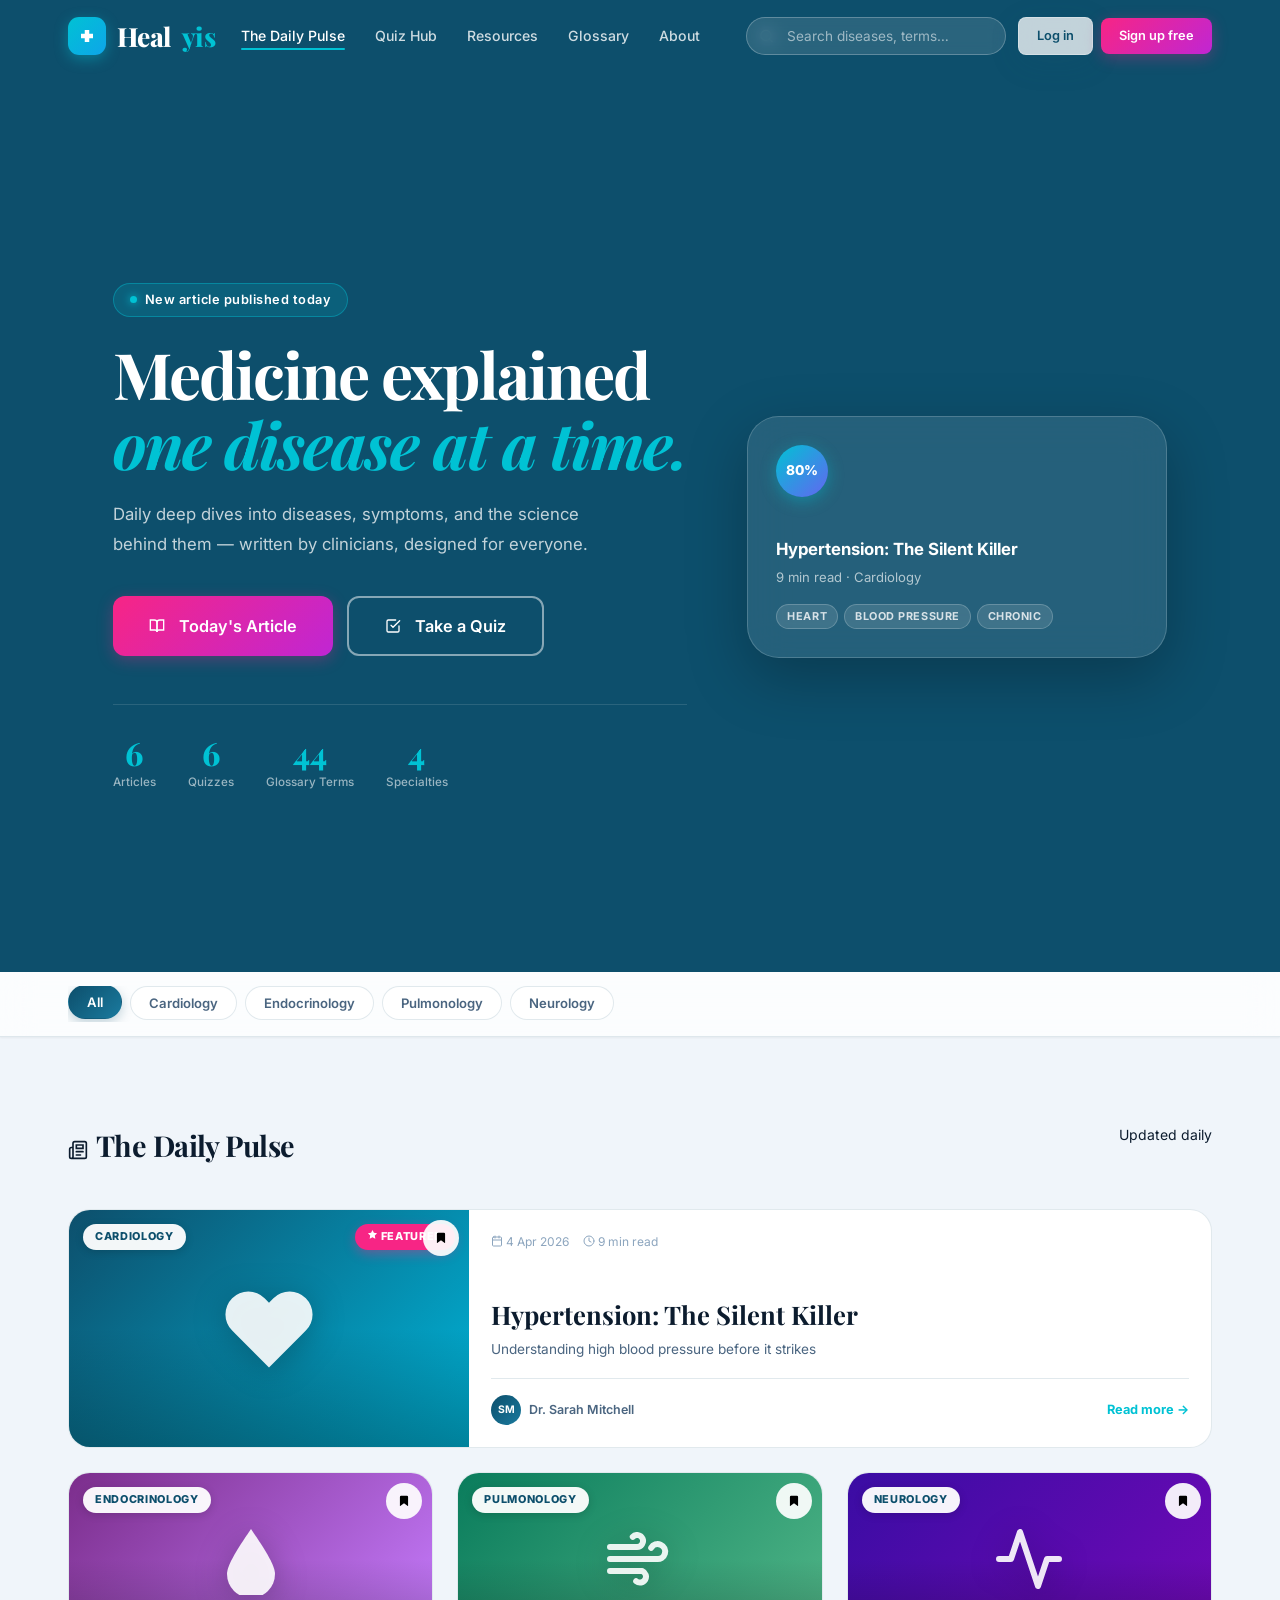
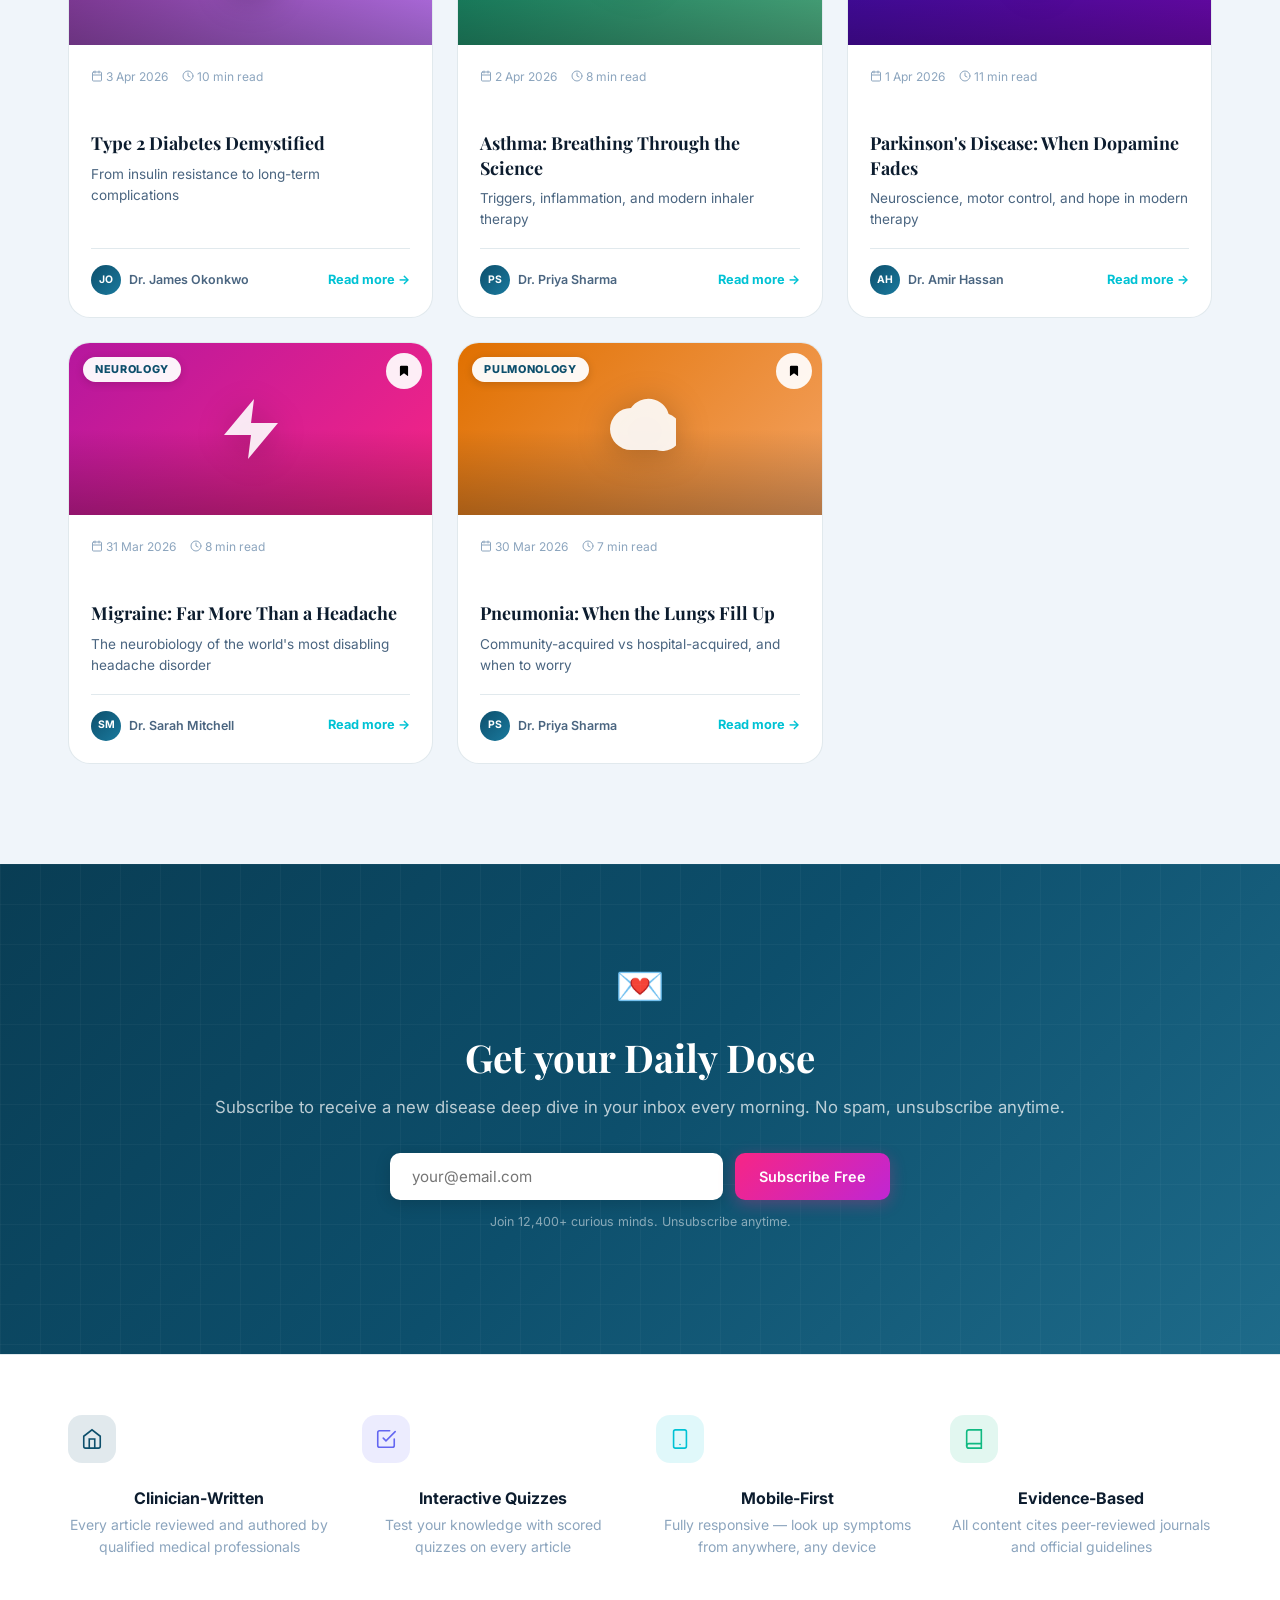
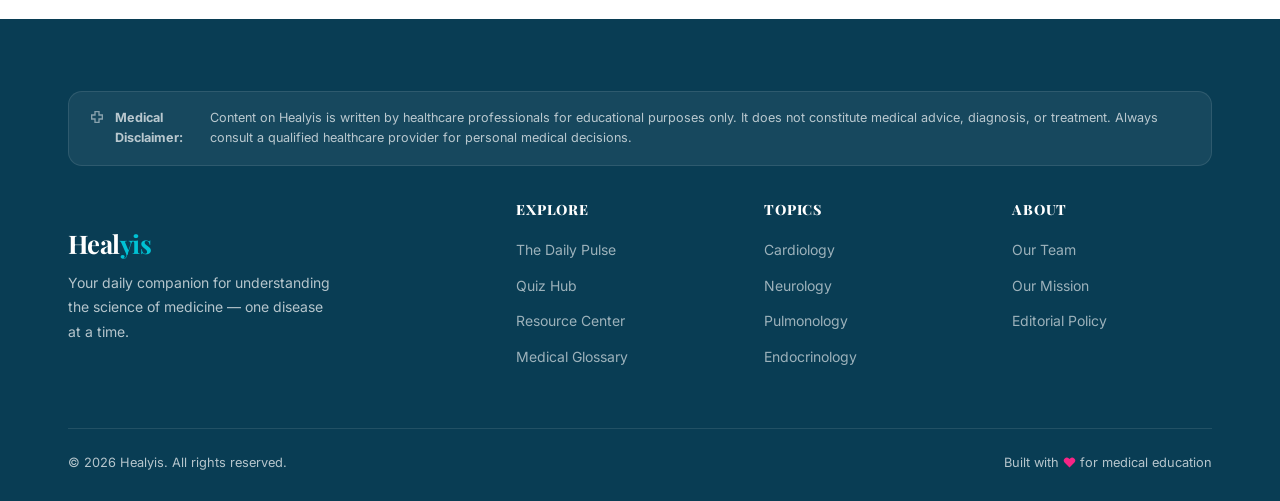
==== commit b633801c: "Full mobile responsiveness overhaul — all pages adapt cleanly to phones/tablets - Replaced all probl" ====
--- a/index.html
+++ b/index.html
@@ -139,7 +139,7 @@
   <!-- ── Features Strip ── -->
   <section style="background:var(--surface);padding:60px 0;border-top:1px solid var(--border)">
     <div class="container">
-      <div style="display:grid;grid-template-columns:repeat(auto-fit,minmax(200px,1fr));gap:32px;text-align:center">
+      <div class="features-strip-grid">
         <div class="fade-up">
           <div class="feature-icon-wrap" style="--c:#0d4f6c"><svg viewBox="0 0 24 24" fill="none" stroke="currentColor" stroke-width="1.75" stroke-linecap="round"><path d="M3 9l9-7 9 7v11a2 2 0 01-2 2H5a2 2 0 01-2-2z"/><polyline points="9 22 9 12 15 12 15 22"/></svg></div>
           <h3 style="font-size:1rem;margin-bottom:6px">Clinician-Written</h3>
--- a/css/style.css
+++ b/css/style.css
@@ -76,10 +76,10 @@
 .icon-btn:hover{background:var(--primary);color:#fff;transform:scale(1.08)}
 
 /* ── Navigation ── */
-.navbar{position:sticky;top:0;z-index:1000;height:var(--nav-h);display:flex;align-items:center;transition:all var(--t) var(--ease)}
+.navbar{position:sticky;top:0;z-index:1000;height:var(--nav-h);display:flex;align-items:stretch;transition:background .3s ease,box-shadow .3s ease,border-color .3s ease;background:var(--primary)}
 .navbar.solid{background:var(--primary)}
 .navbar.scrolled{background:rgba(255,255,255,.88);backdrop-filter:blur(20px) saturate(1.8);border-bottom:1px solid var(--border);box-shadow:0 4px 24px rgba(13,79,108,.08)}
-.nav-inner{display:flex;align-items:center;gap:8px;width:100%}
+.nav-inner{display:flex;align-items:center;gap:12px;width:100%;height:100%}
 .nav-logo{display:flex;align-items:center;gap:11px;font-family:'Playfair Display',serif;font-size:1.65rem;font-weight:800;color:#fff;text-decoration:none;flex-shrink:0;letter-spacing:-.02em;transition:opacity var(--t)}
 .nav-logo:hover{opacity:.85;color:#fff}
 .navbar.scrolled .nav-logo{color:var(--primary)}
@@ -89,16 +89,17 @@
 .logo-mark svg{width:18px;height:18px}
 .navbar.scrolled .logo-mark{box-shadow:0 4px 14px rgba(0,194,212,.25)}
 @keyframes logoPulse{0%,100%{box-shadow:0 4px 14px rgba(0,194,212,.4)}50%{box-shadow:0 4px 22px rgba(0,194,212,.65)}}
-.nav-links{display:flex;align-items:center;list-style:none;padding:0;margin:0 0 0 24px;gap:2px}
+.nav-links{display:flex;align-items:center;list-style:none;padding:0;margin:0;gap:2px}
 .nav-links a{position:relative;color:rgba(255,255,255,.8);font-size:.88rem;font-weight:500;padding:8px 14px;border-radius:8px;text-decoration:none;transition:all var(--t)}
 .nav-links a::after{content:'';position:absolute;bottom:2px;left:14px;right:14px;height:2px;border-radius:1px;background:var(--accent);transform:scaleX(0);transition:transform var(--t) var(--ease-spring)}
-.nav-links a:hover,.nav-links a.active{color:#fff;background:rgba(255,255,255,.12)}
+.nav-links a:hover,.nav-links a.active{color:#fff;background:none}
 .nav-links a.active::after{transform:scaleX(1)}
 .navbar.scrolled .nav-links a{color:var(--text-light)}
-.navbar.scrolled .nav-links a:hover,.navbar.scrolled .nav-links a.active{color:var(--primary);background:var(--surface2)}
+.navbar.scrolled .nav-links a:hover{color:var(--primary);background:none}
+.navbar.scrolled .nav-links a.active{color:var(--primary);background:none}
 .nav-spacer{flex:1}
-.nav-search-wrap{position:relative;max-width:260px;width:100%}
-.nav-search{width:100%;padding:9px 16px 9px 40px;border:1.5px solid rgba(255,255,255,.25);border-radius:24px;background:rgba(255,255,255,.12);color:#fff;font-size:.85rem;outline:none;transition:all var(--t);backdrop-filter:blur(8px)}
+.nav-search-wrap{position:relative;max-width:260px;width:100%;display:flex;align-items:center}
+.nav-search{width:100%;height:38px;padding:0 16px 0 40px;border:1.5px solid rgba(255,255,255,.25);border-radius:24px;background:rgba(255,255,255,.12);color:#fff;font-size:.85rem;outline:none;transition:all var(--t);backdrop-filter:blur(8px)}
 .nav-search::placeholder{color:rgba(255,255,255,.55)}
 .nav-search:focus{background:rgba(255,255,255,.22);border-color:rgba(255,255,255,.5);box-shadow:0 0 0 4px rgba(0,194,212,.2)}
 .navbar.scrolled .nav-search{border-color:var(--border);background:var(--surface2);color:var(--text)}
@@ -114,7 +115,7 @@
 .search-result-icon svg{width:100%;height:100%}
 .search-result-info h4{font-family:'Inter';font-size:.85rem;font-weight:600;margin:0 0 2px}
 .search-result-info p{font-size:.75rem;color:var(--text-muted);margin:0}
-.nav-auth{display:flex;align-items:center;gap:8px;margin-left:12px}
+.nav-auth{display:flex;align-items:center;gap:8px;flex-shrink:0}
 .nav-user-wrap{position:relative}
 .nav-user-pill{display:flex;align-items:center;gap:8px;padding:5px 10px 5px 5px;background:rgba(255,255,255,.14);border-radius:50px;cursor:pointer;transition:all var(--t);border:1px solid rgba(255,255,255,.2)}
 .nav-user-pill:hover{background:rgba(255,255,255,.24)}
@@ -170,6 +171,30 @@
 
 /* ── Hero ── */
 .home-hero{position:relative;background:var(--primary);overflow:hidden;min-height:100vh;display:flex;align-items:center}
+/* ── Hero inner layout ── */
+.home-hero-inner{position:relative;z-index:2;display:grid;grid-template-columns:1fr 420px;gap:60px;align-items:center;padding:110px 0 80px;width:100%}
+.home-hero-content{position:relative}
+/* hero text — force white on dark bg */
+.home-hero h1{color:#fff;margin-bottom:20px;letter-spacing:-.03em;animation:fadeUp .6s var(--ease-out) .1s both;font-size:clamp(2.6rem,5vw,4rem);line-height:1.1}
+.home-hero h1 em{font-style:italic;color:var(--accent)}
+.home-hero>div>div>.home-hero-content>p,.home-hero-content>p{color:rgba(255,255,255,.75);font-size:1.05rem;max-width:520px;margin-bottom:36px;line-height:1.78;animation:fadeUp .6s var(--ease-out) .2s both}
+.hero-badge{display:inline-flex;align-items:center;gap:8px;background:rgba(0,194,212,.15);border:1px solid rgba(0,194,212,.4);color:#fff;font-size:.8rem;font-weight:600;letter-spacing:.04em;padding:6px 16px;border-radius:50px;margin-bottom:22px;width:fit-content;animation:fadeUp .5s var(--ease-out) both}
+.badge-dot{width:7px;height:7px;border-radius:50%;background:var(--accent);animation:pulse 2s ease-in-out infinite;box-shadow:0 0 8px var(--accent);flex-shrink:0}
+.hero-actions{display:flex;gap:14px;flex-wrap:wrap;animation:fadeUp .6s var(--ease-out) .3s both}
+/* Stats row */
+.home-hero .hero-stats{display:flex;gap:32px;margin-top:48px;padding-top:32px;border-top:1px solid rgba(255,255,255,.12);flex-wrap:wrap;animation:fadeUp .6s var(--ease-out) .4s both}
+.stat-item{text-align:center}
+.home-hero .stat-num{font-size:2rem;font-weight:800;font-family:'Playfair Display',serif;color:var(--accent);line-height:1;display:block}
+.home-hero .stat-lbl{font-size:.73rem;color:rgba(255,255,255,.58);font-weight:500;margin-top:4px;display:block}
+/* Right side visual card */
+.home-hero-visual{position:relative;z-index:2;animation:fadeUp .7s var(--ease-out) .25s both}
+.hero-card-preview{background:rgba(255,255,255,.1);backdrop-filter:blur(20px);border:1px solid rgba(255,255,255,.18);border-radius:var(--radius-xl);padding:28px;color:#fff;box-shadow:0 20px 60px rgba(0,0,0,.25);animation:float 6s ease-in-out infinite}
+.progress-ring{display:inline-flex;align-items:center;justify-content:center;width:52px;height:52px;border-radius:50%;background:linear-gradient(135deg,var(--accent),var(--accent2));font-size:.85rem;font-weight:800;color:#fff;margin-bottom:16px;box-shadow:0 4px 16px rgba(0,194,212,.4)}
+.hero-card-preview h3{color:#fff;font-size:1.05rem;margin-bottom:6px;line-height:1.35}
+.hero-card-preview p{color:rgba(255,255,255,.65);font-size:.82rem;margin-bottom:16px}
+.mini-tags{display:flex;gap:6px;flex-wrap:wrap}
+.mini-tag{font-size:.68rem;font-weight:700;text-transform:uppercase;letter-spacing:.05em;padding:3px 10px;border-radius:50px;background:rgba(255,255,255,.12);border:1px solid rgba(255,255,255,.2);color:rgba(255,255,255,.8)}
+@media(max-width:1100px){.home-hero-inner{grid-template-columns:1fr;padding:80px 0 60px}.home-hero-visual{display:none}}
 .hero-gradient-bg{position:absolute;inset:0;background:linear-gradient(-45deg,#0a3d54,#0d4f6c,#0e6b8a,#00c2d4,#6366f1,#8b5cf6,#0d4f6c,#093d54);background-size:400% 400%;animation:gradientShift 15s ease infinite;opacity:.92}
 .hero-blob{position:absolute;border-radius:50%;filter:blur(60px);animation:blobMove 12s ease-in-out infinite;pointer-events:none}
 .hero-blob-1{width:600px;height:600px;background:rgba(0,194,212,.18);top:-200px;right:-100px}
@@ -399,8 +424,8 @@
 .download-btn:hover{background:var(--primary-dark);transform:translateY(-2px);box-shadow:0 4px 14px rgba(13,79,108,.3)}
 
 /* ── Auth Page ── */
-.auth-page{min-height:100vh;display:grid;grid-template-columns:1fr 1fr}
-.auth-visual{background:var(--primary);position:relative;overflow:hidden;display:flex;align-items:center;justify-content:center;flex-direction:column;padding:60px 48px;text-align:center}
+.auth-page{min-height:100vh;display:grid;grid-template-columns:1fr 1fr;align-items:start}
+.auth-visual{background:var(--primary);position:sticky;top:0;height:100vh;overflow:hidden;display:flex;align-items:center;justify-content:center;flex-direction:column;padding:60px 48px;text-align:center}
 .auth-visual-bg{position:absolute;inset:0;background:linear-gradient(-45deg,#0d4f6c,#093d54,#0e6b8a,#6366f1);background-size:400% 400%;animation:gradientShift 14s ease infinite}
 .auth-visual-grid{position:absolute;inset:0;background-image:linear-gradient(rgba(255,255,255,.03) 1px,transparent 1px),linear-gradient(90deg,rgba(255,255,255,.03) 1px,transparent 1px);background-size:40px 40px}
 .auth-visual-content{position:relative;z-index:1}
@@ -411,7 +436,7 @@
 .auth-feature-icon{font-size:1.5rem;flex-shrink:0}
 .auth-feature-text h4{color:#fff;font-size:.9rem;font-family:'Inter';font-weight:700;margin-bottom:2px}
 .auth-feature-text p{color:rgba(255,255,255,.65);font-size:.78rem;margin:0}
-.auth-form-panel{display:flex;align-items:center;justify-content:center;padding:60px 48px;background:var(--bg);overflow-y:auto}
+.auth-form-panel{display:flex;align-items:flex-start;justify-content:center;padding:80px 48px;background:var(--bg);min-height:100vh}
 .auth-form-wrap{width:100%;max-width:420px}
 .auth-form-header{margin-bottom:32px}
 .auth-form-header h1{font-size:2rem;margin-bottom:8px;letter-spacing:-.03em}
@@ -434,7 +459,7 @@
 .auth-switch button:hover{text-decoration:underline}
 
 /* ── Admin ── */
-.admin-layout{display:grid;grid-template-columns:260px 1fr;min-height:100vh}
+.admin-layout{display:grid;grid-template-columns:260px 1fr;height:100vh;overflow:hidden}
 .admin-sidebar{background:var(--primary-dark);padding:28px 0;position:sticky;top:0;height:100vh;overflow-y:auto;display:flex;flex-direction:column}
 .admin-sidebar-logo{padding:0 24px 28px;border-bottom:1px solid rgba(255,255,255,.1);margin-bottom:16px}
 .admin-sidebar-logo h2{font-family:'Playfair Display',serif;color:#fff;font-size:1.5rem;margin:0;letter-spacing:-.02em}
@@ -463,8 +488,7 @@
 .stat-card-value{font-size:2.2rem;font-weight:800;font-family:'Playfair Display',serif;line-height:1}
 .stat-card-sub{font-size:.78rem;color:var(--text-muted);margin-top:6px}
 .stat-card-icon{position:absolute;right:20px;top:50%;transform:translateY(-50%);font-size:2.5rem;opacity:.12}
-.admin-panel{display:none}
-.admin-panel.active{display:block;animation:fadeIn .3s var(--ease-out)}
+.admin-panel-legacy{display:none}
 .admin-card{background:var(--surface);border-radius:var(--radius-lg);padding:28px;border:1px solid var(--border);box-shadow:var(--shadow-sm);margin-bottom:24px}
 .admin-card-header{display:flex;align-items:center;justify-content:space-between;margin-bottom:24px;padding-bottom:18px;border-bottom:1px solid var(--border)}
 .admin-card-header h2{font-size:1.2rem;margin:0;font-family:'Playfair Display',serif}
@@ -530,6 +554,7 @@
 .footer-disclaimer svg{flex-shrink:0;margin-top:1px;opacity:.7}
 .feature-icon-wrap{width:48px;height:48px;border-radius:14px;background:color-mix(in srgb,var(--c,var(--primary)) 12%,transparent);display:flex;align-items:center;justify-content:center;color:var(--c,var(--primary))}
 .feature-icon-wrap svg{width:22px;height:22px}
+.step-num{width:48px;height:48px;border-radius:50%;background:linear-gradient(135deg,var(--primary),var(--accent));display:flex;align-items:center;justify-content:center;color:#fff;font-size:1.25rem;font-weight:700;line-height:1}
 .footer-bottom{padding-top:24px;border-top:1px solid rgba(255,255,255,.1);display:flex;align-items:center;justify-content:space-between;font-size:.8rem;flex-wrap:wrap;gap:14px}
 
 /* ── Features strip ── */
@@ -643,12 +668,12 @@
 
 /* ── Admin extras ── */
 .admin-sidebar-logo{display:flex;align-items:center;gap:10px;font-family:'Playfair Display',serif;font-size:1.4rem;font-weight:800;color:#fff;text-decoration:none;padding:28px 24px 24px;border-bottom:1px solid rgba(255,255,255,.1);margin-bottom:8px}
-.admin-main{background:var(--bg);overflow-y:auto;min-height:100vh;padding:0}
+.admin-main{background:var(--bg);overflow-y:auto;height:100vh;padding:0;display:flex;flex-direction:column}
 .admin-topbar-left{display:flex;align-items:center;gap:16px}
 .admin-topbar-right{display:flex;align-items:center;gap:10px}
 .admin-page-title{margin:0;font-size:1.3rem}
-.admin-panel{padding:28px 32px}
-.admin-panel.hidden{display:none}
+.admin-panel{display:block;padding:28px 32px;animation:fadeIn .25s var(--ease-out);flex:1;overflow-y:auto}
+.admin-panel.hidden{display:none!important}
 .admin-grid-2{display:grid;grid-template-columns:1fr 1fr;gap:24px}
 .admin-stats{display:grid;grid-template-columns:repeat(4,1fr);gap:20px;margin-bottom:28px}
 .admin-stat-card{background:var(--surface);border-radius:var(--radius-lg);padding:24px;border:1px solid var(--border);border-top:3px solid var(--stat-color,var(--primary));display:flex;align-items:center;gap:16px;box-shadow:var(--shadow-sm)}
@@ -693,8 +718,117 @@
 .modal-footer{padding:16px 28px;border-top:1px solid var(--border);display:flex;justify-content:flex-end;gap:10px;flex-shrink:0}
 .quiz-question-editor{background:var(--bg);border:1px solid var(--border);border-radius:var(--radius);padding:20px}
 
+/* ── Shared grid helpers (desktop defaults, overridden in media queries) ── */
+.features-strip-grid{display:grid;grid-template-columns:repeat(4,1fr);gap:32px;text-align:center}
+.team-grid{display:grid;grid-template-columns:repeat(auto-fit,minmax(280px,1fr));gap:24px}
+.stats-mini-grid{display:grid;grid-template-columns:1fr 1fr;gap:12px}
+.quiz-stats-bar{display:flex;gap:40px;justify-content:center;flex-wrap:wrap;align-items:center}
+.steps-grid{display:grid;grid-template-columns:repeat(4,1fr);gap:24px;text-align:center}
+.tips-grid{display:grid;grid-template-columns:repeat(auto-fit,minmax(260px,1fr));gap:24px}
+.cta-actions{display:flex;gap:12px;justify-content:center;flex-wrap:wrap}
+
 /* ── Responsive ── */
-@media(max-width:1100px){.hero-content{grid-template-columns:1fr}.hero-visual{display:none}.hero-content{padding:80px 0 60px}.post-layout{grid-template-columns:1fr}.admin-stats{grid-template-columns:1fr 1fr}.footer-grid{grid-template-columns:1fr 1fr}}
-@media(max-width:900px){.admin-layout{grid-template-columns:1fr}.admin-sidebar{display:none}.about-grid{grid-template-columns:1fr}.values-grid{grid-template-columns:1fr}}
-@media(max-width:768px){.nav-links,.nav-search-wrap{display:none}.nav-menu-btn{display:flex;align-items:center;justify-content:center}.posts-grid{grid-template-columns:1fr}.post-card.featured{flex-direction:column}.post-card.featured .card-hero{width:100%;height:180px}.hero-stats{flex-wrap:wrap;gap:20px}.auth-page{grid-template-columns:1fr}.auth-visual{display:none}.auth-logo-mobile{display:flex}.admin-stats{grid-template-columns:1fr 1fr}.admin-grid-2{grid-template-columns:1fr}.form-grid-2{grid-template-columns:1fr}.form-row{grid-template-columns:1fr}.footer-grid{grid-template-columns:1fr}.quiz-hub-grid{grid-template-columns:1fr}}
-@media(max-width:480px){.container{padding:0 18px}.admin-stats{grid-template-columns:1fr}.hero-ctas{flex-direction:column}.auth-form-panel{padding:40px 24px}.modal-header,.modal-body{padding:20px 22px}}
+
+/* ── Tablet landscape (≤1100px) ── */
+@media(max-width:1100px){
+  .home-hero-inner{grid-template-columns:1fr}
+  .home-hero-visual{display:none}
+  .home-hero-inner{padding:80px 0 60px}
+  .post-layout{grid-template-columns:1fr}
+  .post-sidebar{display:none}
+  .admin-stats{grid-template-columns:1fr 1fr}
+  .footer-grid{grid-template-columns:1fr 1fr;gap:32px}
+  .features-strip-grid{grid-template-columns:repeat(2,1fr);gap:24px}
+}
+
+/* ── Tablet portrait (≤900px) ── */
+@media(max-width:900px){
+  .admin-layout{grid-template-columns:1fr}
+  .admin-sidebar{display:none}
+  .about-grid{grid-template-columns:1fr;gap:32px}
+  .values-grid{grid-template-columns:1fr 1fr}
+  .steps-grid{grid-template-columns:repeat(2,1fr);gap:16px}
+  .tips-grid{grid-template-columns:repeat(2,1fr);gap:20px}
+  .team-grid{grid-template-columns:repeat(2,1fr)}
+}
+
+/* ── Mobile (≤768px) ── */
+@media(max-width:768px){
+  .nav-links,.nav-search-wrap{display:none}
+  .nav-menu-btn{display:flex;align-items:center;justify-content:center}
+  .posts-grid{grid-template-columns:1fr}
+  .quiz-hub-grid{grid-template-columns:1fr}
+  .resources-grid{grid-template-columns:1fr}
+  .post-card.featured{flex-direction:column}
+  .post-card.featured .card-hero{width:100%;height:180px}
+  .hero-stats{flex-wrap:wrap;gap:16px}
+  .hero-actions{flex-direction:column;align-items:stretch}
+  .hero-actions .btn{justify-content:center;text-align:center}
+  .auth-page{grid-template-columns:1fr}
+  .auth-visual{display:none}
+  .auth-logo-mobile{display:flex}
+  .admin-stats{grid-template-columns:1fr 1fr}
+  .admin-grid-2{grid-template-columns:1fr}
+  .form-grid-2{grid-template-columns:1fr}
+  .form-row{grid-template-columns:1fr}
+  .footer-grid{grid-template-columns:1fr 1fr;gap:24px}
+  .footer-bottom{flex-direction:column;text-align:center;gap:8px}
+  .about-grid{grid-template-columns:1fr;gap:28px}
+  .values-grid{grid-template-columns:1fr}
+  .team-grid{grid-template-columns:1fr}
+  .features-strip-grid{grid-template-columns:repeat(2,1fr);gap:20px}
+  .steps-grid{grid-template-columns:repeat(2,1fr);gap:16px}
+  .tips-grid{grid-template-columns:repeat(2,1fr);gap:16px}
+  .quiz-stats-bar{gap:20px}
+  .newsletter-section{padding:56px 0}
+  .home-hero-inner{padding:64px 0 48px}
+  .page-hero{padding:48px 0}
+  .cta-actions{gap:10px}
+  .modal-box{margin:0 12px;max-height:95vh}
+}
+
+/* ── Small phones (≤480px) ── */
+@media(max-width:480px){
+  .container{padding:0 16px}
+  .admin-stats{grid-template-columns:1fr}
+  .auth-form-panel{padding:36px 20px}
+  .modal-header,.modal-body{padding:16px 18px}
+  .footer-grid{grid-template-columns:1fr;gap:28px}
+  .features-strip-grid{grid-template-columns:1fr;gap:20px}
+  .tips-grid{grid-template-columns:1fr;gap:16px}
+  .team-grid{grid-template-columns:1fr}
+  .steps-grid{grid-template-columns:repeat(2,1fr);gap:12px}
+  .quiz-stats-bar{gap:16px}
+  .newsletter-section{padding:44px 0}
+  .newsletter-form{flex-direction:column;align-items:stretch;gap:10px}
+  .newsletter-input{min-width:0;width:100%}
+  .glossary-search-input{min-width:0;width:100%}
+  .home-hero-inner{padding:52px 0 36px}
+  .page-hero{padding:36px 0}
+  .page-hero h1{font-size:clamp(1.8rem,9vw,2.4rem)}
+  .home-hero h1{font-size:clamp(2rem,9vw,3rem)}
+  .hero-actions{gap:10px}
+  .btn-lg{padding:12px 22px;font-size:.95rem}
+  .cta-actions{flex-direction:column;align-items:center}
+  .about-grid{gap:24px}
+  .values-grid{gap:14px}
+  .stats-mini-grid{gap:8px}
+  .post-layout{gap:0}
+  .home-hero .hero-stats{gap:16px;flex-wrap:wrap}
+  .home-hero .stat-item{min-width:60px}
+  .admin-grid-2{gap:16px}
+  .admin-card{padding:20px}
+}
+
+/* ── Tiny phones (≤375px) ── */
+@media(max-width:375px){
+  .container{padding:0 14px}
+  .steps-grid{grid-template-columns:1fr}
+  .features-strip-grid{gap:18px}
+  .hero-actions .btn{padding:11px 18px;font-size:.88rem}
+  .modal-header,.modal-body{padding:14px 16px}
+  .admin-quick-action{padding:12px}
+  .page-hero h1,.home-hero h1{font-size:clamp(1.6rem,9vw,2.2rem)}
+  .footer-grid{gap:22px}
+  .quiz-stats-bar{gap:12px}
+}
